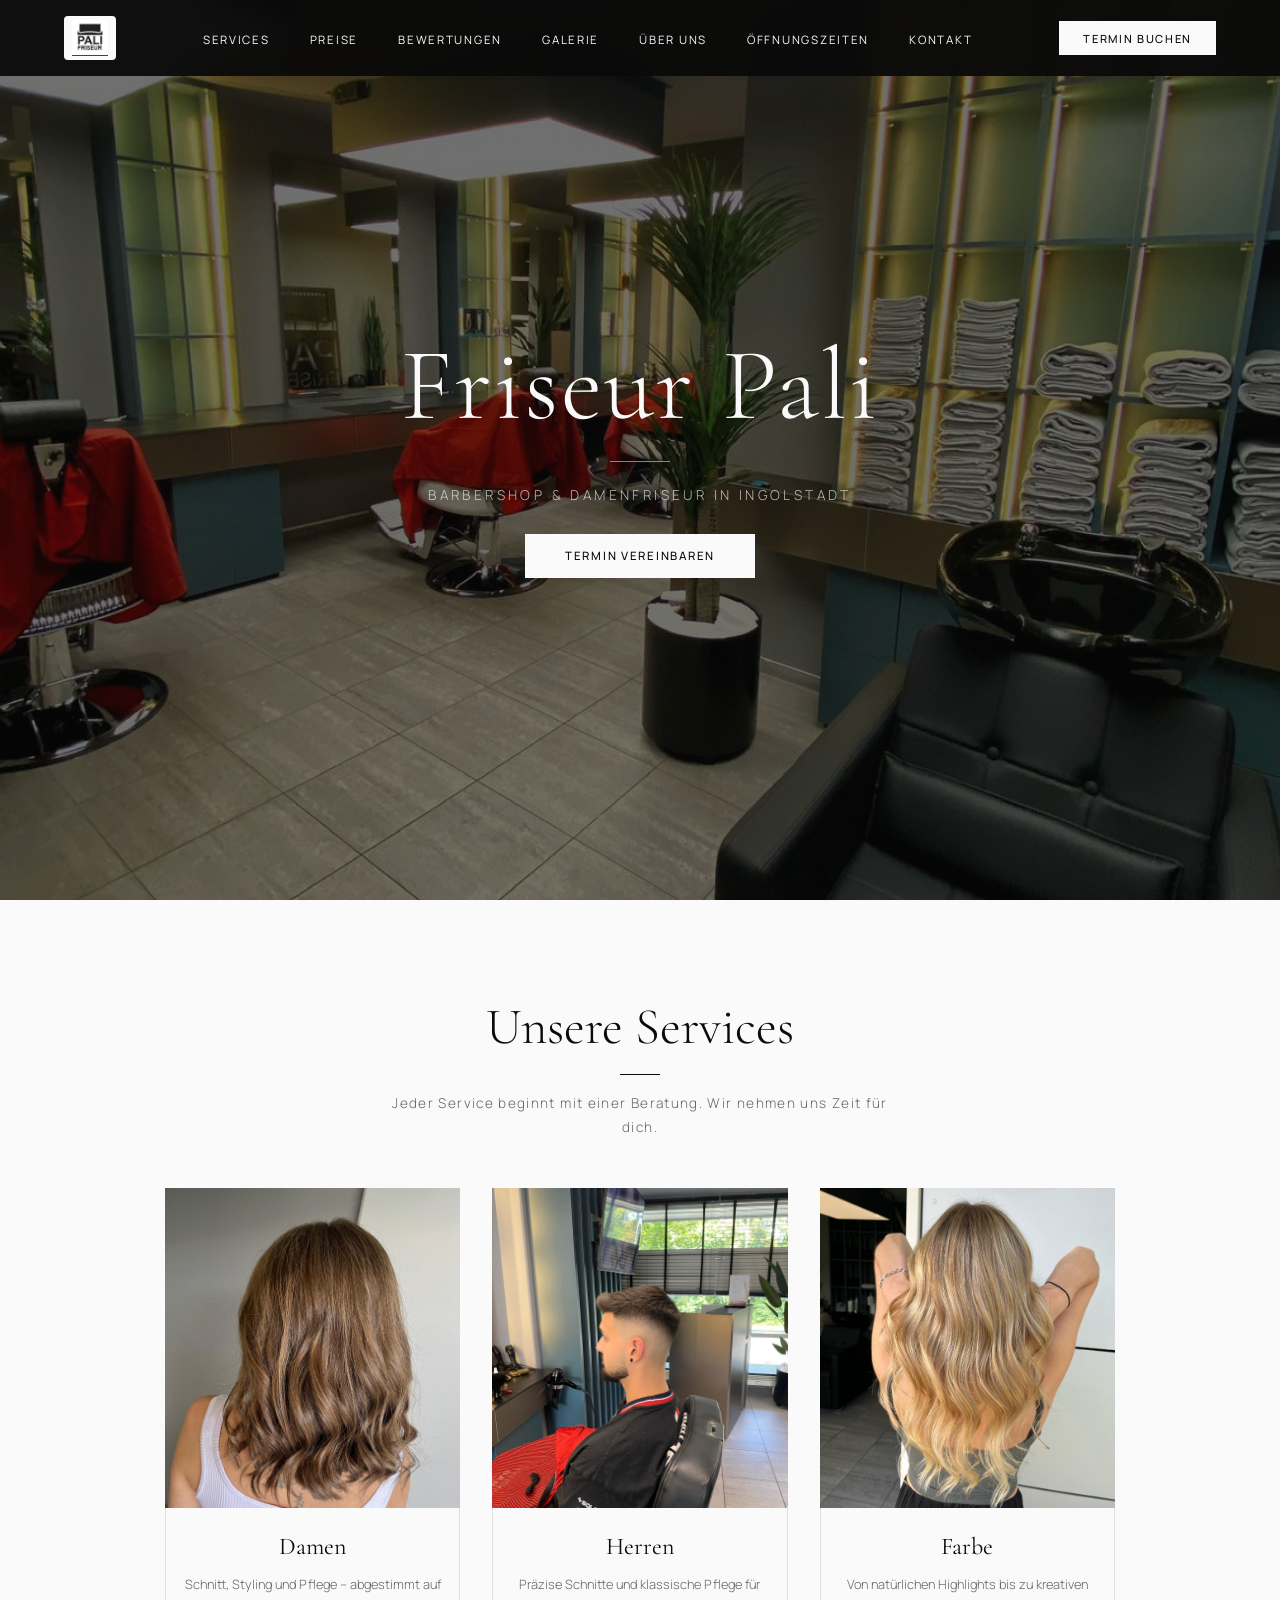
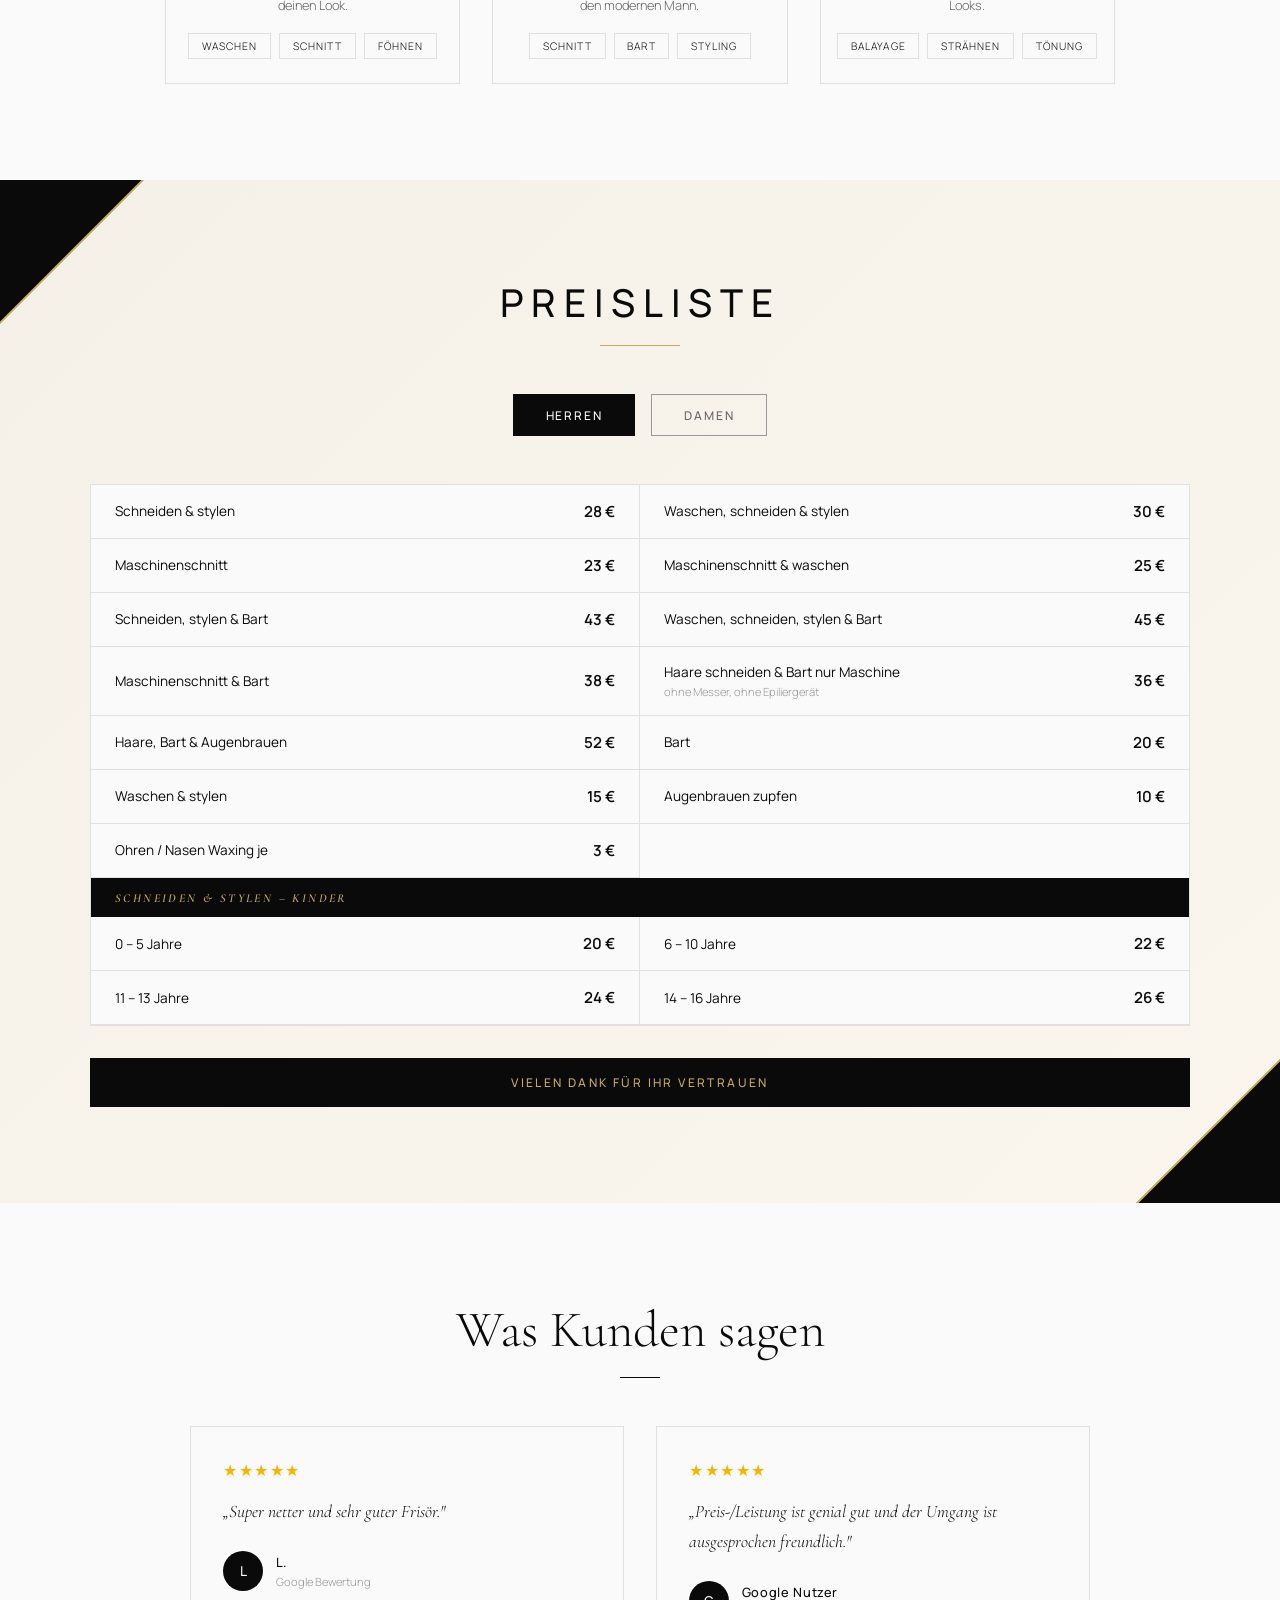
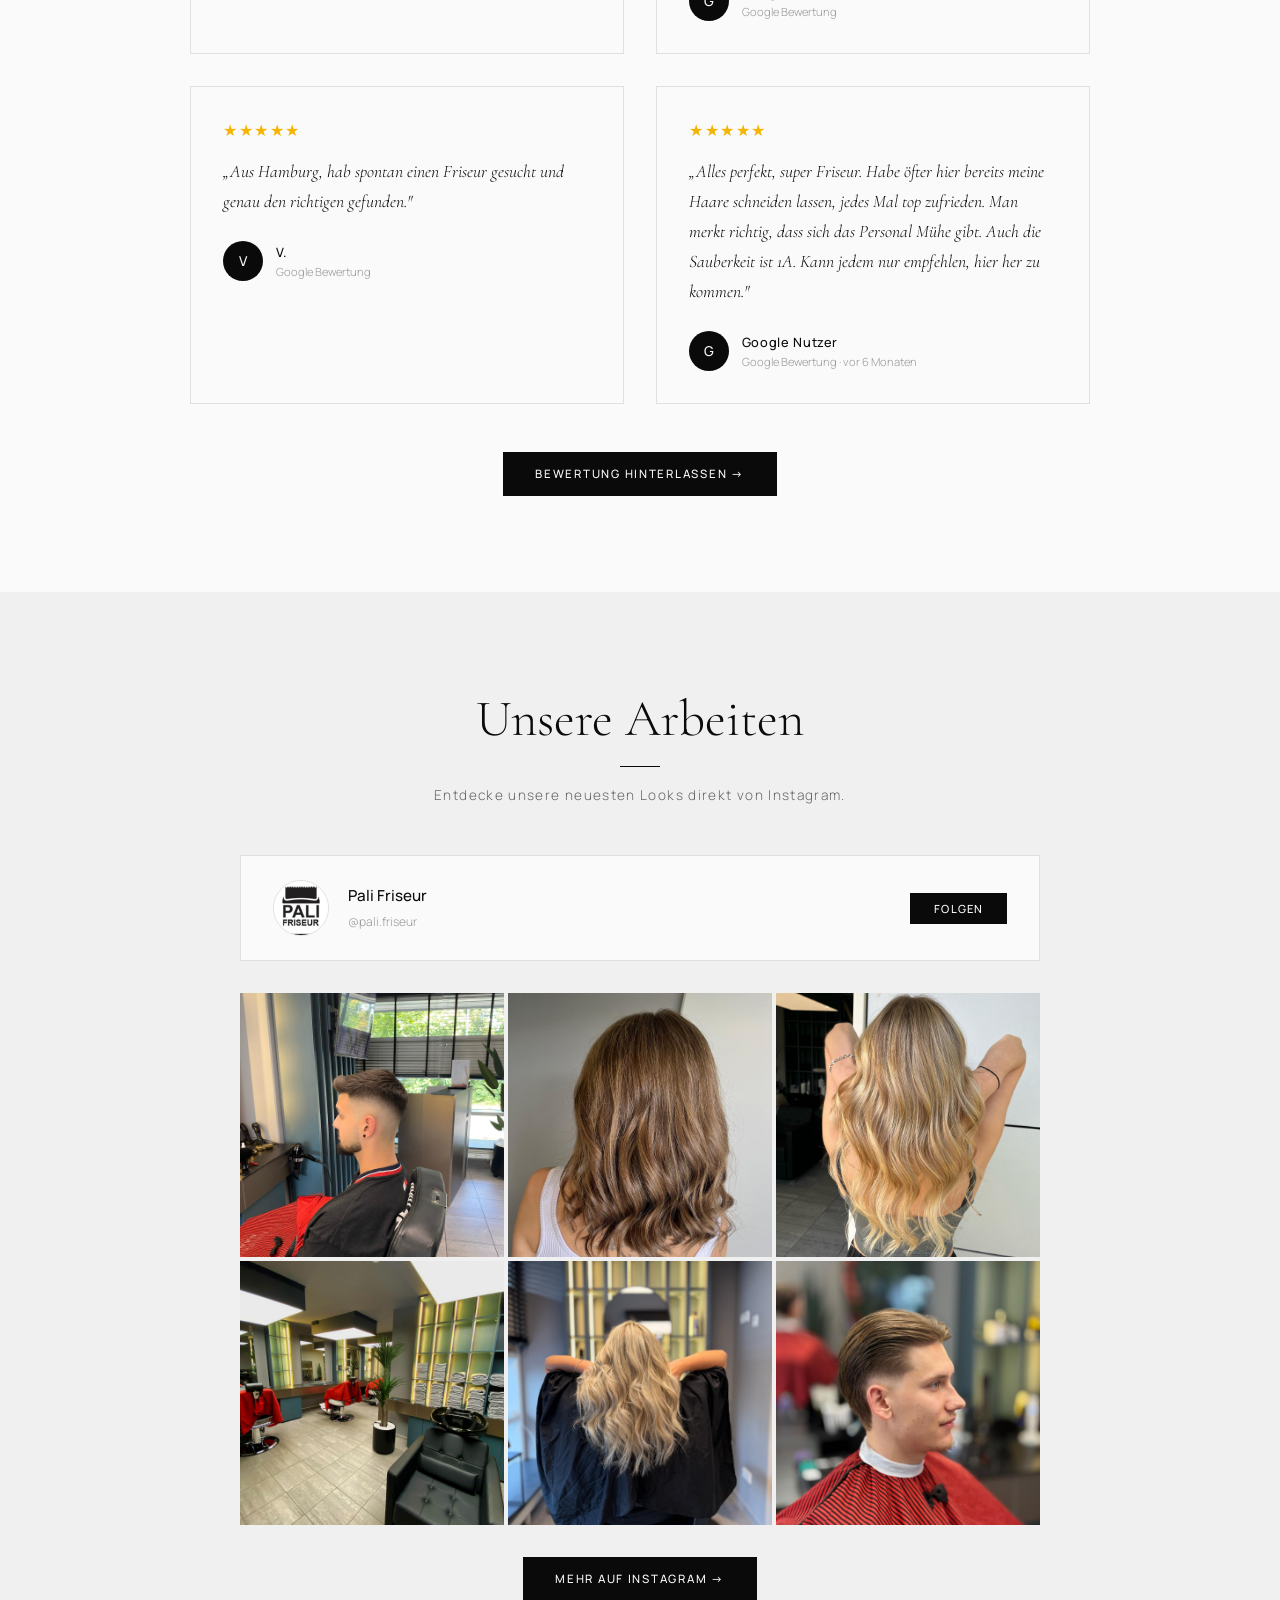
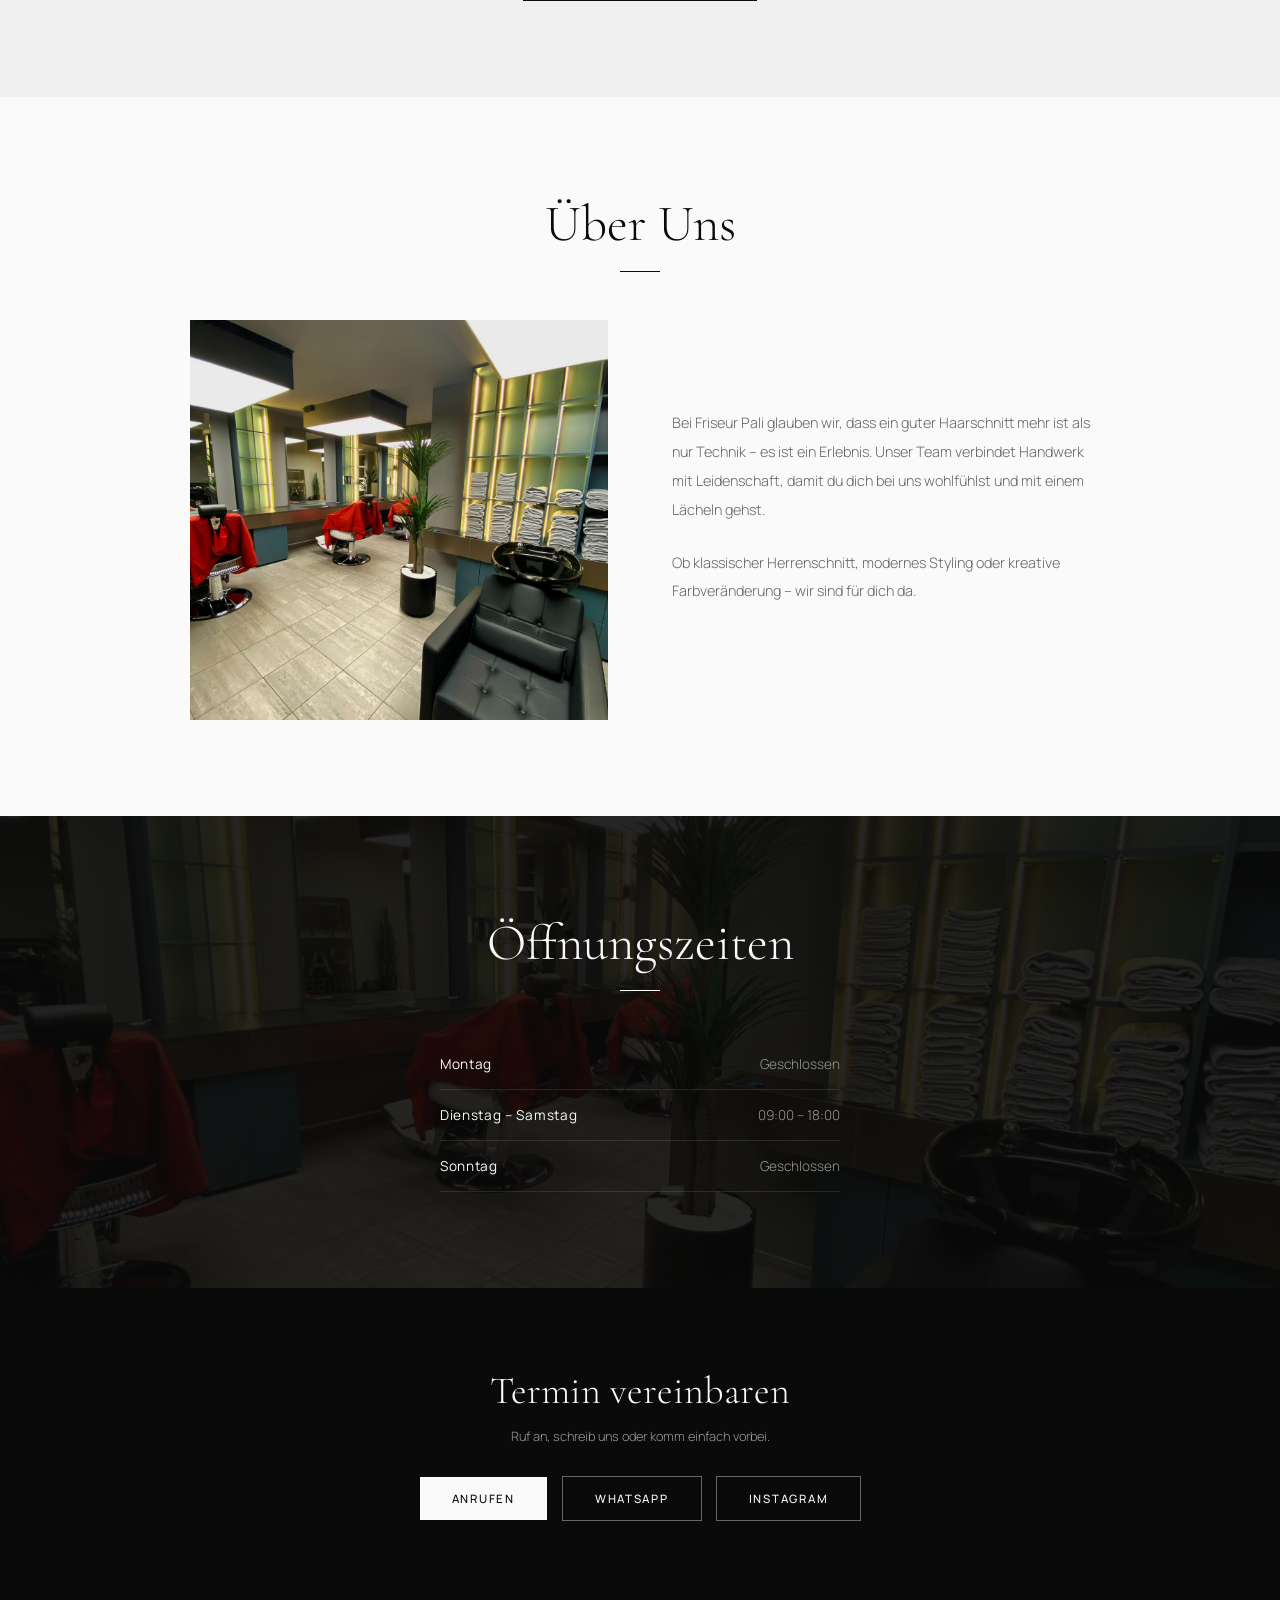
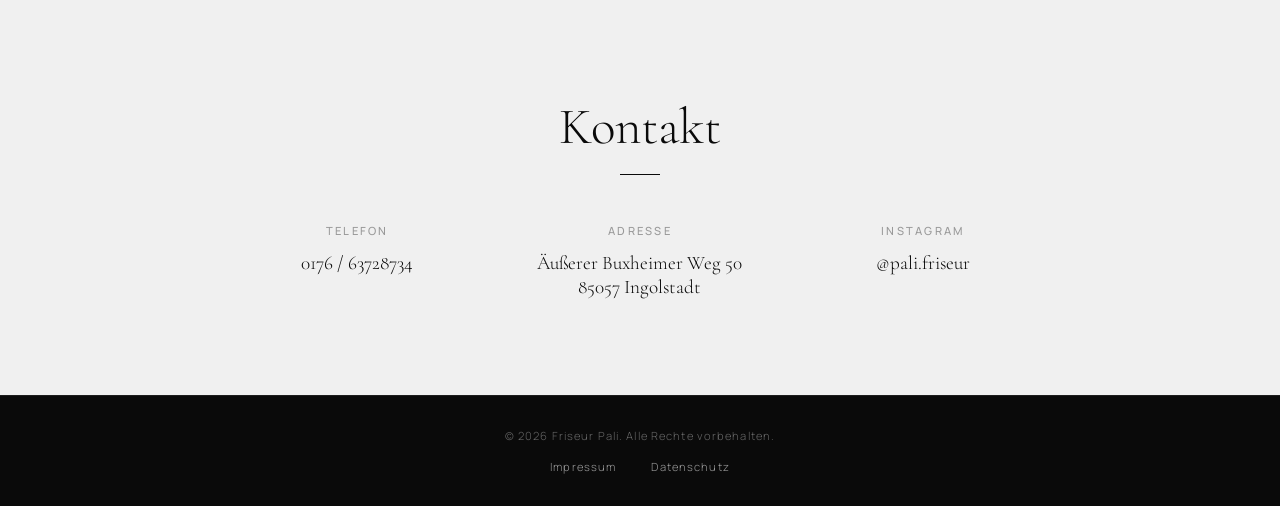
==== index.html @ f6e181b3 "feinschliff Signed-off-by: mohamed-1903 <raoufmohamed0605@gmail.com>" ====
<!DOCTYPE html>
<html lang="de">
<head>
  <meta charset="UTF-8">
  <meta name="viewport" content="width=device-width, initial-scale=1.0">
  <title>Friseur Pali – Barbershop & Damenfriseur in Ingolstadt</title>
  <meta name="description" content="Friseur Pali – Ihr Barbershop & Damenfriseur in Ingolstadt. Haarschnitte, Styling, Farbe & Bartpflege. Termin vereinbaren: 0176/63728734">
  <link rel="preconnect" href="https://fonts.googleapis.com">
  <link href="https://fonts.googleapis.com/css2?family=Cormorant+Garamond:ital,wght@0,300;0,400;0,600;1,300;1,400&family=Manrope:wght@300;400;500;600&display=swap" rel="stylesheet">
  <style>
    *, *::before, *::after { margin: 0; padding: 0; box-sizing: border-box; }

    :root {
      --black: #0a0a0a;
      --white: #fafafa;
      --gray-100: #f0f0f0;
      --gray-200: #e0e0e0;
      --gray-400: #999;
      --gray-600: #666;
      --gold: #c9a961;
      --gold-light: #e4c98b;
      --font-display: 'Cormorant Garamond', serif;
      --font-body: 'Manrope', sans-serif;
    }

    html { scroll-behavior: smooth; }

    body {
      font-family: var(--font-body);
      background: var(--white);
      color: var(--black);
      font-weight: 300;
      overflow-x: hidden;
    }

    /*  NAV  */
    nav {
      position: fixed;
      top: 0; left: 0; right: 0;
      z-index: 100;
      display: flex;
      justify-content: space-between;
      align-items: center;
      padding: 1rem 4rem;
      background: rgba(10,10,10,0.95);
      backdrop-filter: blur(10px);
    }

    .nav-logo {
      display: flex;
      align-items: center;
      text-decoration: none;
    }

    .nav-logo-img {
      height: 44px;
      width: auto;
      background: var(--white);
      padding: 4px 8px;
      border-radius: 4px;
    }

    .nav-links {
      display: flex;
      gap: 2.5rem;
      list-style: none;
    }

    .nav-links a {
      color: var(--white);
      text-decoration: none;
      font-size: 0.72rem;
      letter-spacing: 0.15em;
      text-transform: uppercase;
      font-weight: 400;
      position: relative;
      transition: opacity 0.3s;
    }

    .nav-links a::after {
      content: '';
      position: absolute;
      bottom: -4px; left: 0;
      width: 0; height: 1px;
      background: var(--white);
      transition: width 0.3s;
    }

    .nav-links a:hover::after { width: 100%; }
    .nav-links a:hover { opacity: 0.8; }

    .nav-cta {
      color: var(--black) !important;
      background: var(--white);
      padding: 0.6rem 1.5rem;
      font-size: 0.7rem !important;
      letter-spacing: 0.15em;
      text-transform: uppercase;
      text-decoration: none;
      font-family: var(--font-body);
      font-weight: 500;
      transition: background 0.3s, color 0.3s, outline 0.3s;
    }

    .nav-cta:hover {
      background: transparent;
      color: var(--white) !important;
      outline: 1px solid var(--white);
    }

    .hamburger {
      display: none;
      flex-direction: column;
      gap: 5px;
      cursor: pointer;
      z-index: 200;
      background: none;
      border: none;
    }
    .hamburger span {
      width: 24px; height: 1.5px;
      background: var(--white);
      transition: 0.3s;
    }

    /*  HERO  */
    .hero {
      height: 100vh;
      display: flex;
      flex-direction: column;
      justify-content: center;
      align-items: center;
      text-align: center;
      color: var(--white);
      position: relative;
      overflow: hidden;
      background: var(--black);
    }

    .hero-bg {
      position: absolute;
      inset: 0;
      background-image: url('salon.jpeg');
      background-size: cover;
      background-position: center;
      background-repeat: no-repeat;
      opacity: 0.45;
      transform: scale(1.05);
      animation: heroZoom 20s ease-in-out infinite alternate;
    }

    @keyframes heroZoom {
      0% { transform: scale(1.05); }
      100% { transform: scale(1.12); }
    }

    .hero-content { position: relative; z-index: 1; }

    .hero h1 {
      font-family: var(--font-display);
      font-size: clamp(3.5rem, 8vw, 8rem);
      font-weight: 300;
      letter-spacing: 0.02em;
      line-height: 1;
      margin-bottom: 1.5rem;
      animation: fadeUp 1s ease-out;
    }

    .hero-line {
      width: 60px; height: 1px;
      background: rgba(255,255,255,0.5);
      margin: 0 auto 1.5rem;
      animation: fadeUp 1s ease-out 0.2s both;
    }

    .hero p {
      font-size: 0.85rem;
      letter-spacing: 0.25em;
      text-transform: uppercase;
      color: rgba(255,255,255,0.7);
      font-weight: 300;
      animation: fadeUp 1s ease-out 0.4s both;
    }

    .hero-cta {
      margin-top: 2.5rem;
      animation: fadeUp 1s ease-out 0.6s both;
    }

    .hero-cta a {
      padding: 0.9rem 2.5rem;
      background: var(--white);
      color: var(--black);
      font-size: 0.72rem;
      letter-spacing: 0.15em;
      text-transform: uppercase;
      text-decoration: none;
      font-family: var(--font-body);
      font-weight: 500;
      transition: all 0.3s;
    }

    .hero-cta a:hover {
      background: transparent;
      color: var(--white);
      outline: 1px solid var(--white);
    }

    @keyframes fadeUp {
      from { opacity: 0; transform: translateY(30px); }
      to { opacity: 1; transform: translateY(0); }
    }

    /*  SECTIONS  */
    section { padding: 6rem 4rem; }

    .section-title {
      font-family: var(--font-display);
      font-size: clamp(2rem, 4vw, 3.5rem);
      font-weight: 300;
      text-align: center;
      margin-bottom: 1rem;
    }

    .section-line {
      width: 40px; height: 1px;
      background: var(--black);
      margin: 0 auto 3rem;
    }

    /*  SERVICES  */
    #services { background: var(--white); }

    .services-subtitle {
      text-align: center;
      color: var(--gray-600);
      font-size: 0.85rem;
      letter-spacing: 0.1em;
      max-width: 500px;
      margin: -2rem auto 3rem;
      line-height: 1.8;
    }

    .services-grid {
      display: grid;
      grid-template-columns: repeat(auto-fit, minmax(280px, 1fr));
      gap: 2rem;
      max-width: 950px;
      margin: 0 auto;
    }

    .service-card {
      text-align: center;
      transition: transform 0.4s;
      overflow: hidden;
    }

    .service-card:hover { transform: translateY(-6px); }

    .service-img {
      width: 100%;
      height: 320px;
      object-fit: cover;
      display: block;
      transition: filter 0.4s;
    }

    .service-card-body {
      padding: 1.5rem 1rem;
      border: 1px solid var(--gray-200);
      border-top: none;
    }

    .service-card h3 {
      font-family: var(--font-display);
      font-size: 1.5rem;
      font-weight: 400;
      margin-bottom: 0.8rem;
    }

    .service-card p {
      font-size: 0.8rem;
      color: var(--gray-600);
      line-height: 1.7;
      margin-bottom: 1rem;
    }

    .service-tags {
      display: flex;
      gap: 0.5rem;
      justify-content: center;
      flex-wrap: wrap;
    }

    .service-tags span {
      font-size: 0.65rem;
      letter-spacing: 0.1em;
      text-transform: uppercase;
      padding: 0.3rem 0.8rem;
      border: 1px solid var(--gray-200);
    }

    /*  PRICES  */
    #prices {
      background: linear-gradient(135deg, #f5f1e8 0%, #faf6ed 100%);
      position: relative;
      overflow: hidden;
    }

    #prices::before, #prices::after {
      content: '';
      position: absolute;
      width: 200px; height: 200px;
      background: var(--black);
      z-index: 0;
    }

    #prices::before {
      top: -100px; left: -100px;
      transform: rotate(45deg);
      box-shadow: 0 0 0 2px var(--gold);
    }

    #prices::after {
      bottom: -100px; right: -100px;
      transform: rotate(45deg);
      box-shadow: 0 0 0 2px var(--gold);
    }

    .prices-wrapper {
      max-width: 1100px;
      margin: 0 auto;
      position: relative;
      z-index: 1;
    }

    #prices .section-title {
      letter-spacing: 0.2em;
      font-family: var(--font-body);
      font-weight: 500;
      font-size: clamp(1.6rem, 3vw, 2.5rem);
      text-transform: uppercase;
    }

    #prices .section-line {
      background: var(--gold);
      width: 80px;
      height: 1.5px;
    }

    .price-tabs {
      display: flex;
      justify-content: center;
      gap: 1rem;
      margin-bottom: 3rem;
      flex-wrap: wrap;
    }

    .price-tab {
      padding: 0.7rem 2rem;
      background: transparent;
      border: 1px solid var(--gray-400);
      color: var(--gray-600);
      font-size: 0.75rem;
      letter-spacing: 0.15em;
      text-transform: uppercase;
      font-family: var(--font-body);
      font-weight: 500;
      cursor: pointer;
      transition: all 0.3s;
    }

    .price-tab.active {
      background: var(--black);
      border-color: var(--black);
      color: var(--white);
    }

    .price-tab:hover:not(.active) { border-color: var(--black); color: var(--black); }

    .price-list { display: none; }
    .price-list.active { display: block; }

    .price-grid {
      display: grid;
      grid-template-columns: 1fr 1fr;
      gap: 0;
      background: var(--white);
      border: 1px solid var(--gray-200);
    }

    .price-row {
      display: flex;
      justify-content: space-between;
      align-items: center;
      padding: 1rem 1.5rem;
      border-bottom: 1px solid var(--gray-200);
      gap: 1rem;
    }

    .price-row:nth-child(odd) { border-right: 1px solid var(--gray-200); }

    .price-row .label {
      flex: 1;
      font-size: 0.85rem;
      color: var(--black);
      font-weight: 400;
    }

    .price-row .label small {
      display: block;
      font-size: 0.7rem;
      color: var(--gray-400);
      font-weight: 300;
      margin-top: 0.2rem;
    }

    .price-row .price {
      font-size: 0.95rem;
      font-weight: 600;
      color: var(--black);
      white-space: nowrap;
    }

    .price-section-header {
      grid-column: 1 / -1;
      background: var(--black);
      color: var(--gold);
      padding: 0.8rem 1.5rem;
      font-size: 0.75rem;
      letter-spacing: 0.2em;
      text-transform: uppercase;
      font-weight: 600;
      font-family: var(--font-display);
      font-style: italic;
    }

    .price-note {
      text-align: center;
      margin-top: 1.5rem;
      font-size: 0.75rem;
      color: var(--gray-600);
      font-style: italic;
      max-width: 700px;
      margin-left: auto;
      margin-right: auto;
      line-height: 1.7;
    }

    .price-thanks {
      text-align: center;
      margin-top: 2rem;
      padding: 1rem;
      background: var(--black);
      color: var(--gold);
      font-size: 0.75rem;
      letter-spacing: 0.2em;
      text-transform: uppercase;
      font-weight: 500;
    }

    /*  REVIEWS  */
    #reviews { background: var(--white); }

    .reviews-grid {
      display: grid;
      grid-template-columns: repeat(2, 1fr);
      gap: 2rem;
      max-width: 900px;
      margin: 0 auto;
    }

    .review-card {
      padding: 2rem;
      border: 1px solid var(--gray-200);
      position: relative;
      transition: transform 0.3s, box-shadow 0.3s;
    }

    .review-card:hover {
      transform: translateY(-4px);
      box-shadow: 0 10px 30px rgba(0,0,0,0.08);
    }

    .review-stars {
      color: #f4b400;
      font-size: 1rem;
      letter-spacing: 0.1em;
      margin-bottom: 1rem;
    }

    .review-text {
      font-family: var(--font-display);
      font-size: 1.1rem;
      font-style: italic;
      line-height: 1.7;
      color: var(--black);
      margin-bottom: 1.5rem;
    }

    .review-author {
      display: flex;
      align-items: center;
      gap: 0.8rem;
    }

    .review-avatar {
      width: 40px; height: 40px;
      border-radius: 50%;
      background: var(--black);
      display: flex;
      align-items: center;
      justify-content: center;
      color: var(--white);
      font-size: 0.85rem;
      font-weight: 500;
      flex-shrink: 0;
    }

    .review-name {
      font-size: 0.8rem;
      font-weight: 500;
      letter-spacing: 0.05em;
    }

    .review-source {
      font-size: 0.7rem;
      color: var(--gray-400);
      margin-top: 0.2rem;
    }

    .reviews-cta {
      text-align: center;
      margin-top: 3rem;
    }

    .reviews-cta a {
      display: inline-flex;
      align-items: center;
      gap: 0.5rem;
      padding: 0.9rem 2rem;
      background: var(--black);
      color: var(--white);
      font-size: 0.72rem;
      letter-spacing: 0.15em;
      text-transform: uppercase;
      text-decoration: none;
      font-family: var(--font-body);
      font-weight: 500;
      transition: opacity 0.3s;
    }

    .reviews-cta a:hover { opacity: 0.8; }

    /*  GALLERY  */
    #gallery { background: var(--gray-100); }

    .gallery-subtitle {
      text-align: center;
      color: var(--gray-600);
      font-size: 0.85rem;
      letter-spacing: 0.1em;
      max-width: 500px;
      margin: -2rem auto 3rem;
      line-height: 1.8;
    }

    .insta-embed {
      max-width: 800px;
      margin: 0 auto;
      text-align: center;
    }

    .insta-profile {
      display: flex;
      align-items: center;
      gap: 1.2rem;
      padding: 1.5rem 2rem;
      background: var(--white);
      border: 1px solid var(--gray-200);
      margin-bottom: 2rem;
      text-decoration: none;
      color: var(--black);
      transition: border-color 0.3s;
    }

    .insta-profile:hover { border-color: var(--black); }

    .insta-avatar {
      width: 56px; height: 56px;
      border-radius: 50%;
      background: var(--white);
      border: 1px solid var(--gray-200);
      display: flex;
      align-items: center;
      justify-content: center;
      flex-shrink: 0;
      overflow: hidden;
    }

    .insta-avatar img {
      width: 100%; height: 100%;
      object-fit: cover;
    }

    .insta-info { text-align: left; }

    .insta-info strong {
      font-size: 0.95rem;
      font-weight: 500;
      display: block;
      margin-bottom: 0.2rem;
    }

    .insta-info span {
      font-size: 0.75rem;
      color: var(--gray-400);
    }

    .insta-follow {
      margin-left: auto;
      padding: 0.5rem 1.5rem;
      background: var(--black);
      color: var(--white);
      font-size: 0.7rem;
      letter-spacing: 0.1em;
      text-transform: uppercase;
      font-family: var(--font-body);
      font-weight: 500;
    }

    .insta-grid {
      display: grid;
      grid-template-columns: repeat(3, 1fr);
      gap: 4px;
    }

    .insta-grid-item {
      aspect-ratio: 1;
      display: block;
      overflow: hidden;
      transition: opacity 0.3s;
    }

    .insta-grid-item img {
      width: 100%; height: 100%;
      object-fit: cover;
      transition: transform 0.4s;
    }

    .insta-grid-item:hover img { transform: scale(1.05); }

    .insta-cta { margin-top: 2rem; }

    .insta-cta a {
      display: inline-flex;
      align-items: center;
      gap: 0.5rem;
      padding: 0.9rem 2rem;
      background: var(--black);
      color: var(--white);
      font-size: 0.72rem;
      letter-spacing: 0.15em;
      text-transform: uppercase;
      text-decoration: none;
      font-family: var(--font-body);
      font-weight: 500;
      transition: opacity 0.3s;
    }

    .insta-cta a:hover { opacity: 0.8; }

    /*  ABOUT  */
    #about { background: var(--white); }

    .about-wrapper {
      display: grid;
      grid-template-columns: 1fr 1fr;
      gap: 4rem;
      max-width: 900px;
      margin: 0 auto;
      align-items: center;
    }

    .about-img {
      width: 100%;
      height: 400px;
      object-fit: cover;
    }

    .about-text p {
      font-size: 0.9rem;
      line-height: 2;
      color: var(--gray-600);
      margin-bottom: 1.5rem;
    }

    /*  HOURS  */
    #hours {
      background: var(--black);
      color: var(--white);
      position: relative;
      overflow: hidden;
    }

    .hours-bg {
      position: absolute;
      inset: 0;
      background-image: url('salon.jpeg');
      background-size: cover;
      background-position: center;
      opacity: 0.12;
    }

    #hours .section-title,
    #hours .section-line,
    #hours .hours-grid { position: relative; z-index: 1; }

    #hours .section-line { background: var(--white); }

    .hours-grid {
      max-width: 400px;
      margin: 0 auto;
    }

    .hours-row {
      display: flex;
      justify-content: space-between;
      padding: 1rem 0;
      border-bottom: 1px solid rgba(255,255,255,0.1);
      font-size: 0.85rem;
    }

    .hours-row .day { font-weight: 400; letter-spacing: 0.05em; }
    .hours-row .time { color: var(--gray-400); }

    /*  CONTACT  */
    #contact { background: var(--gray-100); }

    .contact-grid {
      display: grid;
      grid-template-columns: repeat(auto-fit, minmax(200px, 1fr));
      gap: 3rem;
      max-width: 800px;
      margin: 0 auto;
      text-align: center;
    }

    .contact-item h4 {
      font-size: 0.7rem;
      letter-spacing: 0.2em;
      text-transform: uppercase;
      color: var(--gray-400);
      margin-bottom: 0.8rem;
      font-weight: 500;
    }

    .contact-item p, .contact-item a {
      font-family: var(--font-display);
      font-size: 1.2rem;
      color: var(--black);
      text-decoration: none;
      transition: opacity 0.3s;
    }

    .contact-item a:hover { opacity: 0.6; }

    /*  BOOKING  */
    .booking-section {
      background: var(--black);
      color: var(--white);
      text-align: center;
      padding: 5rem 4rem;
    }

    .booking-section h2 {
      font-family: var(--font-display);
      font-size: clamp(1.8rem, 3vw, 2.8rem);
      font-weight: 300;
      margin-bottom: 0.8rem;
    }

    .booking-section .booking-sub {
      color: var(--gray-400);
      font-size: 0.8rem;
      margin-bottom: 2rem;
    }

    .booking-buttons {
      display: flex;
      gap: 1rem;
      justify-content: center;
      flex-wrap: wrap;
    }

    .btn {
      display: inline-flex;
      align-items: center;
      gap: 0.5rem;
      padding: 0.9rem 2rem;
      font-size: 0.72rem;
      letter-spacing: 0.15em;
      text-transform: uppercase;
      text-decoration: none;
      font-family: var(--font-body);
      font-weight: 500;
      transition: all 0.3s;
      cursor: pointer;
      border: none;
    }

    .btn-white { background: var(--white); color: var(--black); }
    .btn-white:hover {
      background: transparent;
      color: var(--white);
      outline: 1px solid var(--white);
    }

    .btn-outline {
      background: transparent;
      color: var(--white);
      outline: 1px solid var(--gray-600);
    }
    .btn-outline:hover { outline-color: var(--white); }

    /*  FOOTER  */
    footer {
      background: var(--black);
      color: var(--gray-600);
      text-align: center;
      padding: 2rem 4rem;
      font-size: 0.7rem;
      letter-spacing: 0.1em;
      border-top: 1px solid rgba(255,255,255,0.08);
    }

    /*  SCROLL REVEAL  */
    .reveal {
      opacity: 0;
      transform: translateY(40px);
      transition: opacity 0.8s, transform 0.8s;
    }
    .reveal.visible { opacity: 1; transform: translateY(0); }

    /*  MOBILE  */
    @media (max-width: 768px) {
      nav { padding: 1rem 1.5rem; }
      .hamburger { display: flex; }
      .nav-links {
        position: fixed;
        top: 0; right: -100%;
        width: 75%; height: 100vh;
        background: rgba(10,10,10,0.98);
        flex-direction: column;
        justify-content: center;
        align-items: center;
        gap: 2rem;
        transition: right 0.4s;
      }
      .nav-links.open { right: 0; }
      .nav-cta { display: none; }
      section { padding: 4rem 1.5rem; }
      .booking-section { padding: 4rem 1.5rem; }
      .about-wrapper {
        grid-template-columns: 1fr;
        gap: 2rem;
      }
      .about-img { height: 280px; }
      .insta-profile { flex-wrap: wrap; gap: 0.8rem; }
      .insta-follow { margin-left: 0; }
      .price-grid { grid-template-columns: 1fr; }
      .price-row:nth-child(odd) { border-right: none; }
      .reviews-grid { grid-template-columns: 1fr; }
    }
  </style>
</head>
<body>

  <!-- NAV -->
  <nav>
    <a href="#" class="nav-logo">
      <img src="image.png" alt="Pali Friseur Logo" class="nav-logo-img">
    </a>
    <ul class="nav-links" id="navLinks">
      <li><a href="#services">Services</a></li>
      <li><a href="#prices">Preise</a></li>
      <li><a href="#reviews">Bewertungen</a></li>
      <li><a href="#gallery">Galerie</a></li>
      <li><a href="#about">Über uns</a></li>
      <li><a href="#hours">Öffnungszeiten</a></li>
      <li><a href="#contact">Kontakt</a></li>
    </ul>
    <a href="#booking" class="nav-cta">Termin buchen</a>
    <button class="hamburger" onclick="document.getElementById('navLinks').classList.toggle('open')">
      <span></span><span></span><span></span>
    </button>
  </nav>

  <!-- HERO -->
  <section class="hero">
    <div class="hero-bg"></div>
    <div class="hero-content">
      <h1>Friseur Pali</h1>
      <div class="hero-line"></div>
      <p>Barbershop &amp; Damenfriseur in Ingolstadt</p>
      <div class="hero-cta">
        <a href="#booking">Termin vereinbaren</a>
      </div>
    </div>
  </section>

  <!-- SERVICES -->
  <section id="services">
    <h2 class="section-title reveal">Unsere Services</h2>
    <div class="section-line reveal"></div>
    <p class="services-subtitle reveal">Jeder Service beginnt mit einer Beratung. Wir nehmen uns Zeit für dich.</p>
    <div class="services-grid">
      <div class="service-card reveal">
        <img src="damen.jpeg" alt="Damen Haarschnitt" class="service-img">
        <div class="service-card-body">
          <h3>Damen</h3>
          <p>Schnitt, Styling und Pflege – abgestimmt auf deinen Look.</p>
          <div class="service-tags"><span>Waschen</span><span>Schnitt</span><span>Föhnen</span></div>
        </div>
      </div>
      <div class="service-card reveal">
        <img src="herren.jpeg" alt="Herren Haarschnitt" class="service-img">
        <div class="service-card-body">
          <h3>Herren</h3>
          <p>Präzise Schnitte und klassische Pflege für den modernen Mann.</p>
          <div class="service-tags"><span>Schnitt</span><span>Bart</span><span>Styling</span></div>
        </div>
      </div>
      <div class="service-card reveal">
        <img src="farbe.jpeg" alt="Haarfarbe Balayage" class="service-img">
        <div class="service-card-body">
          <h3>Farbe</h3>
          <p>Von natürlichen Highlights bis zu kreativen Looks.</p>
          <div class="service-tags"><span>Balayage</span><span>Strähnen</span><span>Tönung</span></div>
        </div>
      </div>
    </div>
  </section>

  <!-- PRICES -->
  <section id="prices">
    <div class="prices-wrapper">
      <h2 class="section-title reveal">Preisliste</h2>
      <div class="section-line reveal"></div>

      <div class="price-tabs reveal">
        <button class="price-tab active" onclick="showPrices('herren', this)">Herren</button>
        <button class="price-tab" onclick="showPrices('damen', this)">Damen</button>
      </div>

      <!-- HERREN -->
      <div class="price-list active reveal" id="herren-list">
        <div class="price-grid">
          <div class="price-row">
            <span class="label">Schneiden &amp; stylen</span>
            <span class="price">28 €</span>
          </div>
          <div class="price-row">
            <span class="label">Waschen, schneiden &amp; stylen</span>
            <span class="price">30 €</span>
          </div>
          <div class="price-row">
            <span class="label">Maschinenschnitt</span>
            <span class="price">23 €</span>
          </div>
          <div class="price-row">
            <span class="label">Maschinenschnitt &amp; waschen</span>
            <span class="price">25 €</span>
          </div>
          <div class="price-row">
            <span class="label">Schneiden, stylen &amp; Bart</span>
            <span class="price">43 €</span>
          </div>
          <div class="price-row">
            <span class="label">Waschen, schneiden, stylen &amp; Bart</span>
            <span class="price">45 €</span>
          </div>
          <div class="price-row">
            <span class="label">Maschinenschnitt &amp; Bart</span>
            <span class="price">38 €</span>
          </div>
          <div class="price-row">
            <span class="label">Haare schneiden &amp; Bart nur Maschine<small>ohne Messer, ohne Epiliergerät</small></span>
            <span class="price">36 €</span>
          </div>
          <div class="price-row">
            <span class="label">Haare, Bart &amp; Augenbrauen</span>
            <span class="price">52 €</span>
          </div>
          <div class="price-row">
            <span class="label">Bart</span>
            <span class="price">20 €</span>
          </div>
          <div class="price-row">
            <span class="label">Waschen &amp; stylen</span>
            <span class="price">15 €</span>
          </div>
          <div class="price-row">
            <span class="label">Augenbrauen zupfen</span>
            <span class="price">10 €</span>
          </div>
          <div class="price-row">
            <span class="label">Ohren / Nasen Waxing je</span>
            <span class="price">3 €</span>
          </div>
          <div class="price-section-header">Schneiden &amp; Stylen – Kinder</div>
          <div class="price-row">
            <span class="label">0 – 5 Jahre</span>
            <span class="price">20 €</span>
          </div>
          <div class="price-row">
            <span class="label">6 – 10 Jahre</span>
            <span class="price">22 €</span>
          </div>
          <div class="price-row">
            <span class="label">11 – 13 Jahre</span>
            <span class="price">24 €</span>
          </div>
          <div class="price-row">
            <span class="label">14 – 16 Jahre</span>
            <span class="price">26 €</span>
          </div>
        </div>
        <div class="price-thanks">Vielen Dank für Ihr Vertrauen</div>
      </div>

      <!-- DAMEN -->
      <div class="price-list reveal" id="damen-list">
        <div class="price-grid">
          <div class="price-section-header">Haarschnitt</div>
          <div class="price-row">
            <span class="label">Nur Schneiden<small>je nach Ausgangslänge</small></span>
            <span class="price">ab 30 €</span>
          </div>
          <div class="price-row">
            <span class="label">Waschen / Schneiden / Föhnen – Kurz</span>
            <span class="price">ab 40 €</span>
          </div>
          <div class="price-row">
            <span class="label">Waschen / Schneiden / Föhnen – Mittel</span>
            <span class="price">ab 50 €</span>
          </div>
          <div class="price-row">
            <span class="label">Waschen / Schneiden / Föhnen – Lang</span>
            <span class="price">ab 60 €</span>
          </div>
          <div class="price-row">
            <span class="label">Pony schneiden</span>
            <span class="price">5 €</span>
          </div>
          <div class="price-row">
            <span class="label">Splissschnitt</span>
            <span class="price">15 €</span>
          </div>

          <div class="price-section-header">Farbe</div>
          <div class="price-row">
            <span class="label">Ansatz</span>
            <span class="price">45 €</span>
          </div>
          <div class="price-row">
            <span class="label">Längenausgleich</span>
            <span class="price">55 €</span>
          </div>

          <div class="price-section-header">Strähnen</div>
          <div class="price-row">
            <span class="label">Oberkopf</span>
            <span class="price">ab 50 €</span>
          </div>
          <div class="price-row">
            <span class="label">Ganzer Kopf</span>
            <span class="price">ab 95 €</span>
          </div>

          <div class="price-section-header">Balayage Paket</div>
          <div class="price-row">
            <span class="label">Technik, Glossing, Spezialpflege, Schnitt &amp; Styling<small>je nach Beratung</small></span>
            <span class="price">ab 200 €</span>
          </div>

          <div class="price-section-header">Tönung</div>
          <div class="price-row">
            <span class="label">Längenausgleich</span>
            <span class="price">ab 45 €</span>
          </div>
          <div class="price-row">
            <span class="label">Rückpigmentierung</span>
            <span class="price">ab 90 €</span>
          </div>

          <div class="price-section-header">Dauerwelle</div>
          <div class="price-row">
            <span class="label">Damen</span>
            <span class="price">ab 60 €</span>
          </div>
          <div class="price-row">
            <span class="label">Damen lang</span>
            <span class="price">ab 105 €</span>
          </div>
          <div class="price-row">
            <span class="label">Herren</span>
            <span class="price">ab 50 €</span>
          </div>
          <div class="price-row">
            <span class="label">Ganzer Kopf</span>
            <span class="price">70 €</span>
          </div>

          <div class="price-section-header">Hochsteckfrisuren</div>
          <div class="price-row">
            <span class="label">Individuelle Hochsteckfrisur<small>je nach Aufwand</small></span>
            <span class="price">ab 50 €</span>
          </div>
          <div class="price-row">
            <span class="label">Probestecken</span>
            <span class="price">ab 50 €</span>
          </div>
          <div class="price-row">
            <span class="label">Flechten</span>
            <span class="price">ab 30 €</span>
          </div>

          <div class="price-section-header">Service</div>
          <div class="price-row">
            <span class="label">Augenbrauen zupfen</span>
            <span class="price">10 €</span>
          </div>
          <div class="price-row">
            <span class="label">Augenbrauen färben</span>
            <span class="price">12 €</span>
          </div>
          <div class="price-row">
            <span class="label">Wimpern färben</span>
            <span class="price">12 €</span>
          </div>
          <div class="price-row">
            <span class="label">Wimpernlifting</span>
            <span class="price">ca. 45 €</span>
          </div>
          <div class="price-row">
            <span class="label">Gesicht mit Faden</span>
            <span class="price">ab 5 €</span>
          </div>

          <div class="price-section-header">Extensions</div>
          <div class="price-row">
            <span class="label">Hochsetzen pro Sandwich</span>
            <span class="price">4,50 €</span>
          </div>

          <div class="price-section-header">Kinder Haarschnitt (Mädchen)</div>
          <div class="price-row">
            <span class="label">0 – 5 Jahre</span>
            <span class="price">ab 18 €</span>
          </div>
          <div class="price-row">
            <span class="label">6 – 10 Jahre</span>
            <span class="price">ab 22 €</span>
          </div>
          <div class="price-row">
            <span class="label">11 – 16 Jahre</span>
            <span class="price">ab 24 €</span>
          </div>
        </div>
        <p class="price-note">Alle Preise verstehen sich ab – je nach Aufwand und Haarlänge. Bitte beachten Sie, dass für längeres und dickeres Haar ein Aufpreis berechnet wird.</p>
      </div>
    </div>
  </section>

  <!-- REVIEWS -->
  <section id="reviews">
    <h2 class="section-title reveal">Was Kunden sagen</h2>
    <div class="section-line reveal"></div>
    <div class="reviews-grid">
      <div class="review-card reveal">
        <div class="review-stars">★★★★★</div>
        <p class="review-text">„Super netter und sehr guter Frisör."</p>
        <div class="review-author">
          <div class="review-avatar">L</div>
          <div>
            <div class="review-name">L.</div>
            <div class="review-source">Google Bewertung</div>
          </div>
        </div>
      </div>
      <div class="review-card reveal">
        <div class="review-stars">★★★★★</div>
        <p class="review-text">„Preis-/Leistung ist genial gut und der Umgang ist ausgesprochen freundlich."</p>
        <div class="review-author">
          <div class="review-avatar">G</div>
          <div>
            <div class="review-name">Google Nutzer</div>
            <div class="review-source">Google Bewertung</div>
          </div>
        </div>
      </div>
      <div class="review-card reveal">
        <div class="review-stars">★★★★★</div>
        <p class="review-text">„Aus Hamburg, hab spontan einen Friseur gesucht und genau den richtigen gefunden."</p>
        <div class="review-author">
          <div class="review-avatar">V</div>
          <div>
            <div class="review-name">V.</div>
            <div class="review-source">Google Bewertung</div>
          </div>
        </div>
      </div>
      <div class="review-card reveal">
        <div class="review-stars">★★★★★</div>
        <p class="review-text">„Alles perfekt, super Friseur. Habe öfter hier bereits meine Haare schneiden lassen, jedes Mal top zufrieden. Man merkt richtig, dass sich das Personal Mühe gibt. Auch die Sauberkeit ist 1A. Kann jedem nur empfehlen, hier her zu kommen."</p>
        <div class="review-author">
          <div class="review-avatar">G</div>
          <div>
            <div class="review-name">Google Nutzer</div>
            <div class="review-source">Google Bewertung · vor 6 Monaten</div>
          </div>
        </div>
      </div>
    </div>
    <div class="reviews-cta reveal">
      <a href="https://search.google.com/local/writereview?placeid=ChIJ_6s-qlr_f0gRKiog0c3s6lY" target="_blank">Bewertung hinterlassen →</a>
    </div>
  </section>

  <!-- GALLERY -->
  <section id="gallery">
    <h2 class="section-title reveal">Unsere Arbeiten</h2>
    <div class="section-line reveal"></div>
    <p class="gallery-subtitle reveal">Entdecke unsere neuesten Looks direkt von Instagram.</p>
    <div class="insta-embed reveal">
      <a href="https://instagram.com/pali.friseur" target="_blank" class="insta-profile">
        <div class="insta-avatar"><img src="image.png" alt="Pali Friseur"></div>
        <div class="insta-info">
          <strong>Pali Friseur</strong>
          <span>@pali.friseur</span>
        </div>
        <span class="insta-follow">Folgen</span>
      </a>
      <div class="insta-grid">
        <a href="https://instagram.com/pali.friseur" target="_blank" class="insta-grid-item"><img src="herren.jpeg" alt="Herrenschnitt"></a>
        <a href="https://instagram.com/pali.friseur" target="_blank" class="insta-grid-item"><img src="damen.jpeg" alt="Damenschnitt"></a>
        <a href="https://instagram.com/pali.friseur" target="_blank" class="insta-grid-item"><img src="farbe.jpeg" alt="Haarfarbe"></a>
        <a href="https://instagram.com/pali.friseur" target="_blank" class="insta-grid-item"><img src="salon.jpeg" alt="Salon"></a>
        <a href="https://instagram.com/pali.friseur" target="_blank" class="insta-grid-item"><img src="damen2.jpeg" alt="Damenschnitt"></a>
        <a href="https://instagram.com/pali.friseur" target="_blank" class="insta-grid-item"><img src="herren2.jpeg" alt="Herrenschnitt"></a>
      </div>
      <div class="insta-cta">
        <a href="https://instagram.com/pali.friseur" target="_blank">Mehr auf Instagram →</a>
      </div>
    </div>
  </section>

  <!-- ABOUT -->
  <section id="about">
    <h2 class="section-title reveal">Über Uns</h2>
    <div class="section-line reveal"></div>
    <div class="about-wrapper reveal">
      <img src="salon.jpeg" alt="Pali Friseur Salon" class="about-img">
      <div class="about-text">
        <p>Bei Friseur Pali glauben wir, dass ein guter Haarschnitt mehr ist als nur Technik – es ist ein Erlebnis. Unser Team verbindet Handwerk mit Leidenschaft, damit du dich bei uns wohlfühlst und mit einem Lächeln gehst.</p>
        <p>Ob klassischer Herrenschnitt, modernes Styling oder kreative Farbveränderung – wir sind für dich da.</p>
      </div>
    </div>
  </section>

  <!-- HOURS -->
  <section id="hours">
    <div class="hours-bg"></div>
    <h2 class="section-title reveal">Öffnungszeiten</h2>
    <div class="section-line reveal"></div>
    <div class="hours-grid reveal">
      <div class="hours-row"><span class="day">Montag</span><span class="time">Geschlossen</span></div>
      <div class="hours-row"><span class="day">Dienstag – Samstag</span><span class="time">09:00 – 18:00</span></div>
      <div class="hours-row"><span class="day">Sonntag</span><span class="time">Geschlossen</span></div>
    </div>
  </section>

  <!-- BOOKING -->
  <section class="booking-section" id="booking">
    <h2 class="reveal">Termin vereinbaren</h2>
    <p class="booking-sub reveal">Ruf an, schreib uns oder komm einfach vorbei.</p>
    <div class="booking-buttons reveal">
      <a href="tel:+4917663728734" class="btn btn-white">Anrufen</a>
      <a href="https://wa.me/4917663728734" class="btn btn-outline">WhatsApp</a>
      <a href="https://instagram.com/pali.friseur" class="btn btn-outline">Instagram</a>
    </div>
  </section>

  <!-- CONTACT -->
  <section id="contact">
    <h2 class="section-title reveal">Kontakt</h2>
    <div class="section-line reveal"></div>
    <div class="contact-grid reveal">
      <div class="contact-item">
        <h4>Telefon</h4>
        <a href="tel:+4917663728734">0176 / 63728734</a>
      </div>
      <div class="contact-item">
        <h4>Adresse</h4>
        <p>Äußerer Buxheimer Weg 50<br>85057 Ingolstadt</p>
      </div>
      <div class="contact-item">
        <h4>Instagram</h4>
        <a href="https://instagram.com/pali.friseur" target="_blank">@pali.friseur</a>
      </div>
    </div>
  </section>

  <!-- FOOTER -->
  <footer>
    <div style="margin-bottom: 1rem;">
      &copy; 2026 Friseur Pali. Alle Rechte vorbehalten.
    </div>
    <a href="#" onclick="document.getElementById('impressum-modal').style.display='flex'; return false;" style="color: var(--gray-400); text-decoration: none; letter-spacing: 0.1em; font-size: 0.7rem; margin: 0 1rem; transition: color 0.3s;" onmouseover="this.style.color='#fff'" onmouseout="this.style.color='#999'">Impressum</a>
    <a href="#" onclick="document.getElementById('datenschutz-modal').style.display='flex'; return false;" style="color: var(--gray-400); text-decoration: none; letter-spacing: 0.1em; font-size: 0.7rem; margin: 0 1rem; transition: color 0.3s;" onmouseover="this.style.color='#fff'" onmouseout="this.style.color='#999'">Datenschutz</a>
  </footer>

  <!-- IMPRESSUM MODAL -->
  <div id="impressum-modal" style="display:none; position:fixed; inset:0; background:rgba(0,0,0,0.75); z-index:999; align-items:center; justify-content:center; padding:1rem;" onclick="if(event.target===this)this.style.display='none'">
    <div style="background:#fff; max-width:680px; width:100%; max-height:85vh; overflow-y:auto; padding:3rem; position:relative;">
      <button onclick="document.getElementById('impressum-modal').style.display='none'" style="position:absolute; top:1.2rem; right:1.5rem; background:none; border:none; font-size:1.8rem; cursor:pointer; color:#999; line-height:1;">&times;</button>
      <h2 style="font-family:'Cormorant Garamond',serif; font-size:2.2rem; font-weight:300; margin-bottom:1rem;">Impressum</h2>
      <div style="width:40px; height:1px; background:#0a0a0a; margin-bottom:2rem;"></div>
      <p style="font-size:0.8rem; color:#666; margin-bottom:1.5rem;">Angaben gemäß § 5 DDG</p>
      <p style="font-size:0.85rem; line-height:1.9; color:#444; margin-bottom:1.5rem;">
        <strong>Perparim Kurti</strong><br>
        Äußerer Buxheimer Weg 50<br>
        85057 Ingolstadt
      </p>
      <p style="font-size:0.85rem; line-height:1.9; color:#444; margin-bottom:1.5rem;">
        <strong>Kontakt:</strong><br>
        Telefon: 0176 / 63728734<br>
        E-Mail: <a href="mailto:friseur.pali@gmail.com" style="color:#0a0a0a;">friseur.pali@gmail.com</a>
      </p>
      <p style="font-size:0.85rem; line-height:1.9; color:#444; margin-bottom:1.5rem;">
        <strong>Verbraucherstreitbeilegung / Universalschlichtungsstelle</strong><br>
        Wir nehmen nicht an Streitbeilegungsverfahren vor einer Verbraucherschlichtungsstelle teil und sind dazu auch nicht verpflichtet.
      </p>
      <p style="font-size:0.85rem; line-height:1.9; color:#444; margin-bottom:1.5rem;">
        <strong>Haftung für Inhalte</strong><br>
        Die Inhalte unserer Seiten wurden mit größter Sorgfalt erstellt. Für die Richtigkeit, Vollständigkeit und Aktualität der Inhalte können wir jedoch keine Gewähr übernehmen. Als Diensteanbieter sind wir gemäß § 7 Abs.1 DDG für eigene Inhalte auf diesen Seiten nach den allgemeinen Gesetzen verantwortlich.
      </p>
      <p style="font-size:0.85rem; line-height:1.9; color:#444; margin-bottom:1.5rem;">
        <strong>Haftung für Links</strong><br>
        Unser Angebot enthält Links zu externen Webseiten Dritter, auf deren Inhalte wir keinen Einfluss haben. Für die Inhalte der verlinkten Seiten ist stets der jeweilige Anbieter oder Betreiber der Seiten verantwortlich.
      </p>
      <p style="font-size:0.85rem; line-height:1.9; color:#444; margin-bottom:0;">
        <strong>Urheberrecht</strong><br>
        Die durch die Seitenbetreiber erstellten Inhalte und Werke auf diesen Seiten unterliegen dem deutschen Urheberrecht. Die Vervielfältigung, Bearbeitung, Verbreitung und jede Art der Verwertung außerhalb der Grenzen des Urheberrechtes bedürfen der schriftlichen Zustimmung des jeweiligen Autors bzw. Erstellers.
      </p>
    </div>
  </div>

  <script>
    // Scroll reveal
    const reveals = document.querySelectorAll('.reveal');
    const observer = new IntersectionObserver((entries) => {
      entries.forEach(entry => {
        if (entry.isIntersecting) entry.target.classList.add('visible');
      });
    }, { threshold: 0.15 });
    reveals.forEach(el => observer.observe(el));

    // Price tabs
    function showPrices(type, btn) {
      document.querySelectorAll('.price-list').forEach(el => el.classList.remove('active'));
      document.querySelectorAll('.price-tab').forEach(el => el.classList.remove('active'));
      document.getElementById(type + '-list').classList.add('active');
      btn.classList.add('active');
    }
  </script>


  <!-- DATENSCHUTZ MODAL -->
  <div id="datenschutz-modal" style="display:none; position:fixed; inset:0; background:rgba(0,0,0,0.75); z-index:999; align-items:center; justify-content:center; padding:1rem;" onclick="if(event.target===this)this.style.display='none'">
    <div style="background:#fff; max-width:680px; width:100%; max-height:85vh; overflow-y:auto; padding:3rem; position:relative;">
      <button onclick="document.getElementById('datenschutz-modal').style.display='none'" style="position:absolute; top:1.2rem; right:1.5rem; background:none; border:none; font-size:1.8rem; cursor:pointer; color:#999; line-height:1;">&times;</button>
      <h2 style="font-family:'Cormorant Garamond',serif; font-size:2.2rem; font-weight:300; margin-bottom:1rem;">Datenschutzerklärung</h2>
      <div style="width:40px; height:1px; background:#0a0a0a; margin-bottom:2rem;"></div>

      <p style="font-size:0.85rem; line-height:1.9; color:#444; margin-bottom:1.5rem;">
        <strong>1. Verantwortlicher</strong><br>
        Perparim Kurti<br>
        Äußerer Buxheimer Weg 50, 85057 Ingolstadt<br>
        E-Mail: friseur.pali@gmail.com<br>
        Telefon: 0176 / 63728734
      </p>

      <p style="font-size:0.85rem; line-height:1.9; color:#444; margin-bottom:1.5rem;">
        <strong>2. Hosting</strong><br>
        Diese Website wird über GitHub Pages (GitHub Inc., 88 Colin P Kelly Jr St, San Francisco, CA 94107, USA) gehostet. Beim Besuch der Website werden automatisch technische Zugriffsdaten (IP-Adresse, Uhrzeit, Browsertyp) durch GitHub erfasst. Rechtsgrundlage ist Art. 6 Abs. 1 lit. f DSGVO. Weitere Informationen finden Sie in der Datenschutzerklärung von GitHub: <a href="https://docs.github.com/en/site-policy/privacy-policies/github-privacy-statement" target="_blank" style="color:#0a0a0a;">github.com</a>
      </p>

      <p style="font-size:0.85rem; line-height:1.9; color:#444; margin-bottom:1.5rem;">
        <strong>3. Google Fonts</strong><br>
        Diese Website verwendet Google Fonts (Google LLC, 1600 Amphitheatre Parkway, Mountain View, CA 94043, USA). Dabei wird beim Laden der Seite eine Verbindung zu Google-Servern hergestellt und Ihre IP-Adresse übertragen. Rechtsgrundlage ist Art. 6 Abs. 1 lit. f DSGVO. Weitere Infos: <a href="https://policies.google.com/privacy" target="_blank" style="color:#0a0a0a;">policies.google.com/privacy</a>
      </p>

      <p style="font-size:0.85rem; line-height:1.9; color:#444; margin-bottom:1.5rem;">
        <strong>4. Externe Links</strong><br>
        Diese Website enthält Links zu externen Diensten wie Instagram (Meta Platforms Ireland Ltd.) und WhatsApp (WhatsApp LLC). Wenn Sie auf diese Links klicken, gelten die Datenschutzbestimmungen der jeweiligen Anbieter. Wir haben keinen Einfluss auf deren Datenverarbeitung.
      </p>

      <p style="font-size:0.85rem; line-height:1.9; color:#444; margin-bottom:1.5rem;">
        <strong>5. Cookies</strong><br>
        Diese Website verwendet keine eigenen Cookies. Externe Dienste (Google Fonts, GitHub) können technisch notwendige Cookies setzen.
      </p>

      <p style="font-size:0.85rem; line-height:1.9; color:#444; margin-bottom:1.5rem;">
        <strong>6. Kontaktaufnahme</strong><br>
        Wenn Sie uns per Telefon, WhatsApp oder E-Mail kontaktieren, werden Ihre Angaben zur Bearbeitung Ihrer Anfrage gespeichert. Rechtsgrundlage ist Art. 6 Abs. 1 lit. b DSGVO. Die Daten werden nicht an Dritte weitergegeben.
      </p>

      <p style="font-size:0.85rem; line-height:1.9; color:#444; margin-bottom:0;">
        <strong>7. Ihre Rechte</strong><br>
        Sie haben das Recht auf Auskunft, Berichtigung, Löschung und Einschränkung der Verarbeitung Ihrer personenbezogenen Daten (Art. 15–18 DSGVO). Außerdem haben Sie ein Widerspruchsrecht (Art. 21 DSGVO) sowie das Recht auf Datenübertragbarkeit (Art. 20 DSGVO). Zur Ausübung Ihrer Rechte wenden Sie sich bitte an: friseur.pali@gmail.com. Sie haben zudem das Recht, sich bei einer Datenschutzaufsichtsbehörde zu beschweren.
      </p>
    </div>
  </div>

</body>
</html>
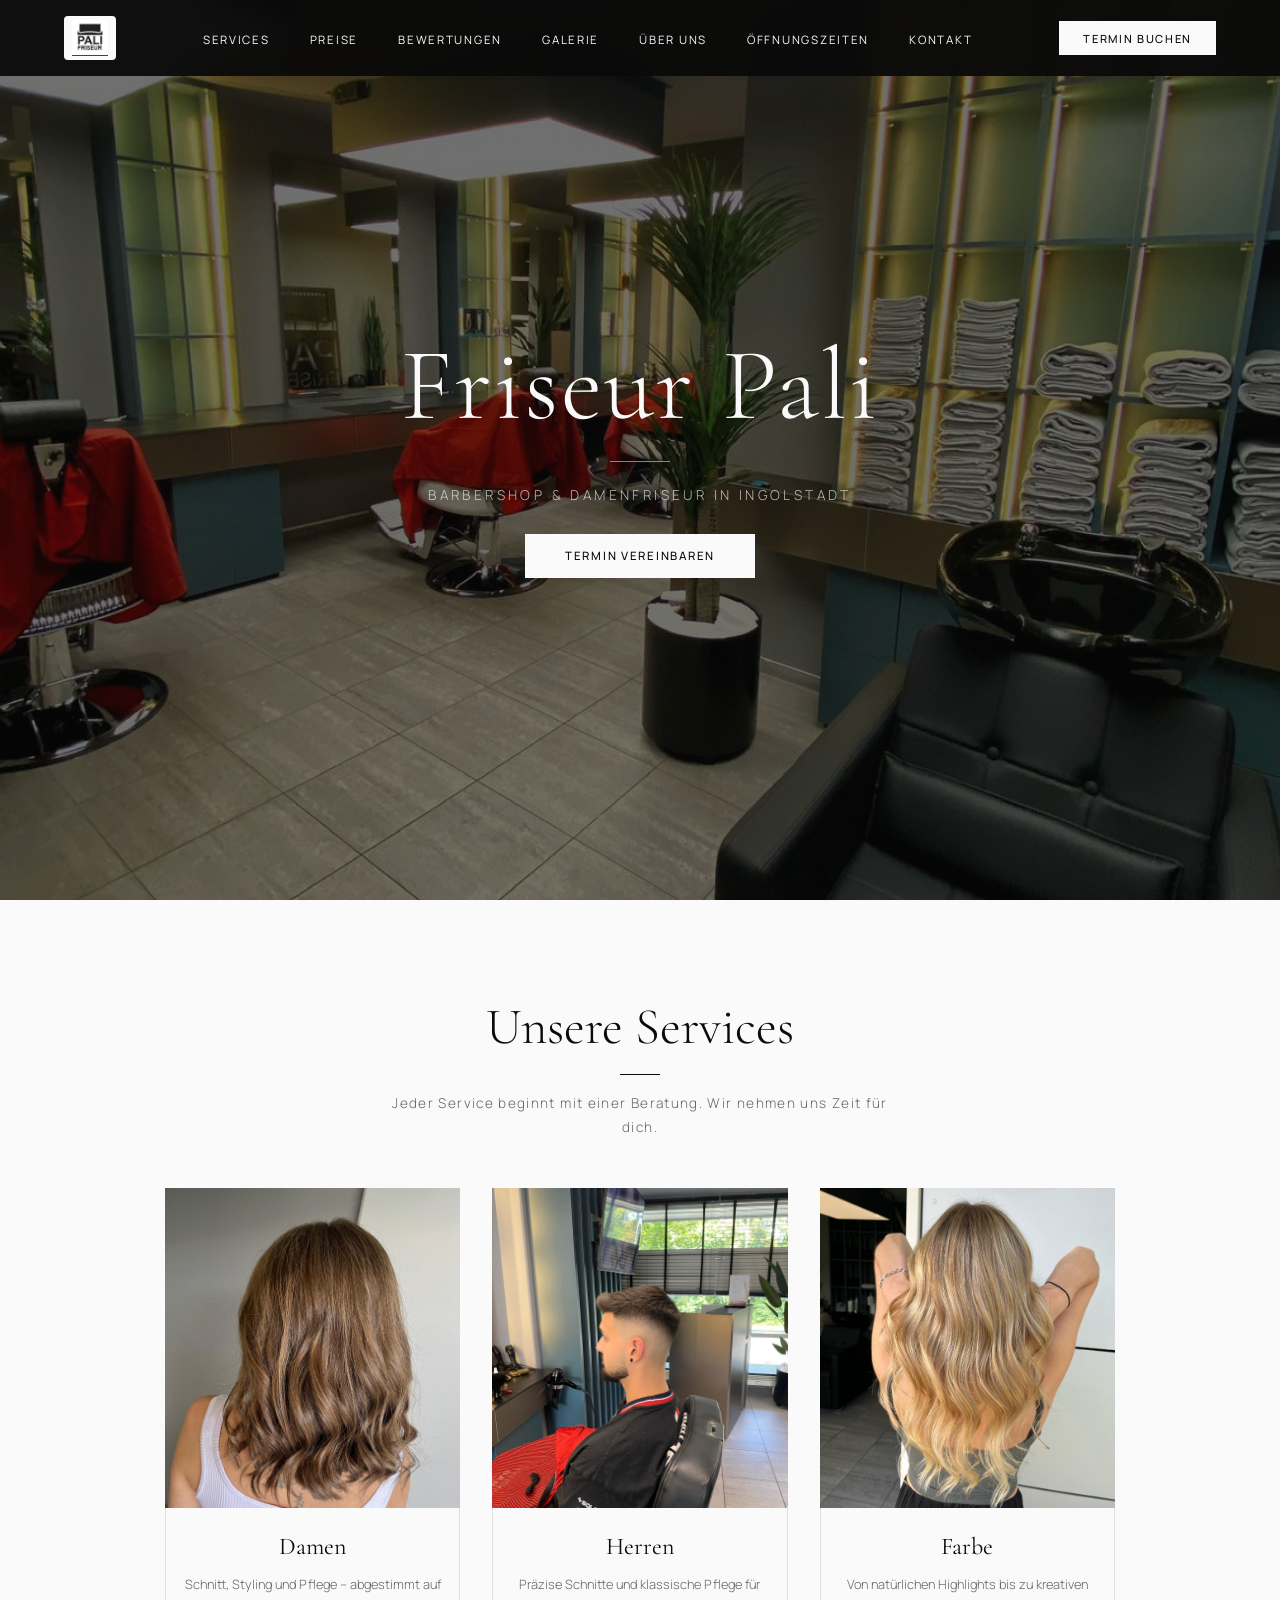
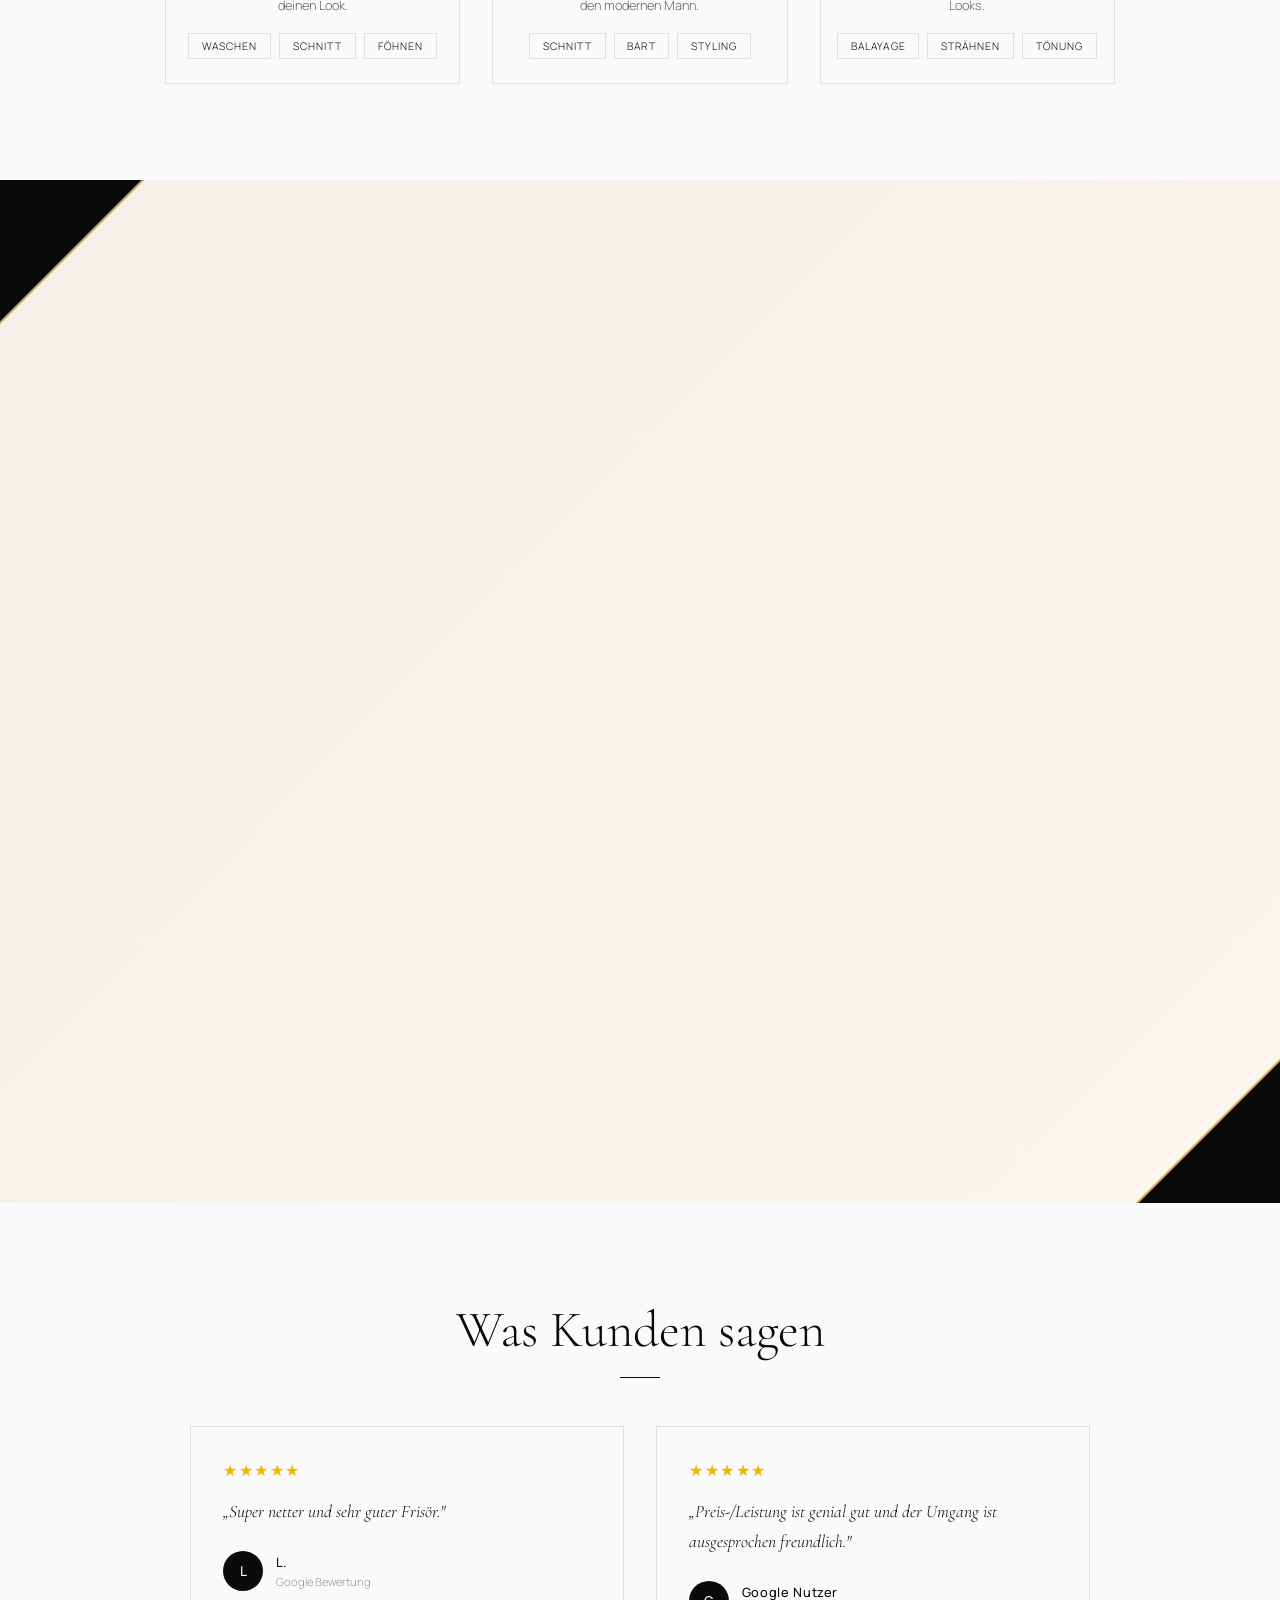
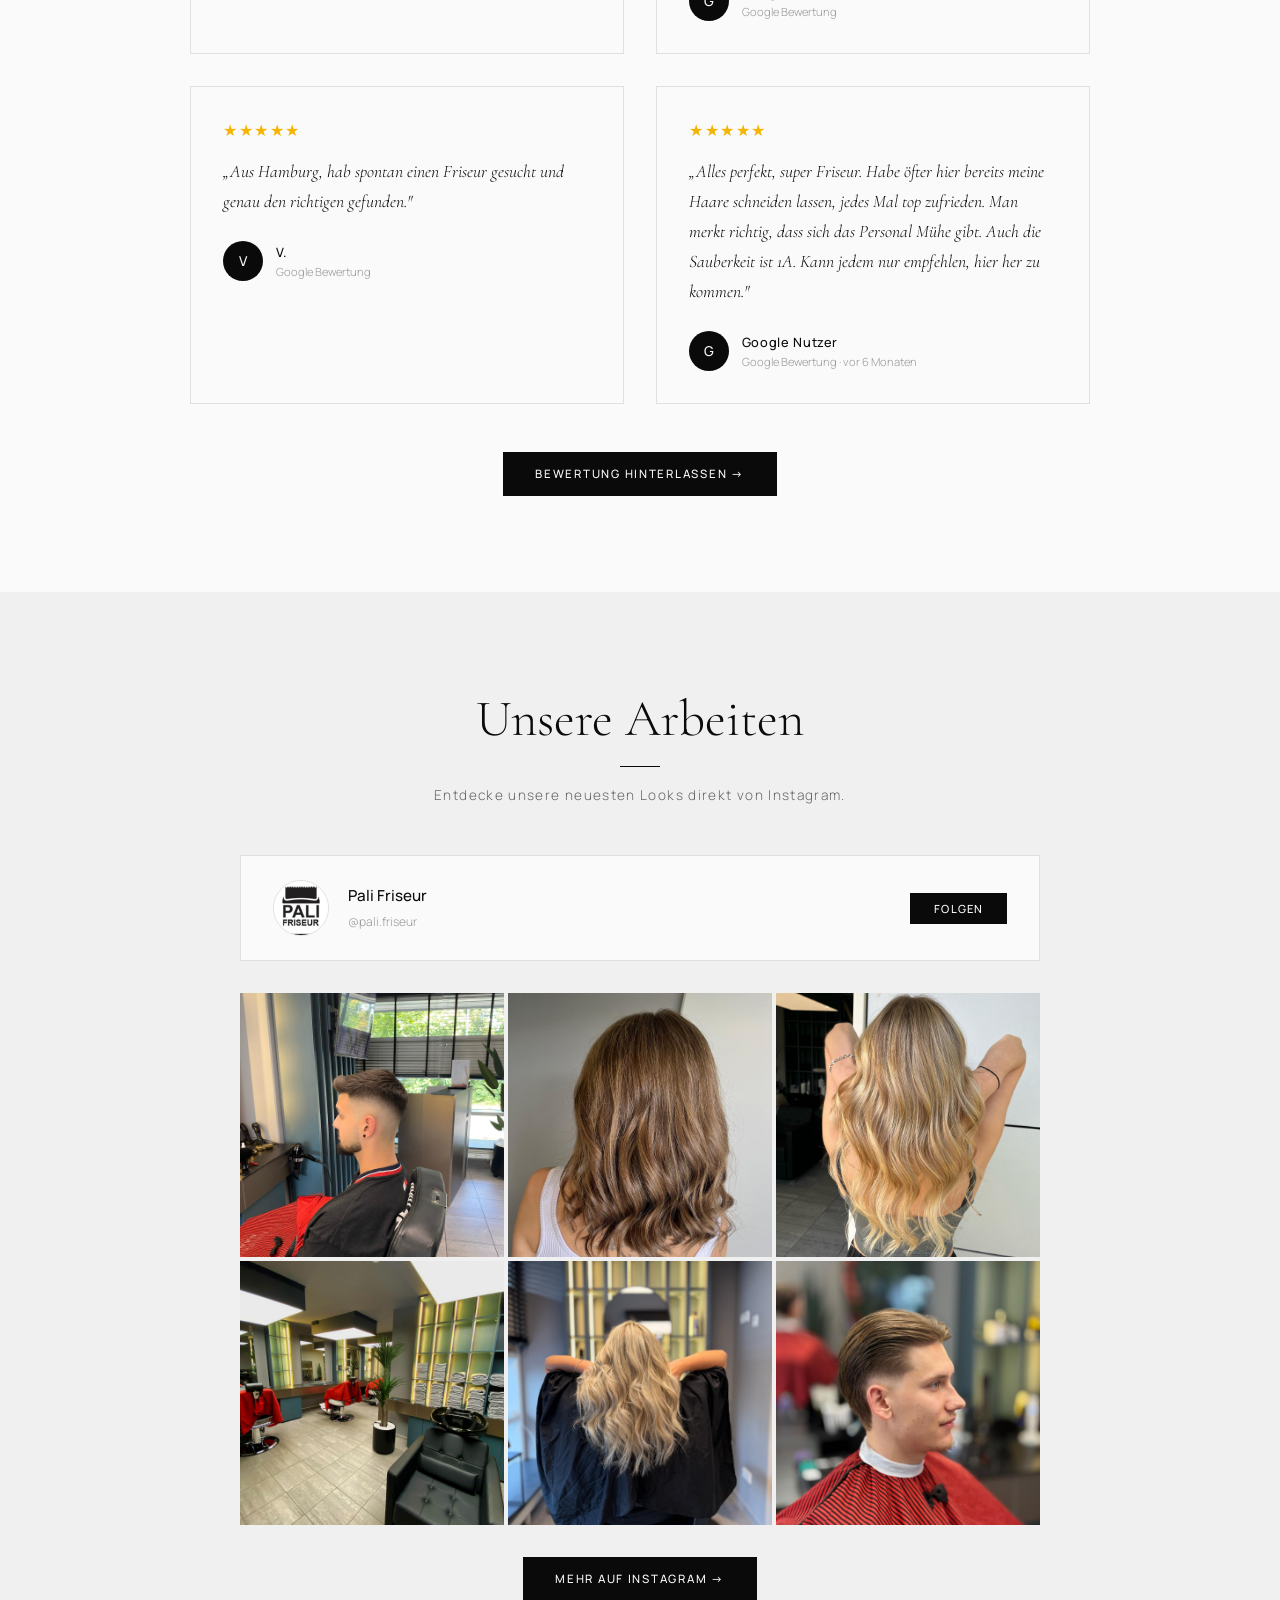
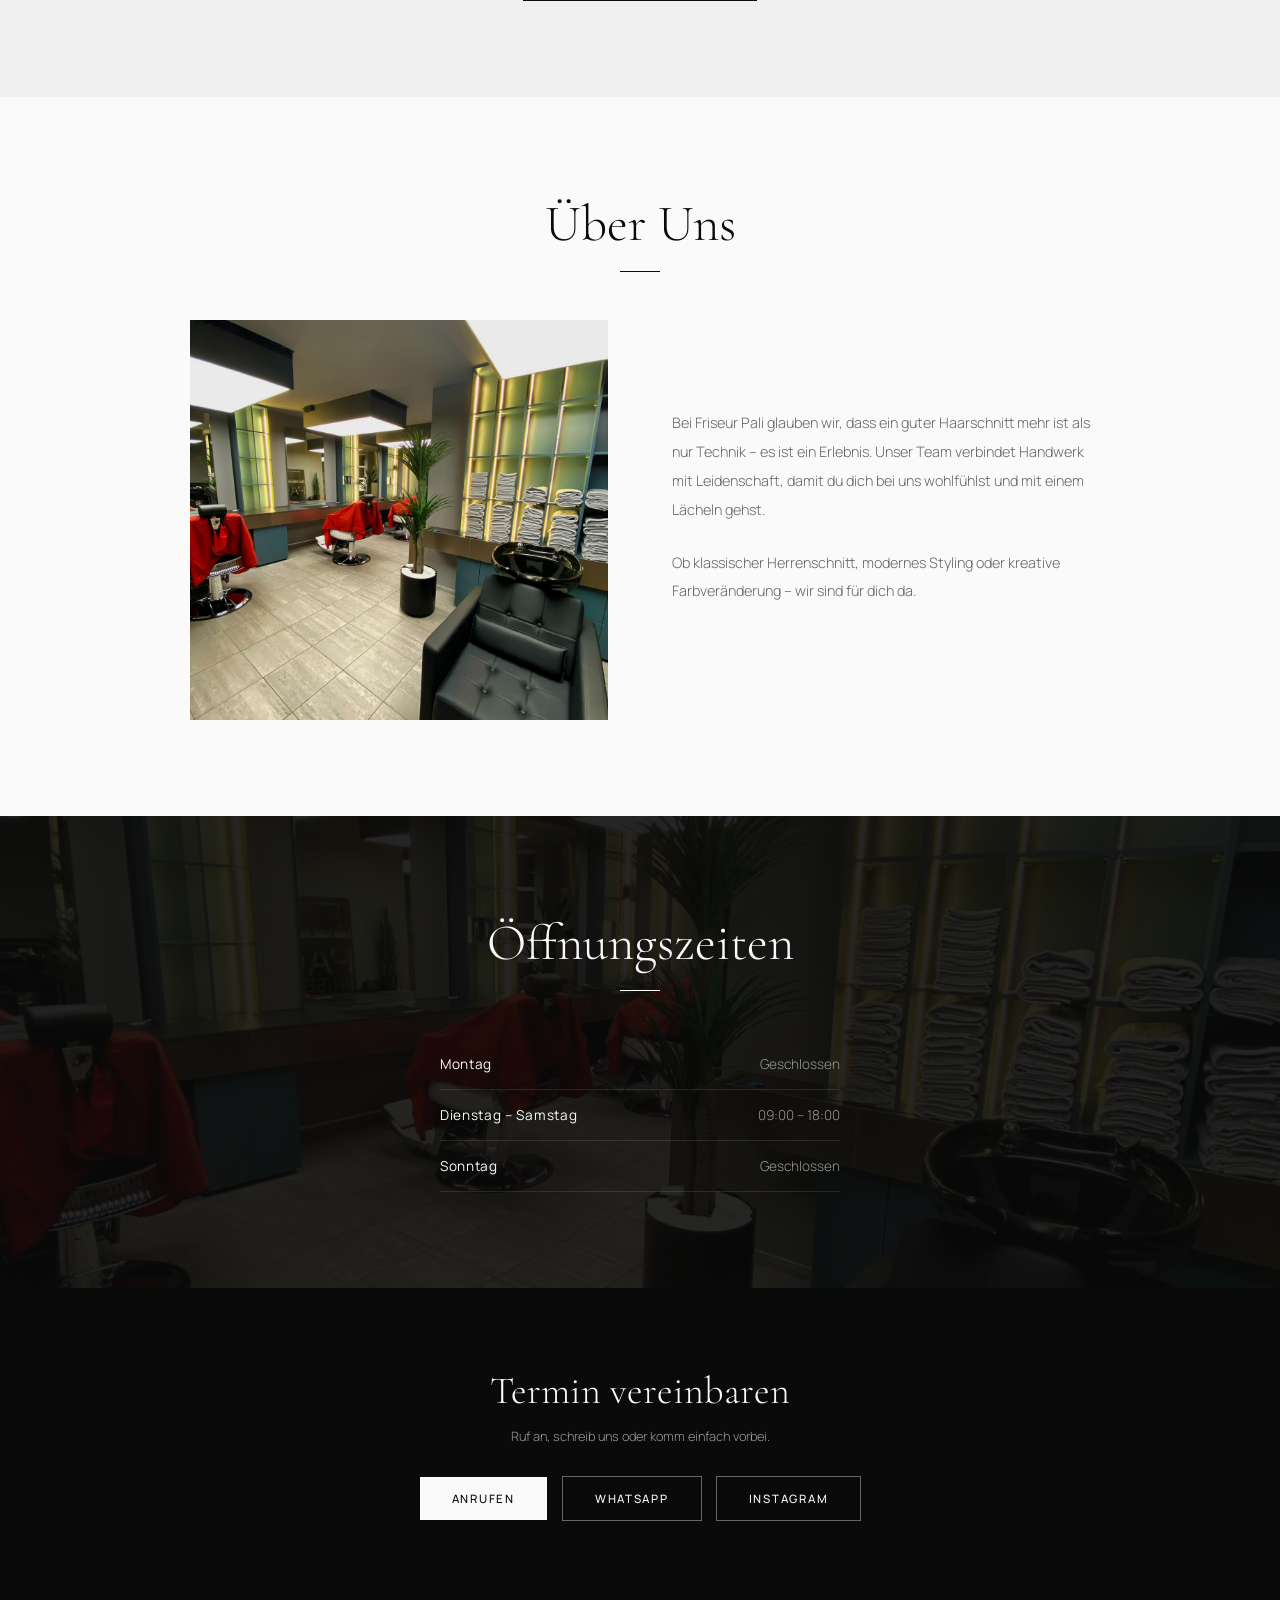
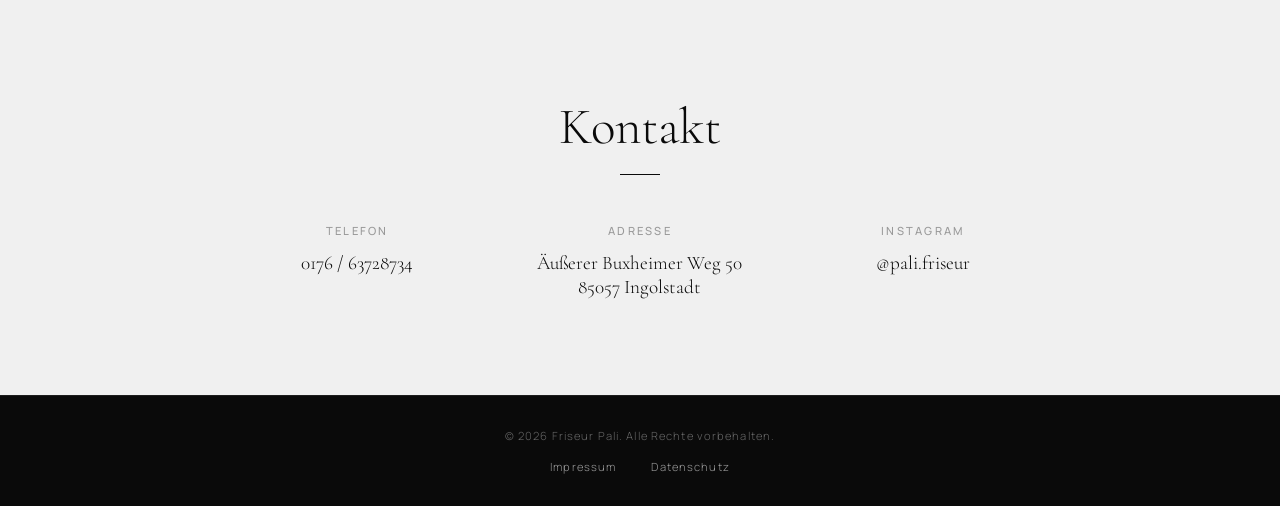
==== commit 71ab8899: "favicon Signed-off-by: mohamed-1903 <raoufmohamed0605@gmail.com>" ====
--- a/index.html
+++ b/index.html
@@ -5,6 +5,8 @@
   <meta name="viewport" content="width=device-width, initial-scale=1.0">
   <title>Friseur Pali – Barbershop & Damenfriseur in Ingolstadt</title>
   <meta name="description" content="Friseur Pali – Ihr Barbershop & Damenfriseur in Ingolstadt. Haarschnitte, Styling, Farbe & Bartpflege. Termin vereinbaren: 0176/63728734">
+  <link rel="icon" type="image/png" href="image.png">
+  <link rel="apple-touch-icon" href="image.png">
   <link rel="preconnect" href="https://fonts.googleapis.com">
   <link href="https://fonts.googleapis.com/css2?family=Cormorant+Garamond:ital,wght@0,300;0,400;0,600;1,300;1,400&family=Manrope:wght@300;400;500;600&display=swap" rel="stylesheet">
   <style>
@@ -1224,7 +1226,7 @@
       </div>
     </div>
     <div class="reviews-cta reveal">
-      <a href="https://search.google.com/local/writereview?placeid=ChIJ_6s-qlr_f0gRKiog0c3s6lY" target="_blank">Bewertung hinterlassen →</a>
+      <a href="https://maps.app.goo.gl/Wamcm5dPCNEsefhC9" target="_blank">Bewertung hinterlassen →</a>
     </div>
   </section>
 
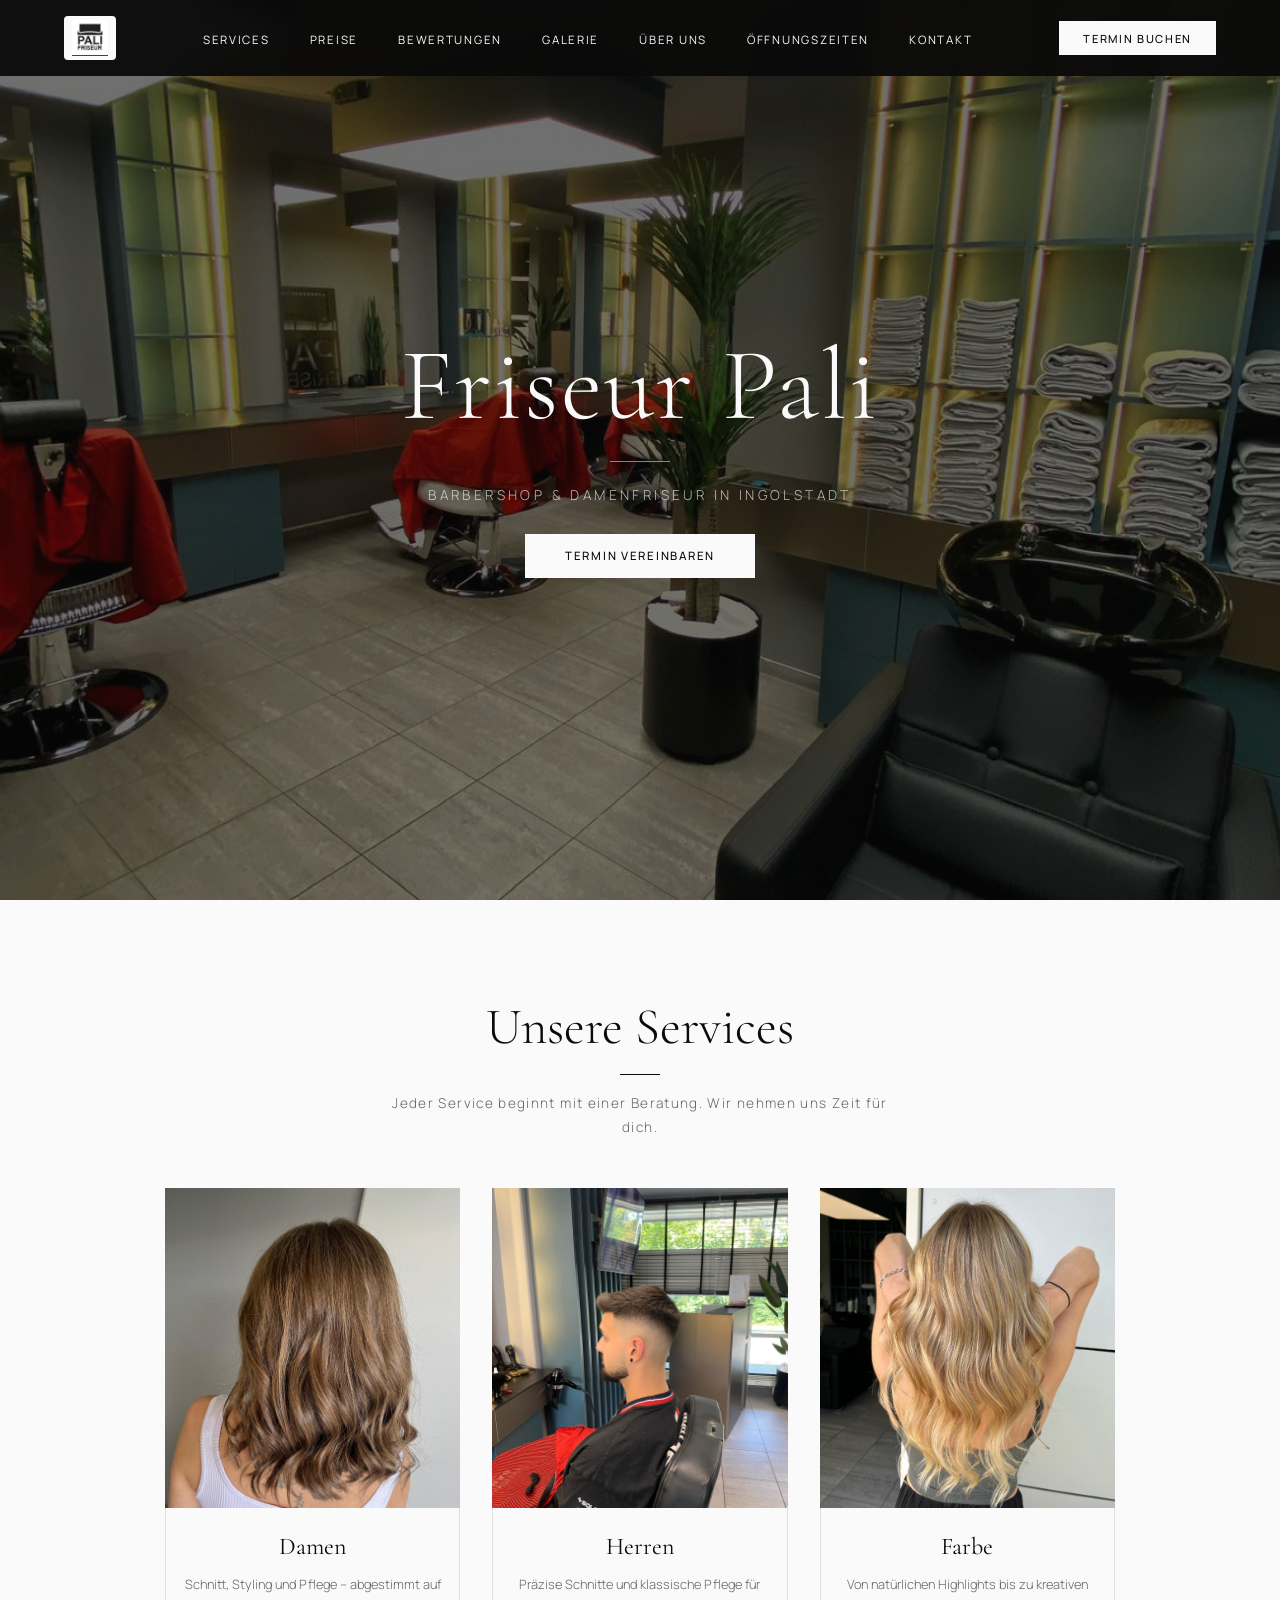
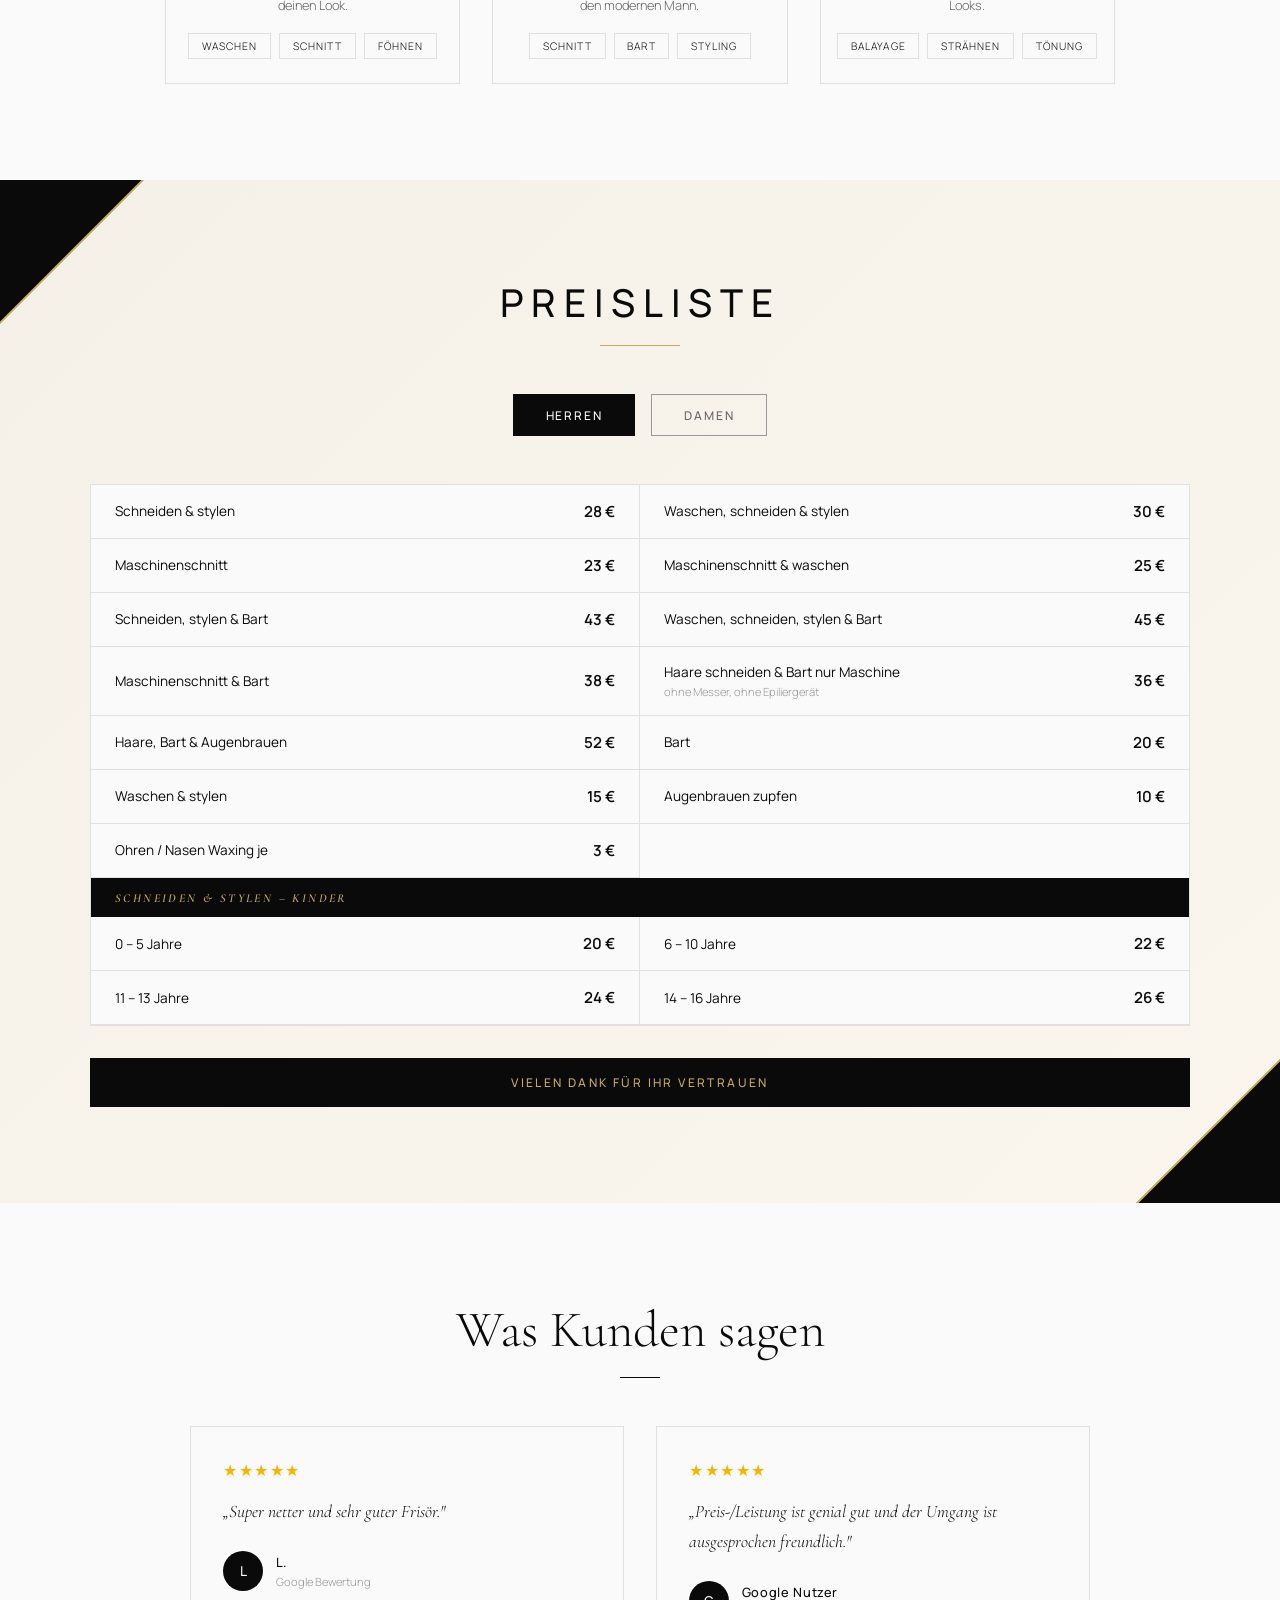
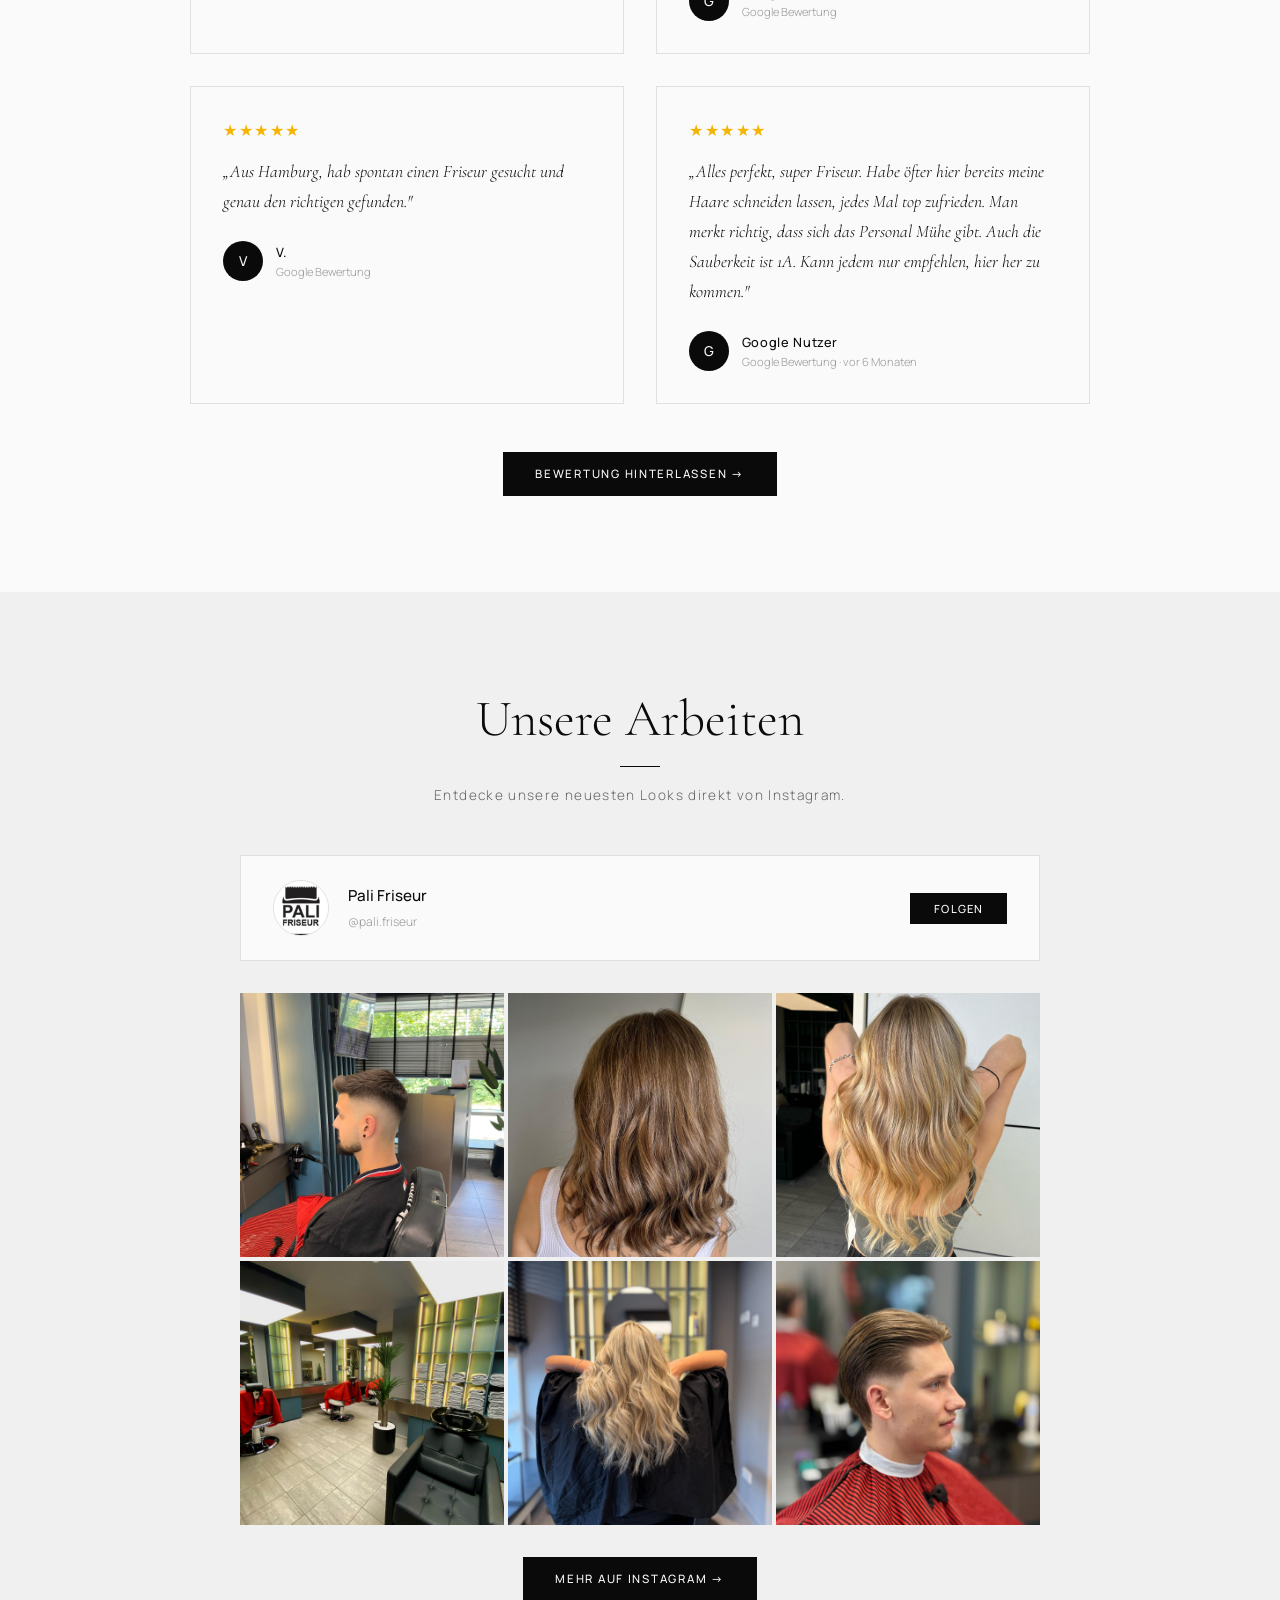
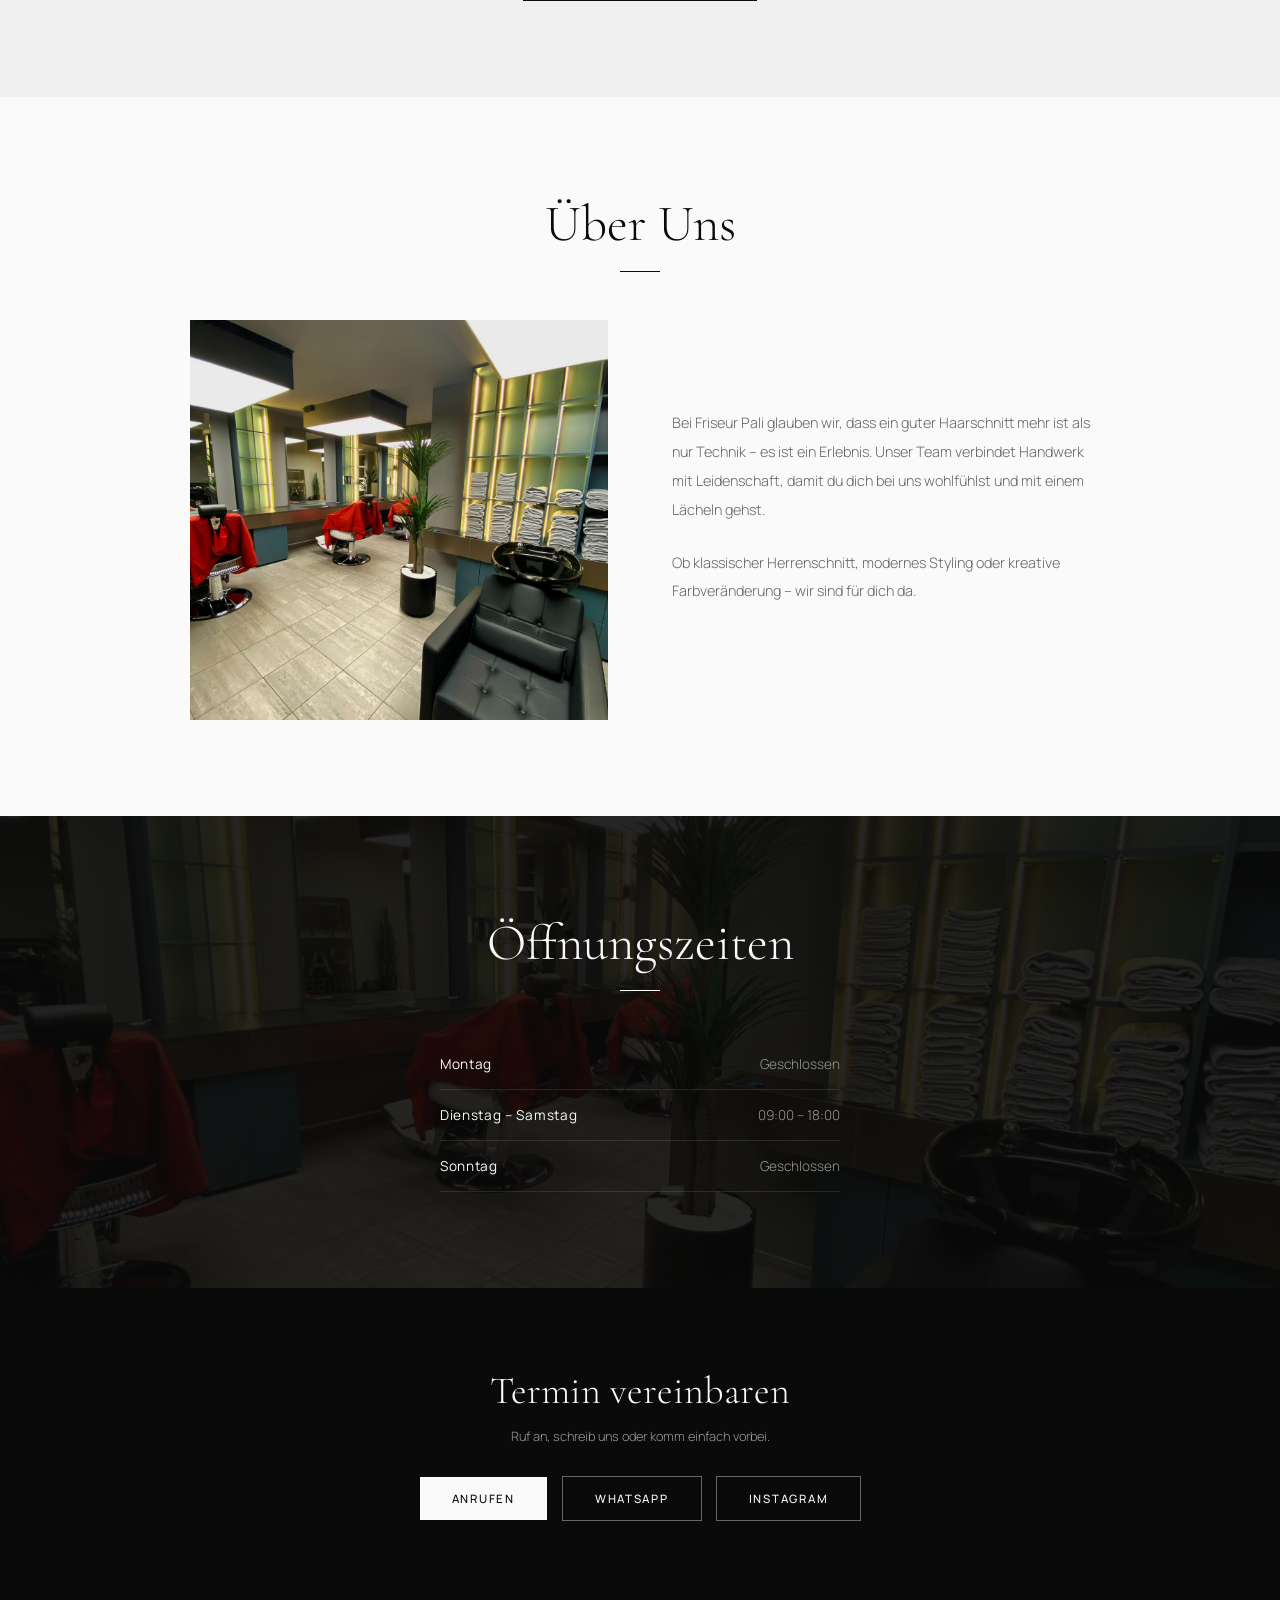
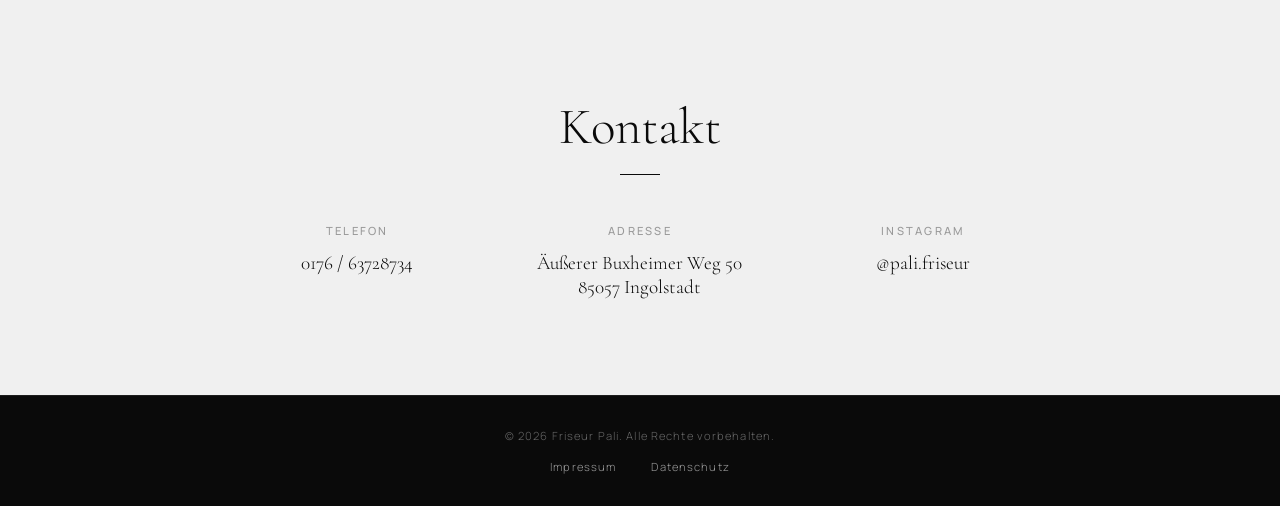
==== commit 47bc826d: "datenschutz Signed-off-by: mohamed-1903 <raoufmohamed0605@gmail.com>" ====
--- a/index.html
+++ b/index.html
@@ -1381,48 +1381,37 @@
 
   <!-- DATENSCHUTZ MODAL -->
   <div id="datenschutz-modal" style="display:none; position:fixed; inset:0; background:rgba(0,0,0,0.75); z-index:999; align-items:center; justify-content:center; padding:1rem;" onclick="if(event.target===this)this.style.display='none'">
-    <div style="background:#fff; max-width:680px; width:100%; max-height:85vh; overflow-y:auto; padding:3rem; position:relative;">
+    <div style="background:#fff; max-width:720px; width:100%; max-height:88vh; overflow-y:auto; padding:3rem; position:relative;">
       <button onclick="document.getElementById('datenschutz-modal').style.display='none'" style="position:absolute; top:1.2rem; right:1.5rem; background:none; border:none; font-size:1.8rem; cursor:pointer; color:#999; line-height:1;">&times;</button>
       <h2 style="font-family:'Cormorant Garamond',serif; font-size:2.2rem; font-weight:300; margin-bottom:1rem;">Datenschutzerklärung</h2>
       <div style="width:40px; height:1px; background:#0a0a0a; margin-bottom:2rem;"></div>
 
-      <p style="font-size:0.85rem; line-height:1.9; color:#444; margin-bottom:1.5rem;">
-        <strong>1. Verantwortlicher</strong><br>
-        Perparim Kurti<br>
-        Äußerer Buxheimer Weg 50, 85057 Ingolstadt<br>
-        E-Mail: friseur.pali@gmail.com<br>
-        Telefon: 0176 / 63728734
-      </p>
-
-      <p style="font-size:0.85rem; line-height:1.9; color:#444; margin-bottom:1.5rem;">
-        <strong>2. Hosting</strong><br>
-        Diese Website wird über GitHub Pages (GitHub Inc., 88 Colin P Kelly Jr St, San Francisco, CA 94107, USA) gehostet. Beim Besuch der Website werden automatisch technische Zugriffsdaten (IP-Adresse, Uhrzeit, Browsertyp) durch GitHub erfasst. Rechtsgrundlage ist Art. 6 Abs. 1 lit. f DSGVO. Weitere Informationen finden Sie in der Datenschutzerklärung von GitHub: <a href="https://docs.github.com/en/site-policy/privacy-policies/github-privacy-statement" target="_blank" style="color:#0a0a0a;">github.com</a>
-      </p>
-
-      <p style="font-size:0.85rem; line-height:1.9; color:#444; margin-bottom:1.5rem;">
-        <strong>3. Google Fonts</strong><br>
-        Diese Website verwendet Google Fonts (Google LLC, 1600 Amphitheatre Parkway, Mountain View, CA 94043, USA). Dabei wird beim Laden der Seite eine Verbindung zu Google-Servern hergestellt und Ihre IP-Adresse übertragen. Rechtsgrundlage ist Art. 6 Abs. 1 lit. f DSGVO. Weitere Infos: <a href="https://policies.google.com/privacy" target="_blank" style="color:#0a0a0a;">policies.google.com/privacy</a>
-      </p>
-
-      <p style="font-size:0.85rem; line-height:1.9; color:#444; margin-bottom:1.5rem;">
-        <strong>4. Externe Links</strong><br>
-        Diese Website enthält Links zu externen Diensten wie Instagram (Meta Platforms Ireland Ltd.) und WhatsApp (WhatsApp LLC). Wenn Sie auf diese Links klicken, gelten die Datenschutzbestimmungen der jeweiligen Anbieter. Wir haben keinen Einfluss auf deren Datenverarbeitung.
-      </p>
-
-      <p style="font-size:0.85rem; line-height:1.9; color:#444; margin-bottom:1.5rem;">
-        <strong>5. Cookies</strong><br>
-        Diese Website verwendet keine eigenen Cookies. Externe Dienste (Google Fonts, GitHub) können technisch notwendige Cookies setzen.
-      </p>
-
-      <p style="font-size:0.85rem; line-height:1.9; color:#444; margin-bottom:1.5rem;">
-        <strong>6. Kontaktaufnahme</strong><br>
-        Wenn Sie uns per Telefon, WhatsApp oder E-Mail kontaktieren, werden Ihre Angaben zur Bearbeitung Ihrer Anfrage gespeichert. Rechtsgrundlage ist Art. 6 Abs. 1 lit. b DSGVO. Die Daten werden nicht an Dritte weitergegeben.
-      </p>
-
-      <p style="font-size:0.85rem; line-height:1.9; color:#444; margin-bottom:0;">
-        <strong>7. Ihre Rechte</strong><br>
-        Sie haben das Recht auf Auskunft, Berichtigung, Löschung und Einschränkung der Verarbeitung Ihrer personenbezogenen Daten (Art. 15–18 DSGVO). Außerdem haben Sie ein Widerspruchsrecht (Art. 21 DSGVO) sowie das Recht auf Datenübertragbarkeit (Art. 20 DSGVO). Zur Ausübung Ihrer Rechte wenden Sie sich bitte an: friseur.pali@gmail.com. Sie haben zudem das Recht, sich bei einer Datenschutzaufsichtsbehörde zu beschweren.
-      </p>
+      <p style="font-size:0.85rem; line-height:1.9; color:#444; margin-bottom:1.5rem;"><strong>1. Datenschutz auf einen Blick</strong></p>
+      <p style="font-size:0.82rem; line-height:1.9; color:#444; margin-bottom:1rem;"><strong>Allgemeine Hinweise</strong><br>Die folgenden Hinweise geben einen einfachen Überblick darüber, was mit Ihren personenbezogenen Daten passiert, wenn Sie diese Website besuchen. Personenbezogene Daten sind alle Daten, mit denen Sie persönlich identifiziert werden können.</p>
+      <p style="font-size:0.82rem; line-height:1.9; color:#444; margin-bottom:1rem;"><strong>Datenerfassung auf dieser Website</strong><br>Die Datenverarbeitung auf dieser Website erfolgt durch den Websitebetreiber: Perparim Kurti, Äußerer Buxheimer Weg 50, 85057 Ingolstadt, E-Mail: friseur.pali@gmail.com</p>
+      <p style="font-size:0.82rem; line-height:1.9; color:#444; margin-bottom:1rem;">Ihre Daten werden automatisch beim Besuch der Website durch unsere IT-Systeme erfasst (technische Daten wie Internetbrowser, Betriebssystem, Uhrzeit des Seitenaufrufs).</p>
+      <p style="font-size:0.82rem; line-height:1.9; color:#444; margin-bottom:1.5rem;">Sie haben jederzeit das Recht auf Auskunft, Berichtigung oder Löschung Ihrer gespeicherten personenbezogenen Daten sowie das Recht auf Einschränkung der Verarbeitung, Widerspruch und Datenübertragbarkeit. Bei Fragen wenden Sie sich an: friseur.pali@gmail.com</p>
+
+      <p style="font-size:0.85rem; line-height:1.9; color:#444; margin-bottom:1rem;"><strong>2. Hosting</strong></p>
+      <p style="font-size:0.82rem; line-height:1.9; color:#444; margin-bottom:1rem;"><strong>IONOS</strong><br>Anbieter ist die IONOS SE, Elgendorfer Str. 57, 56410 Montabaur. Wenn Sie unsere Website besuchen, erfasst IONOS verschiedene Logfiles inklusive Ihrer IP-Adressen. Details entnehmen Sie der Datenschutzerklärung von IONOS: <a href="https://www.ionos.de/terms-gtc/terms-privacy" target="_blank" style="color:#0a0a0a;">ionos.de/terms-gtc/terms-privacy</a></p>
+      <p style="font-size:0.82rem; line-height:1.9; color:#444; margin-bottom:1.5rem;">Die Verwendung von IONOS erfolgt auf Grundlage von Art. 6 Abs. 1 lit. f DSGVO. Wir haben einen Vertrag über Auftragsverarbeitung (AVV) mit IONOS geschlossen.</p>
+
+      <p style="font-size:0.85rem; line-height:1.9; color:#444; margin-bottom:1rem;"><strong>3. Allgemeine Hinweise und Pflichtinformationen</strong></p>
+      <p style="font-size:0.82rem; line-height:1.9; color:#444; margin-bottom:1rem;"><strong>Speicherdauer</strong><br>Soweit innerhalb dieser Datenschutzerklärung keine speziellere Speicherdauer genannt wurde, verbleiben Ihre personenbezogenen Daten bei uns, bis der Zweck für die Datenverarbeitung entfällt.</p>
+      <p style="font-size:0.82rem; line-height:1.9; color:#444; margin-bottom:1rem;"><strong>Beschwerderecht</strong><br>Im Falle von Verstößen gegen die DSGVO steht den Betroffenen ein Beschwerderecht bei einer Aufsichtsbehörde zu, insbesondere in dem Mitgliedstaat ihres gewöhnlichen Aufenthalts.</p>
+      <p style="font-size:0.82rem; line-height:1.9; color:#444; margin-bottom:1.5rem;"><strong>Widerspruchsrecht</strong><br>Sie haben das Recht, aus Gründen, die sich aus Ihrer besonderen Situation ergeben, jederzeit gegen die Verarbeitung Ihrer personenbezogenen Daten Widerspruch einzulegen (Art. 21 DSGVO).</p>
+
+      <p style="font-size:0.85rem; line-height:1.9; color:#444; margin-bottom:1rem;"><strong>4. Datenerfassung auf dieser Website</strong></p>
+      <p style="font-size:0.82rem; line-height:1.9; color:#444; margin-bottom:1rem;"><strong>Cookies</strong><br>Diese Website verwendet keine eigenen Cookies. Externe Dienste wie IONOS (Hosting) können technisch notwendige Cookies setzen. Sie können Ihren Browser so einstellen, dass Cookies generell abgelehnt werden.</p>
+      <p style="font-size:0.82rem; line-height:1.9; color:#444; margin-bottom:1.5rem;"><strong>Anfrage per E-Mail oder Telefon</strong><br>Wenn Sie uns per E-Mail oder Telefon kontaktieren, wird Ihre Anfrage inklusive aller daraus hervorgehenden personenbezogenen Daten zum Zwecke der Bearbeitung bei uns gespeichert. Rechtsgrundlage: Art. 6 Abs. 1 lit. b DSGVO. Die Daten verbleiben bei uns, bis Sie uns zur Löschung auffordern oder der Zweck entfällt.</p>
+
+      <p style="font-size:0.85rem; line-height:1.9; color:#444; margin-bottom:1rem;"><strong>5. Soziale Medien – Instagram</strong></p>
+      <p style="font-size:0.82rem; line-height:1.9; color:#444; margin-bottom:1.5rem;">Auf dieser Website sind Links und Funktionen des Dienstes Instagram eingebunden. Anbieter: Meta Platforms Ireland Limited, Merrion Road, Dublin 4, D04 X2K5, Irland. Wenn Sie auf den Instagram-Link klicken, wird eine direkte Verbindung zwischen Ihrem Endgerät und dem Instagram-Server hergestellt. Instagram erhält dadurch Informationen über den Besuch dieser Website. Die Nutzung erfolgt auf Grundlage Ihrer Einwilligung nach Art. 6 Abs. 1 lit. a DSGVO. Weitere Infos: <a href="https://privacycenter.instagram.com/policy/" target="_blank" style="color:#0a0a0a;">privacycenter.instagram.com/policy</a></p>
+
+      <p style="font-size:0.85rem; line-height:1.9; color:#444; margin-bottom:1rem;"><strong>6. Analyse-Tools</strong></p>
+      <p style="font-size:0.82rem; line-height:1.9; color:#444; margin-bottom:1.5rem;"><strong>IONOS WebAnalytics</strong><br>Diese Website nutzt die Analysedienste von IONOS WebAnalytics. Dabei werden u.a. Besucherzahlen, Besucherverhalten und technische Daten anonymisiert erfasst. Cookies werden von IONOS WebAnalytics nicht gespeichert. Rechtsgrundlage: Art. 6 Abs. 1 lit. f DSGVO. Weitere Infos: <a href="https://www.ionos.de/terms-gtc/datenschutzerklaerung/" target="_blank" style="color:#0a0a0a;">ionos.de/terms-gtc/datenschutzerklaerung</a></p>
+
+      <p style="font-size:0.75rem; color:#999; margin-top:1rem;">Quelle: eRecht24.de</p>
     </div>
   </div>
 
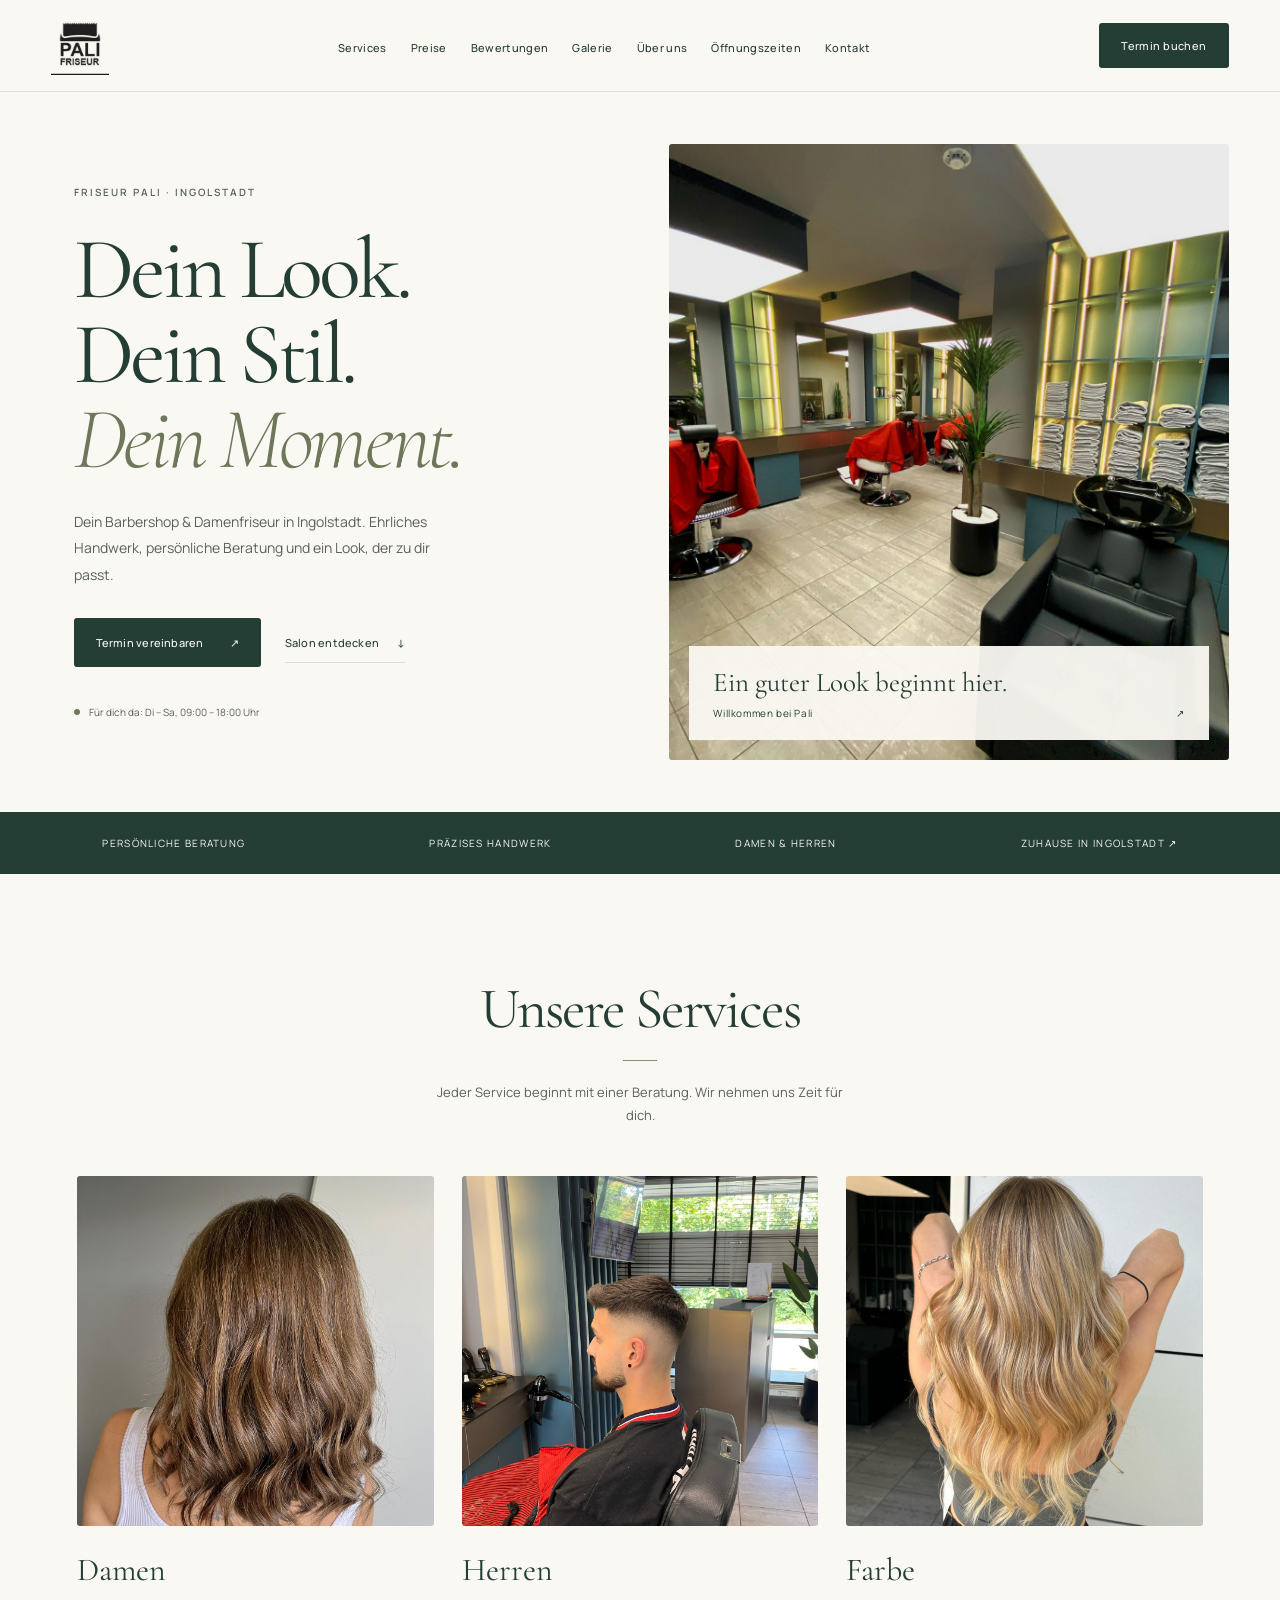
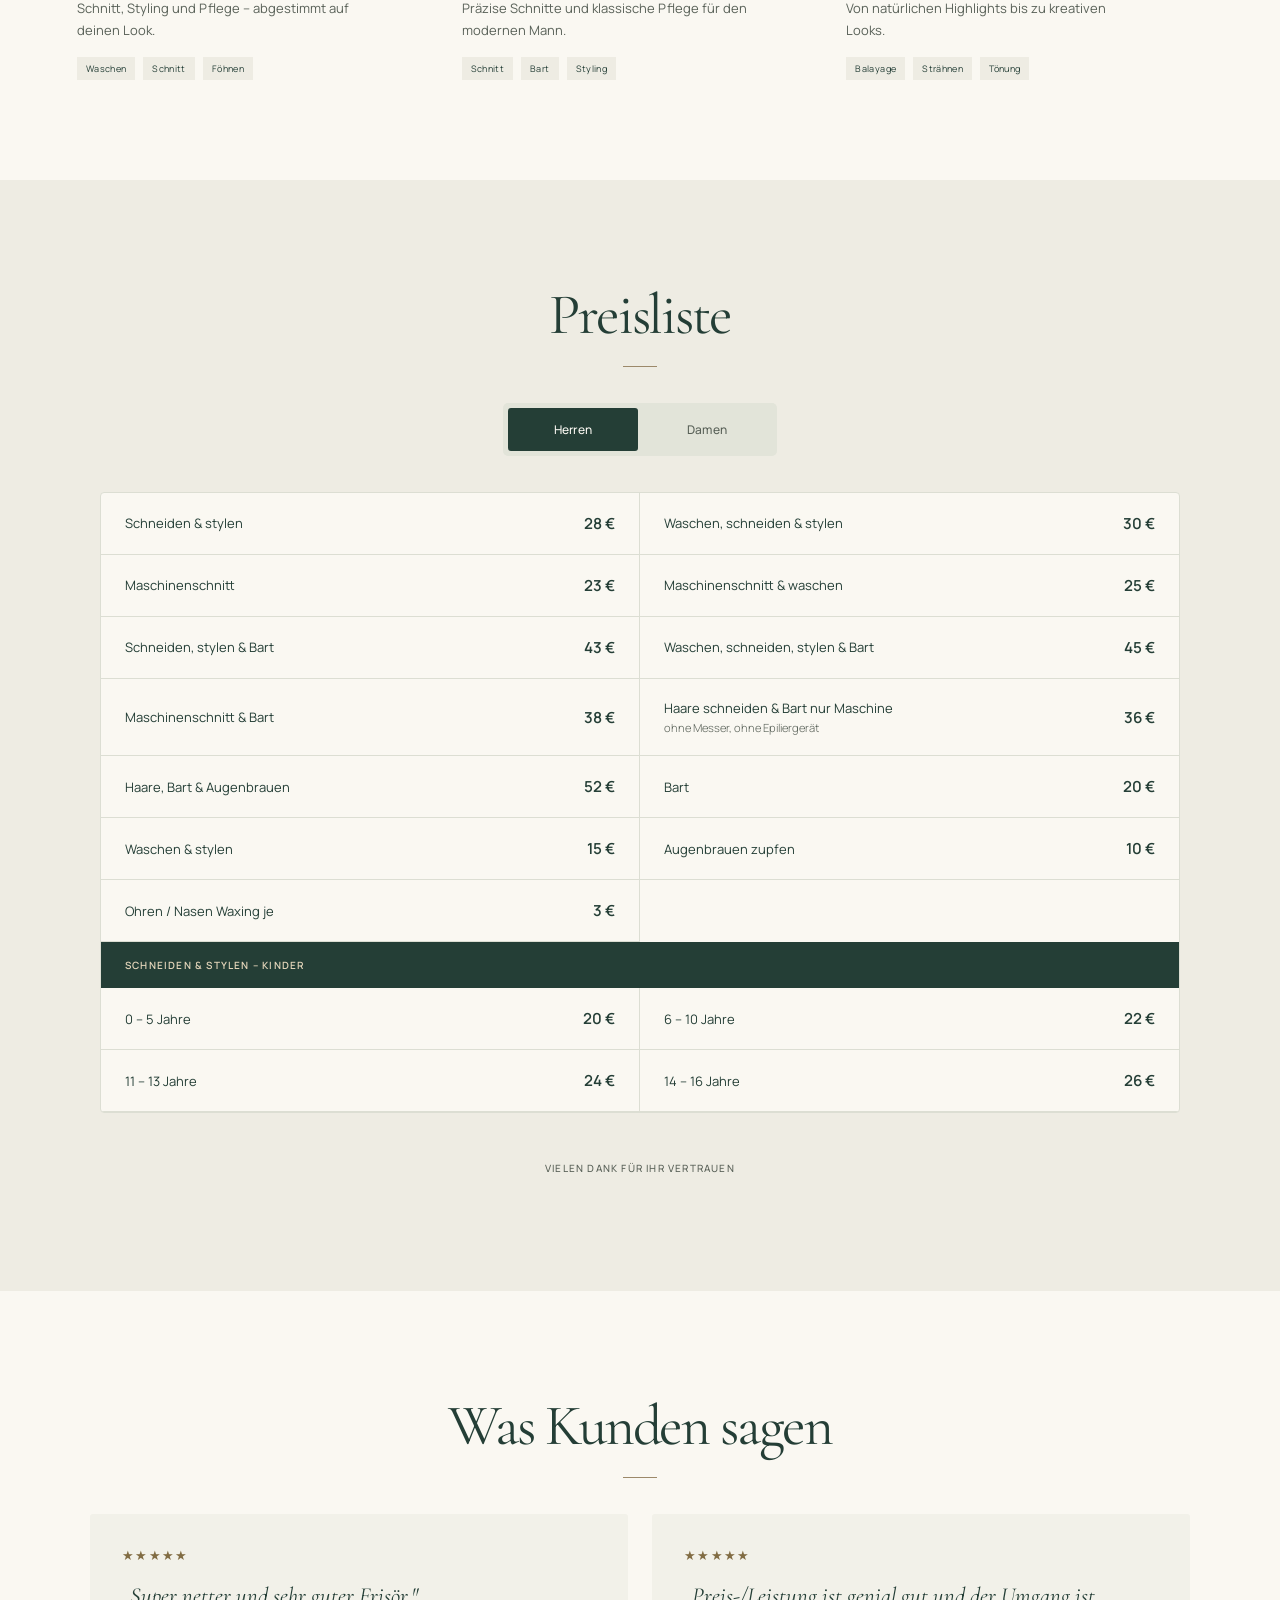
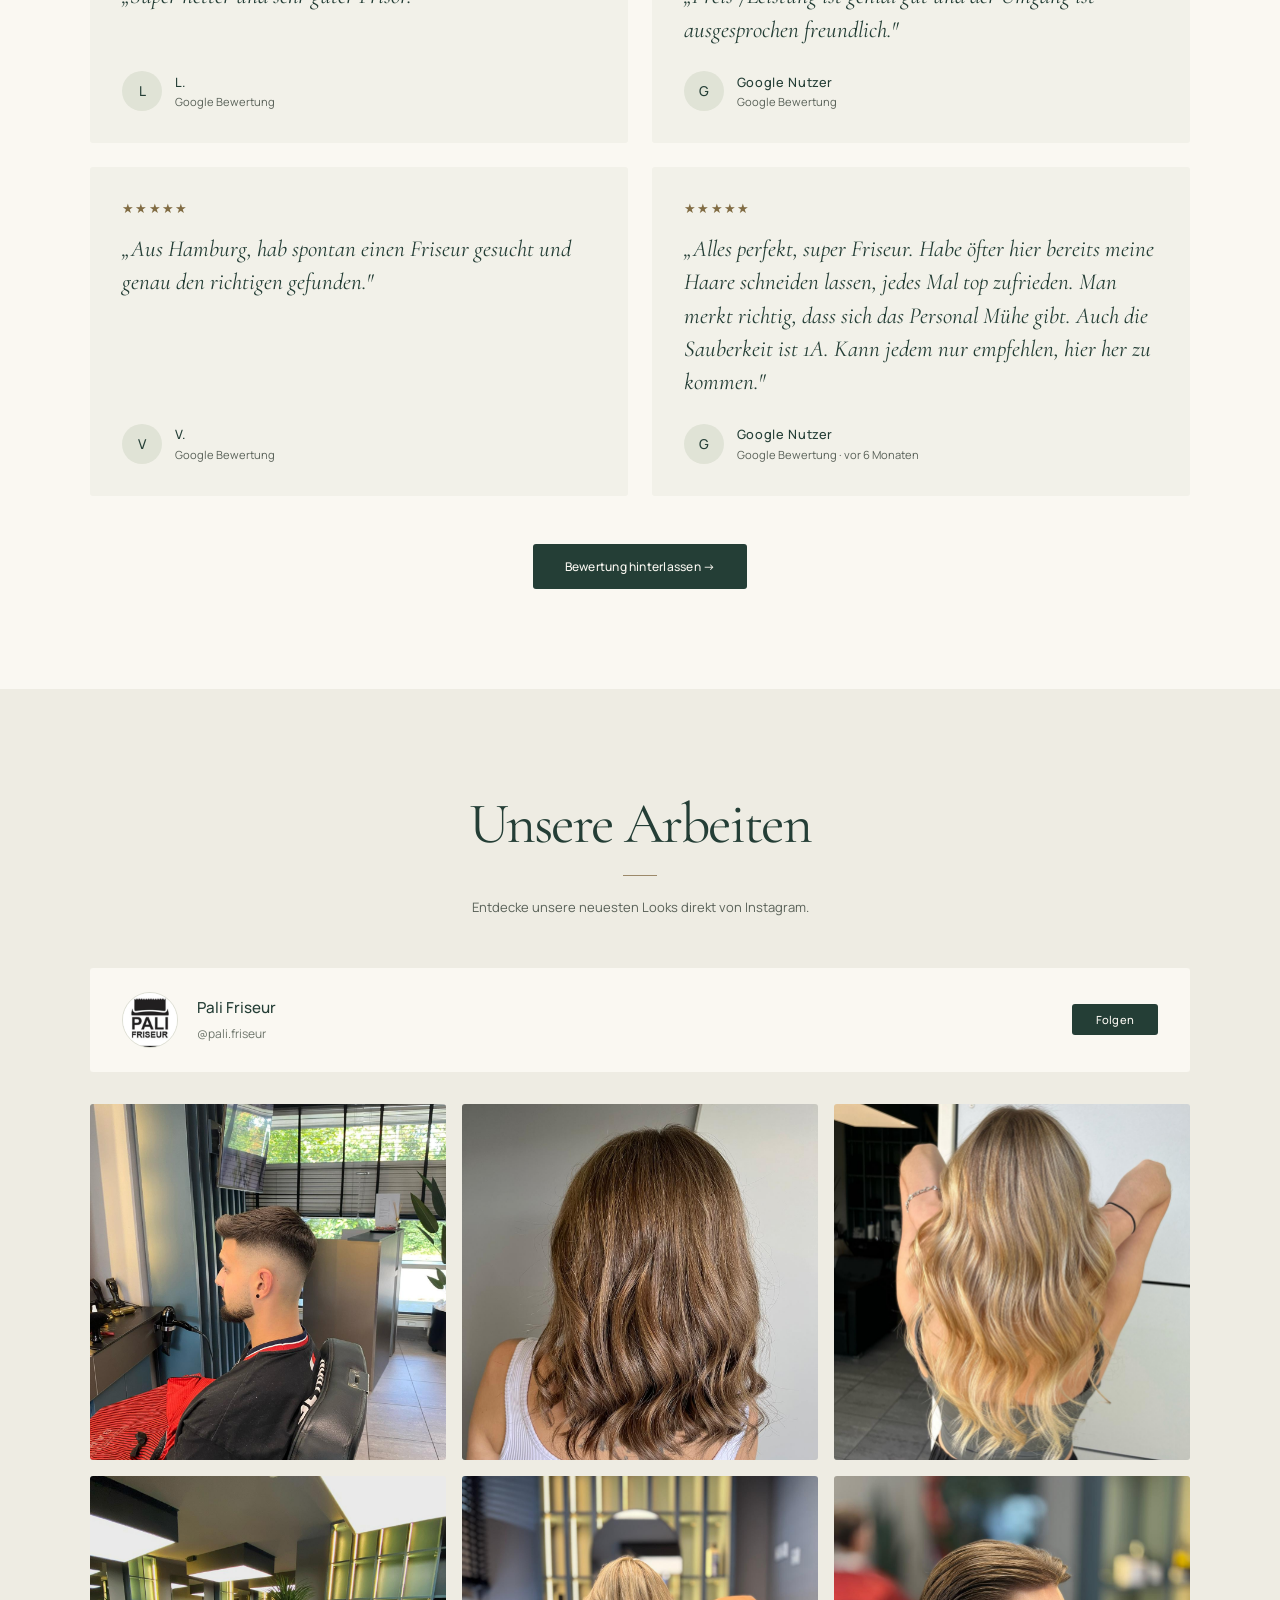
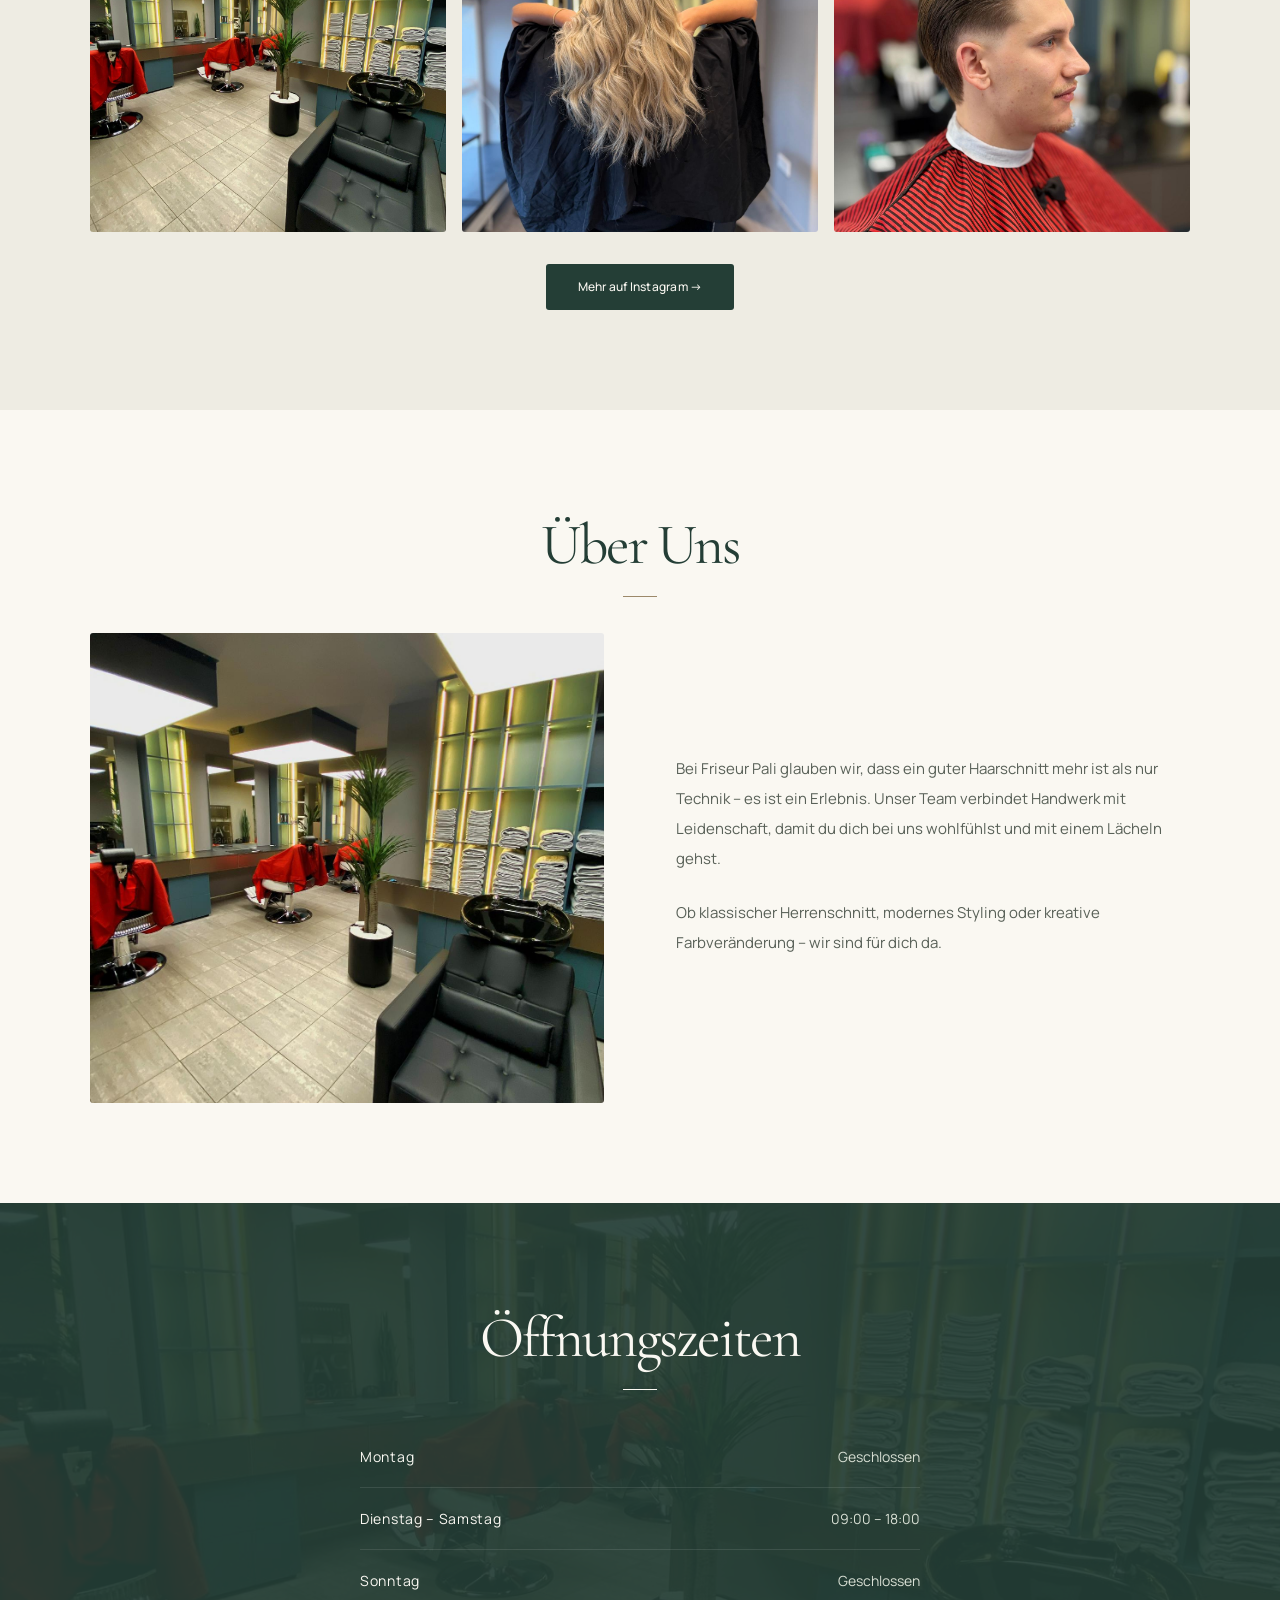
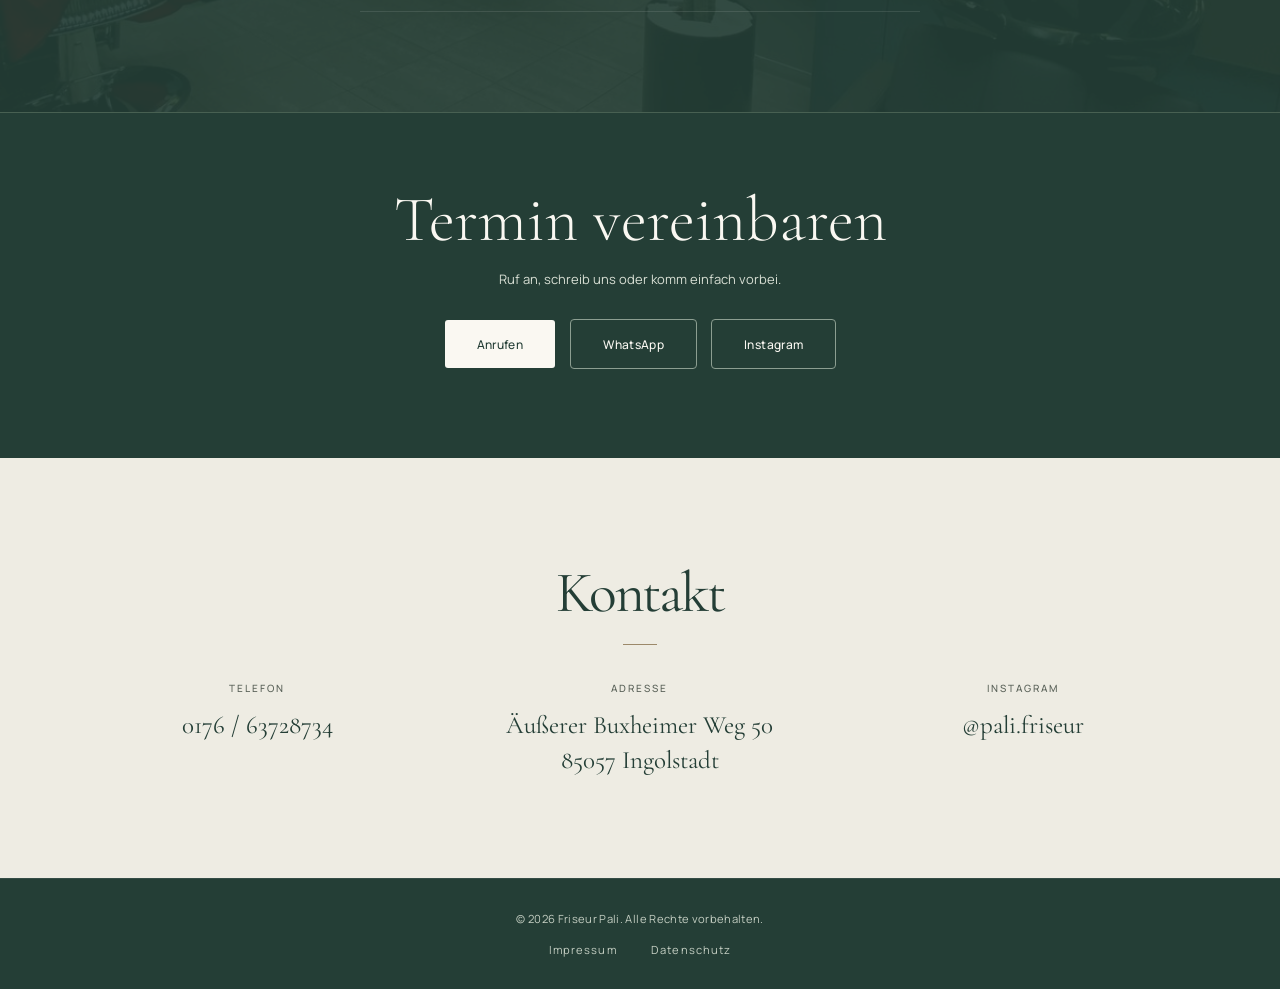
==== commit 7025649c: "Refresh salon design with warm editorial styling and accessible navigation" ====
--- a/index.html
+++ b/index.html
@@ -5,6 +5,7 @@
   <meta name="viewport" content="width=device-width, initial-scale=1.0">
   <title>Friseur Pali – Barbershop & Damenfriseur in Ingolstadt</title>
   <meta name="description" content="Friseur Pali – Ihr Barbershop & Damenfriseur in Ingolstadt. Haarschnitte, Styling, Farbe & Bartpflege. Termin vereinbaren: 0176/63728734">
+  <meta name="google-site-verification" content="SzxD8LN2hchojvJh5h3kL7DogZQliA0Rft6i_hQfP0A" />
   <link rel="icon" type="image/png" href="image.png">
   <link rel="apple-touch-icon" href="image.png">
   <link rel="preconnect" href="https://fonts.googleapis.com">
@@ -875,8 +876,11 @@
       .reviews-grid { grid-template-columns: 1fr; }
     }
   </style>
+  <link rel="stylesheet" href="refresh.css">
+  <meta name="theme-color" content="#243e36">
 </head>
 <body>
+  <a class="skip-link" href="#main-content">Zum Inhalt springen</a>
 
   <!-- NAV -->
   <nav>
@@ -893,23 +897,30 @@
       <li><a href="#contact">Kontakt</a></li>
     </ul>
     <a href="#booking" class="nav-cta">Termin buchen</a>
-    <button class="hamburger" onclick="document.getElementById('navLinks').classList.toggle('open')">
+    <button class="hamburger" aria-label="Menü öffnen" aria-expanded="false" aria-controls="navLinks" onclick="toggleMenu()">
       <span></span><span></span><span></span>
     </button>
   </nav>
 
+  <main id="main-content">
   <!-- HERO -->
-  <section class="hero">
-    <div class="hero-bg"></div>
+  <section class="hero" aria-labelledby="hero-title">
     <div class="hero-content">
-      <h1>Friseur Pali</h1>
-      <div class="hero-line"></div>
-      <p>Barbershop &amp; Damenfriseur in Ingolstadt</p>
+      <p class="eyebrow">Friseur Pali · Ingolstadt</p>
+      <h1 id="hero-title">Dein Look.<br>Dein Stil.<br><em>Dein Moment.</em></h1>
+      <p class="hero-description">Dein Barbershop &amp; Damenfriseur in Ingolstadt. Ehrliches Handwerk, persönliche Beratung und ein Look, der zu dir passt.</p>
       <div class="hero-cta">
-        <a href="#booking">Termin vereinbaren</a>
-      </div>
+        <a href="#booking">Termin vereinbaren <span aria-hidden="true">↗</span></a>
+        <a href="#services" class="hero-secondary">Salon entdecken <span aria-hidden="true">↓</span></a>
+      </div>
+      <div class="hero-detail"><span class="detail-dot" aria-hidden="true"></span> Für dich da: Di – Sa, 09:00 – 18:00 Uhr</div>
     </div>
+    <figure class="hero-visual">
+      <img src="salon.jpeg" alt="Ein Blick in unseren Salon in Ingolstadt mit Stylingplätzen und Waschbereich" fetchpriority="high" width="1176" height="1568">
+      <figcaption><span>Ein guter Look beginnt hier.</span><span>Willkommen bei Pali <span aria-hidden="true">↗</span></span></figcaption>
+    </figure>
   </section>
+  <div class="salon-strip" aria-label="Unser Angebot"><span>Persönliche Beratung</span><span>Präzises Handwerk</span><span>Damen &amp; Herren</span><a href="#contact">Zuhause in Ingolstadt <span aria-hidden="true">↗</span></a></div>
 
   <!-- SERVICES -->
   <section id="services">
@@ -1314,6 +1325,7 @@
     </div>
   </section>
 
+  </main>
   <!-- FOOTER -->
   <footer>
     <div style="margin-bottom: 1rem;">
@@ -1369,12 +1381,33 @@
     }, { threshold: 0.15 });
     reveals.forEach(el => observer.observe(el));
 
+    function toggleMenu(force) {
+      const links = document.getElementById('navLinks');
+      const button = document.querySelector('.hamburger');
+      const open = typeof force === 'boolean' ? force : !links.classList.contains('open');
+      links.classList.toggle('open', open);
+      button.setAttribute('aria-expanded', String(open));
+      button.setAttribute('aria-label', open ? 'Menü schließen' : 'Menü öffnen');
+    }
+    document.querySelectorAll('.nav-links a').forEach(link => link.addEventListener('click', () => toggleMenu(false)));
+    document.addEventListener('keydown', event => {
+      if (event.key === 'Escape' && document.querySelector('.nav-links.open')) {
+        toggleMenu(false);
+        document.querySelector('.hamburger').focus();
+      }
+    });
+    document.querySelectorAll('.price-tab').forEach(button => button.setAttribute('aria-pressed', String(button.classList.contains('active'))));
+
     // Price tabs
     function showPrices(type, btn) {
       document.querySelectorAll('.price-list').forEach(el => el.classList.remove('active'));
-      document.querySelectorAll('.price-tab').forEach(el => el.classList.remove('active'));
-      document.getElementById(type + '-list').classList.add('active');
+      document.querySelectorAll('.price-tab').forEach(el => {
+        el.classList.remove('active');
+        el.setAttribute('aria-pressed', 'false');
+      });
+      document.getElementById(type + '-list').classList.add('active', 'visible');
       btn.classList.add('active');
+      btn.setAttribute('aria-pressed', 'true');
     }
   </script>
 
@@ -1416,4 +1449,4 @@
   </div>
 
 </body>
-</html>+</html>
--- a/refresh.css
+++ b/refresh.css
@@ -0,0 +1,172 @@
+:root {
+  --black: #243e36;
+  --white: #faf8f2;
+  --gray-100: #eeece3;
+  --gray-200: #dcded3;
+  --gray-400: #6d756b;
+  --gray-600: #596158;
+  --gold: #cbb792;
+  --gold-light: #e3d5ba;
+}
+body { font-weight: 400; }
+html { scroll-padding-top: 100px; }
+::selection { background: var(--black); color: var(--white); }
+a:focus-visible, button:focus-visible { outline: 2px solid #a8793e; outline-offset: 5px; }
+.skip-link { position: fixed; top: -80px; left: 16px; z-index: 1000; padding: 16px; background: var(--white); color: var(--black); }
+.skip-link:focus { top: 10px; }
+nav { height: 92px; padding: 0 max(4%, calc((100vw - 1360px) / 2)); background: rgba(250,248,242,.97); border-bottom: 1px solid var(--gray-200); gap: 24px; }
+.nav-logo-img { height: 58px; padding: 0; background: transparent; border-radius: 0; mix-blend-mode: multiply; }
+.nav-links { gap: 24px; align-items: center; }
+.nav-links a { color: var(--black); font-size: 11px; letter-spacing: .03em; text-transform: none; font-weight: 500; }
+.nav-links a::after { background: var(--black); }
+.nav-cta { background: var(--black); color: var(--white) !important; padding: 15px 22px; border-radius: 3px; font-size: 11px !important; letter-spacing: .04em; text-transform: none; white-space: nowrap; }
+.nav-cta:hover { background: #37564a; color: var(--white) !important; outline: none; }
+.hamburger { padding: 12px; }
+.hamburger span { background: var(--black); }
+section { padding: 100px max(6%, calc((100vw - 1200px) / 2)); }
+.hero { height: auto; min-height: 720px; margin-top: 92px; padding: 52px max(4%, calc((100vw - 1360px) / 2)) 52px; display: grid; grid-template-columns: 1fr 1fr; gap: 5%; color: var(--black); background: var(--white); text-align: left; overflow: visible; }
+.hero-content { padding: 16px 0 16px 4%; }
+.hero p { animation: none; }
+.hero .eyebrow { color: var(--gray-600); font-size: 10px; font-weight: 600; letter-spacing: .2em; margin-bottom: 28px; }
+.hero h1 { font-size: clamp(64px, 6.8vw, 104px); line-height: .98; letter-spacing: -.045em; font-weight: 400; margin-bottom: 26px; animation: none; }
+.hero h1 em { font-weight: 300; color: #6f775b; }
+.hero .hero-description { color: var(--gray-600); font-size: 14px; line-height: 1.9; letter-spacing: 0; text-transform: none; font-weight: 400; max-width: 390px; }
+.hero-cta { display: flex; flex-wrap: wrap; align-items: center; gap: 24px; margin-top: 30px; animation: none; }
+.hero-cta a { display: inline-flex; justify-content: space-between; align-items: center; gap: 26px; padding: 17px 22px; background: var(--black); color: var(--white); border-radius: 3px; font-size: 11px; text-transform: none; letter-spacing: .02em; }
+.hero-cta a:hover { background: #37564a; outline: none; }
+.hero-cta .hero-secondary { padding: 12px 0; color: var(--black); background: transparent; border-radius: 0; border-bottom: 1px solid var(--gray-200); gap: 18px; }
+.hero-cta .hero-secondary:hover { border-color: var(--black); background: transparent; }
+.hero-detail { display: flex; align-items: center; gap: 9px; margin-top: 38px; font-size: 10px; color: var(--gray-600); }
+.detail-dot { width: 6px; height: 6px; border-radius: 50%; background: #6f775b; }
+.hero-visual { position: relative; align-self: stretch; min-height: 580px; overflow: hidden; border-radius: 3px; }
+.hero-visual > img { display: block; width: 100%; height: 100%; position: absolute; object-fit: cover; object-position: center 55%; }
+.hero-visual figcaption { position: absolute; bottom: 20px; left: 20px; right: 20px; padding: 20px 24px; background: rgba(250,248,242,.95); display: flex; flex-direction: column; gap: 7px; }
+.hero-visual figcaption > span:first-child { font-family: var(--font-display); font-size: 27px; }
+.hero-visual figcaption > span:last-child { display: flex; justify-content: space-between; font-size: 10px; letter-spacing: .06em; }
+.salon-strip { display: flex; justify-content: space-between; align-items: center; gap: 24px; padding: 24px 8%; background: var(--black); color: var(--white); font-size: 10px; letter-spacing: .13em; text-transform: uppercase; }
+.salon-strip a { color: inherit; text-decoration: none; }
+.section-title { font-size: clamp(40px, 4.5vw, 62px); letter-spacing: -.035em; font-weight: 400; }
+.section-line { width: 34px; background: #9c896a; margin-bottom: 36px; }
+.services-subtitle, .gallery-subtitle { font-size: 13px; letter-spacing: 0; max-width: 410px; margin-top: -16px; margin-bottom: 48px; }
+.services-grid { max-width: 1200px; grid-template-columns: repeat(3, minmax(0, 1fr)); gap: 28px; }
+.service-card { text-align: left; }
+.service-img { height: 350px; border-radius: 3px; }
+.service-card-body { border: 0; padding: 24px 0 0; }
+.service-card h3 { font-size: 32px; margin-bottom: 8px; }
+.service-card p { font-size: 13px; max-width: 290px; }
+.service-tags { justify-content: flex-start; gap: 8px; }
+.service-tags span { border: 0; padding: 5px 9px; background: var(--gray-100); font-size: 9px; letter-spacing: .04em; text-transform: none; }
+#prices { background: var(--gray-100); }
+#prices::before, #prices::after { display: none; }
+#prices .section-title { font-family: var(--font-display); font-size: clamp(40px, 4.5vw, 62px); letter-spacing: -.035em; text-transform: none; font-weight: 400; }
+#prices .section-line { width: 34px; background: #9c896a; height: 1px; }
+.prices-wrapper { max-width: 1080px; }
+.price-tabs { gap: 4px; background: #e2e4d9; border-radius: 5px; padding: 5px; width: fit-content; margin: 0 auto 36px; }
+.price-tab { border: 0; border-radius: 3px; min-width: 130px; padding: 13px 28px; text-transform: none; letter-spacing: .02em; font-size: 12px; }
+.price-grid { border-radius: 4px; overflow: hidden; }
+.price-row { padding: 20px 24px; }
+.price-row .label { font-size: 13px; }
+.price-row .label small { color: var(--gray-600); }
+.price-section-header { font-family: var(--font-body); font-style: normal; font-size: 10px; letter-spacing: .12em; padding: 16px 24px; color: var(--gold-light); }
+.price-thanks { background: transparent; color: var(--gray-600); font-size: 10px; letter-spacing: .12em; }
+.reviews-grid { max-width: 1100px; gap: 24px; }
+.review-card { background: #f2f1e9; border: 0; border-radius: 3px; padding: 32px; display: flex; flex-direction: column; }
+.review-stars { color: #816c43; font-size: 13px; }
+.review-text { font-size: 23px; line-height: 1.45; }
+.review-author { margin-top: auto; }
+.review-avatar { background: #e0e3d6; color: var(--black); }
+.review-source { color: var(--gray-600); }
+.reviews-cta a, .insta-cta a { border-radius: 3px; text-transform: none; letter-spacing: .02em; font-size: 12px; }
+.insta-embed { max-width: 1100px; }
+.insta-profile { border: 0; border-radius: 3px; }
+.insta-grid { gap: 16px; }
+.insta-grid-item { border-radius: 3px; }
+.insta-follow { border-radius: 3px; text-transform: none; letter-spacing: .02em; }
+.about-wrapper { max-width: 1100px; gap: 72px; }
+.about-img { height: 470px; border-radius: 3px; }
+.about-text p { font-size: 15px; line-height: 2; }
+#hours { background: var(--black); }
+.hours-bg { opacity: .07; }
+.hours-grid { max-width: 560px; }
+.hours-row { padding: 21px 0; font-size: 14px; }
+.hours-row .time { color: #d8dfd4; }
+.booking-section { padding: 68px 6% 90px; border-top: 1px solid #486052; }
+.booking-section h2 { font-size: clamp(40px, 5vw, 64px); }
+.booking-section .booking-sub { color: #d8dfd4; font-size: 13px; }
+.btn { border-radius: 3px; text-transform: none; letter-spacing: .03em; font-size: 12px; min-height: 48px; }
+.btn-outline { outline-color: #8c9e91; }
+.contact-grid { max-width: 1100px; }
+.contact-item h4 { color: var(--gray-600); font-size: 10px; }
+.contact-item p, .contact-item a { font-size: 25px; line-height: 1.4; }
+footer { color: #c4cec2; padding: 32px 24px; letter-spacing: .03em; }
+footer a { color: #c4cec2 !important; }
+.reveal { opacity: 1; transform: none; }
+@media (max-width: 1100px) {
+  .nav-links { gap: 14px; }
+  .nav-links a { font-size: 10px; }
+  nav { gap: 16px; }
+  .hero { min-height: 640px; gap: 4%; }
+  .hero-visual { min-height: 530px; }
+  .hero h1 { font-size: 76px; }
+  .hero-cta { gap: 14px; }
+  .service-img { height: 290px; }
+}
+@media (max-width: 900px) {
+  nav { height: 78px; padding: 0 24px; }
+  .nav-logo-img { height: 50px; }
+  .hamburger { display: flex; }
+  .nav-cta { margin-left: auto; display: inline-flex; }
+  .nav-links { position: fixed; top: 78px; left: 0; right: 0; width: 100%; height: auto; padding: 24px; background: var(--white); border-bottom: 1px solid var(--gray-200); display: none; flex-direction: column; align-items: stretch; gap: 0; }
+  .nav-links.open { display: flex; }
+  .nav-links a { display: block; padding: 14px 8px; font-size: 14px; }
+  .hero { margin-top: 78px; }
+  .hero h1 { font-size: 66px; }
+  .salon-strip { padding: 24px 5%; gap: 16px; font-size: 9px; }
+  .about-wrapper { gap: 36px; }
+}
+@media (max-width: 640px) {
+  nav { padding: 0 16px; gap: 10px; }
+  .nav-cta { font-size: 10px !important; padding: 13px 16px; }
+  section { padding: 64px 24px; }
+  .hero { display: flex; flex-direction: column; align-items: stretch; padding: 36px 24px 24px; gap: 32px; }
+  .hero-content { padding: 0; }
+  .hero .eyebrow { font-size: 9px; margin-bottom: 24px; }
+  .hero h1 { font-size: clamp(60px, 14vw, 84px); }
+  .hero .hero-description { font-size: 13px; max-width: 360px; }
+  .hero-cta { gap: 20px; margin-top: 24px; }
+  .hero-cta a { padding: 16px; gap: 18px; font-size: 10px; }
+  .hero-cta .hero-secondary { padding: 12px 0; gap: 12px; }
+  .hero-detail { margin-top: 24px; font-size: 9px; }
+  .hero-visual { min-height: 420px; }
+  .hero-visual figcaption { left: 14px; right: 14px; bottom: 14px; padding: 18px; }
+  .hero-visual figcaption > span:first-child { font-size: 25px; }
+  .salon-strip { display: grid; grid-template-columns: 1fr 1fr; gap: 20px 12px; padding: 24px; font-size: 8px; letter-spacing: .08em; }
+  .services-grid { grid-template-columns: 1fr; gap: 40px; }
+  .service-img { height: 380px; }
+  .service-card-body { padding-top: 20px; }
+  .service-card p { max-width: none; }
+  .price-grid { grid-template-columns: 1fr; }
+  .price-row { padding: 18px 16px; }
+  .price-row:nth-child(odd) { border-right: none; }
+  .price-row .label { font-size: 12px; }
+  .price-section-header { padding: 16px; }
+  .reviews-grid { grid-template-columns: 1fr; }
+  .review-card { padding: 28px; }
+  .insta-grid { grid-template-columns: repeat(2, 1fr); gap: 10px; }
+  .insta-profile { padding: 16px; gap: 12px; flex-wrap: nowrap; }
+  .insta-avatar { width: 40px; height: 40px; }
+  .insta-info strong { font-size: 13px; }
+  .insta-info span { font-size: 10px; }
+  .insta-follow { margin-left: auto; padding: 9px 12px; font-size: 10px; }
+  .about-wrapper { grid-template-columns: 1fr; gap: 28px; }
+  .about-img { height: 360px; }
+  .about-text p { font-size: 14px; }
+  .hours-row { font-size: 12px; }
+  .booking-buttons { gap: 12px; }
+  .btn { padding: 14px 20px; }
+  .contact-grid { grid-template-columns: 1fr; gap: 36px; }
+}
+@media (prefers-reduced-motion: reduce) {
+  html { scroll-behavior: auto; }
+  *, *::before, *::after { animation: none !important; transition: none !important; }
+}
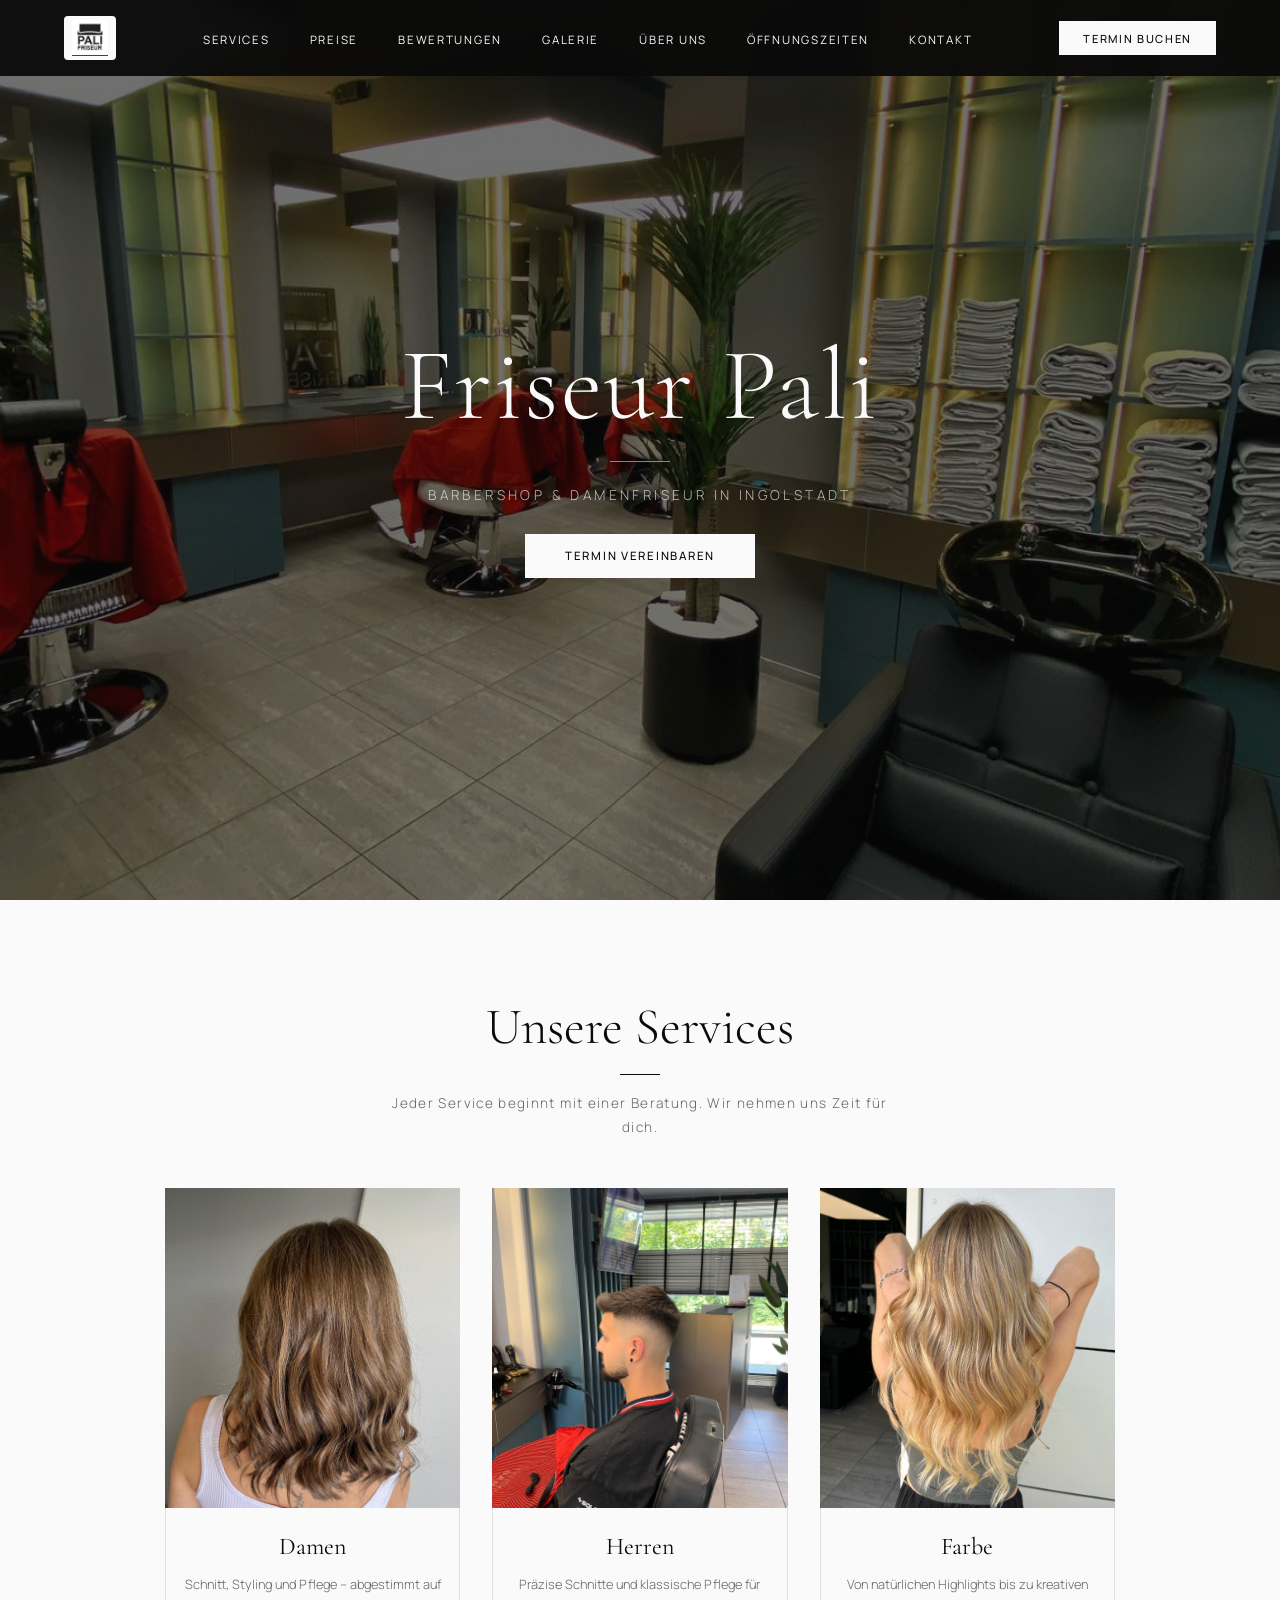
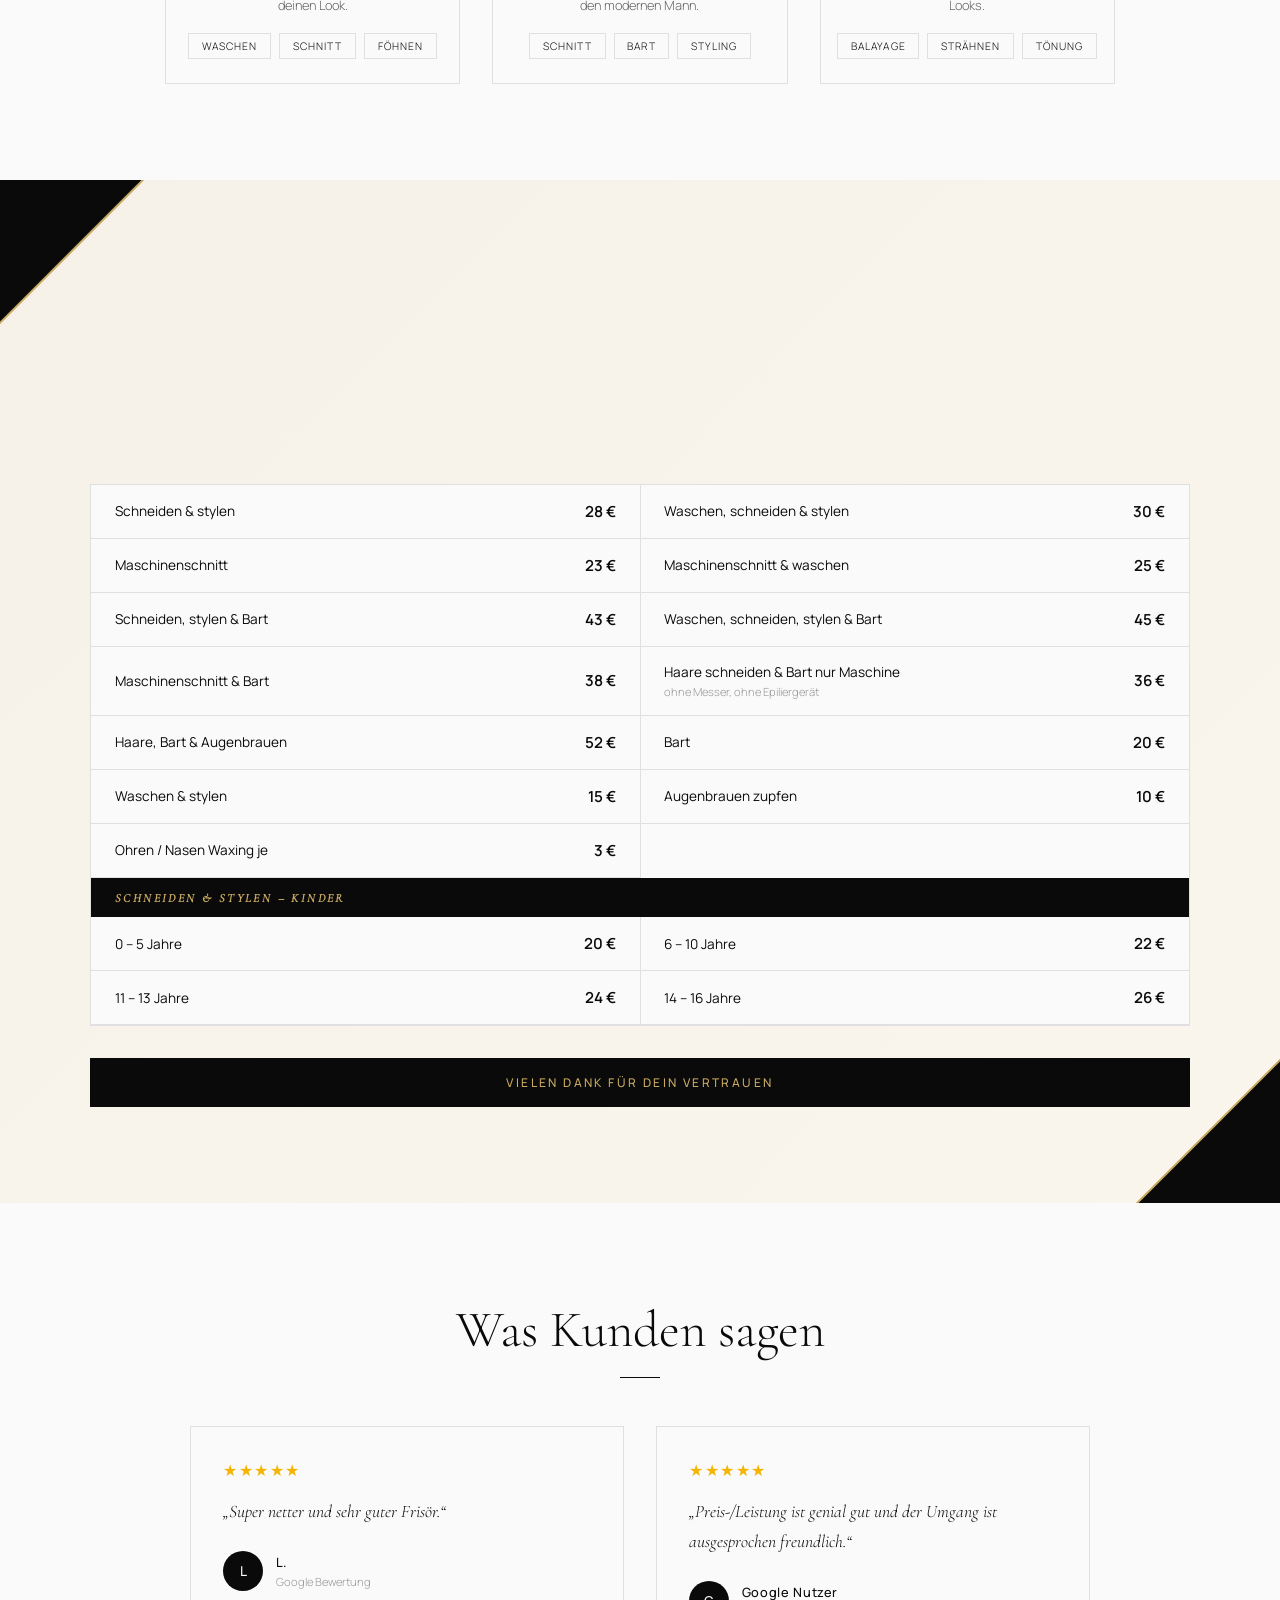
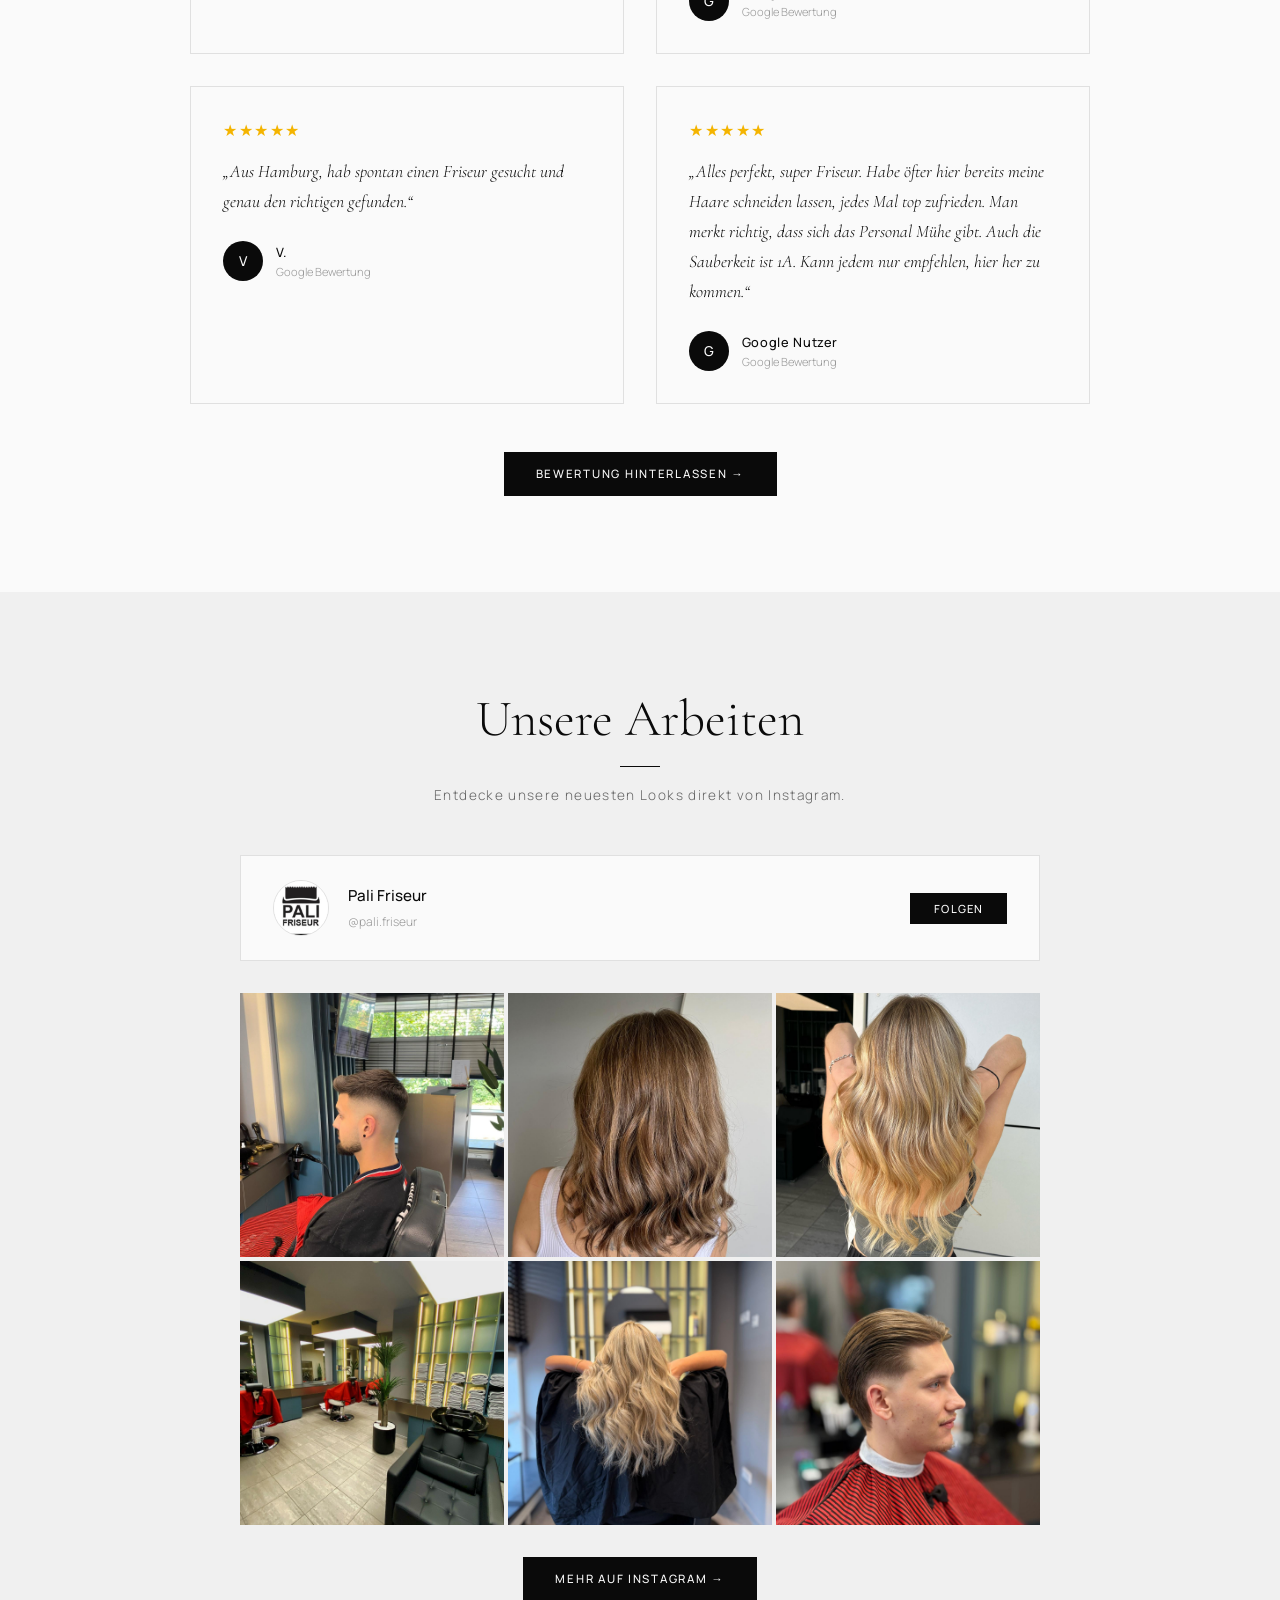
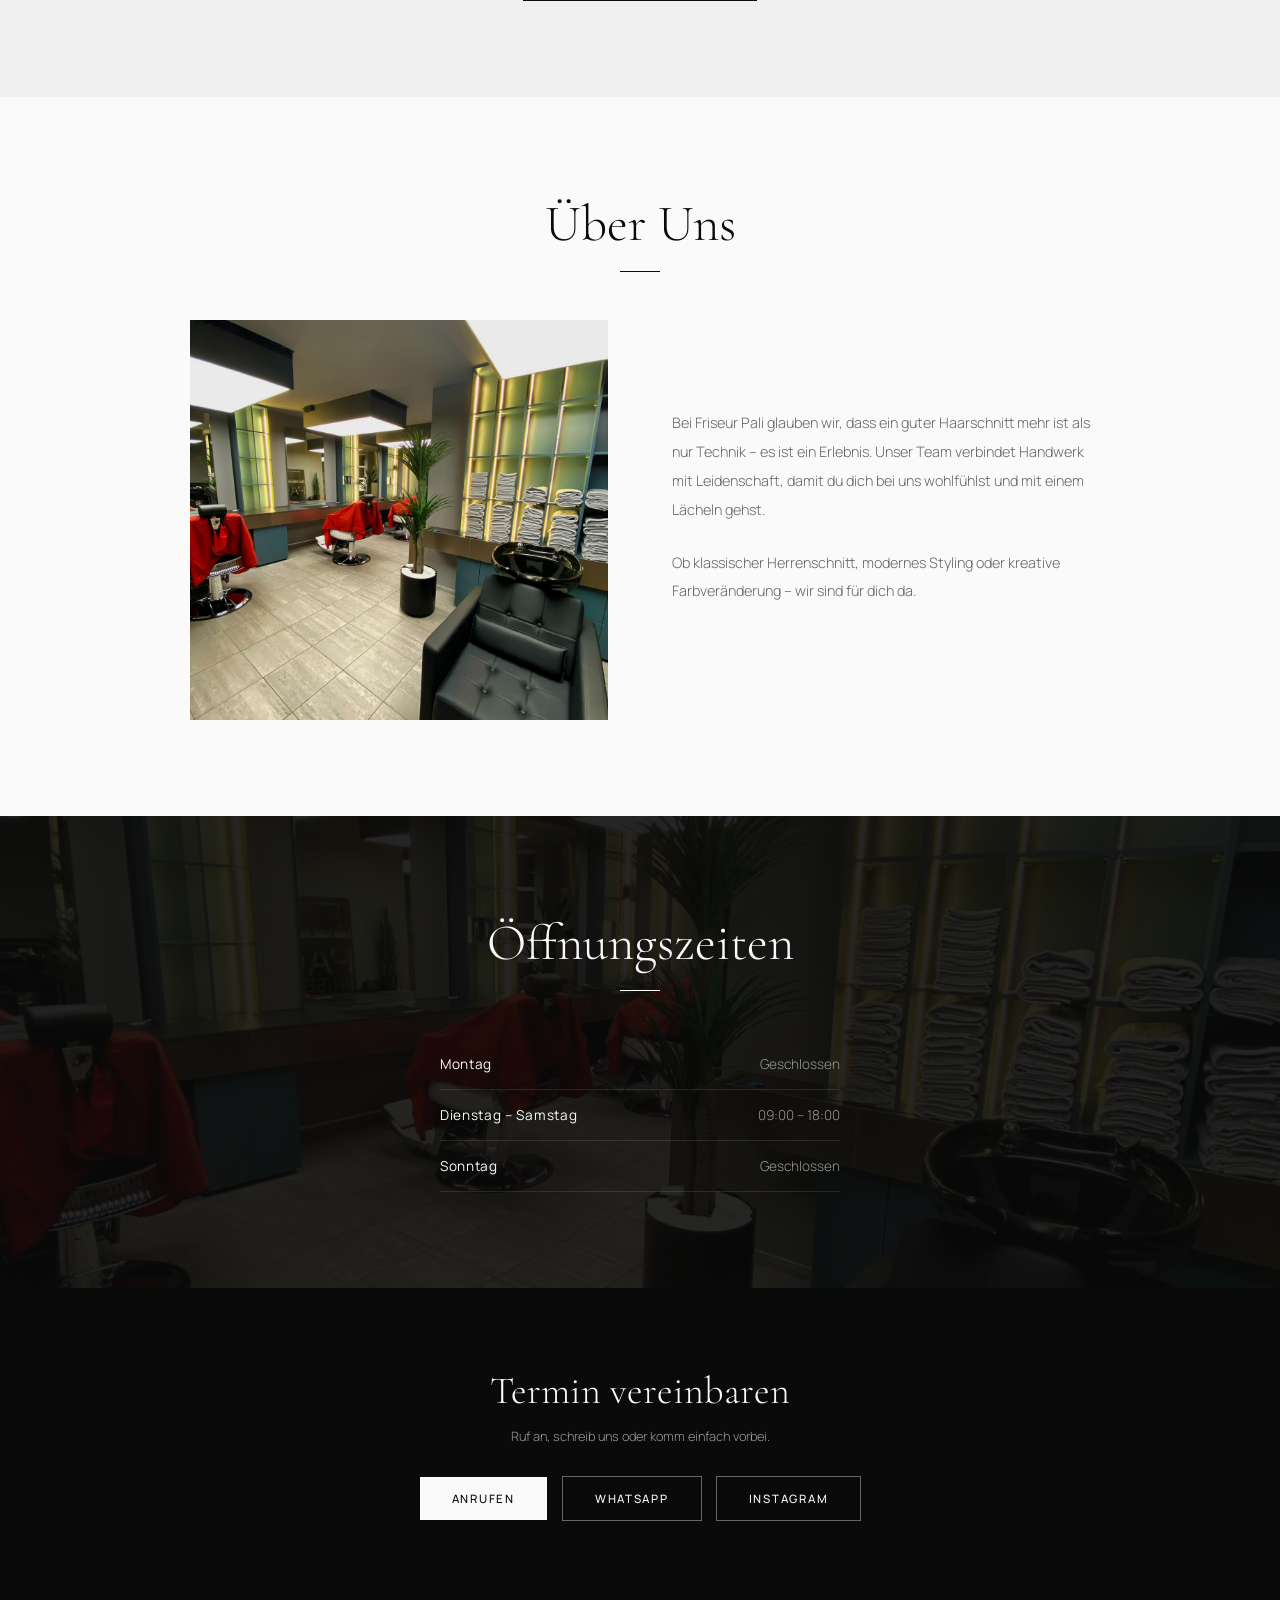
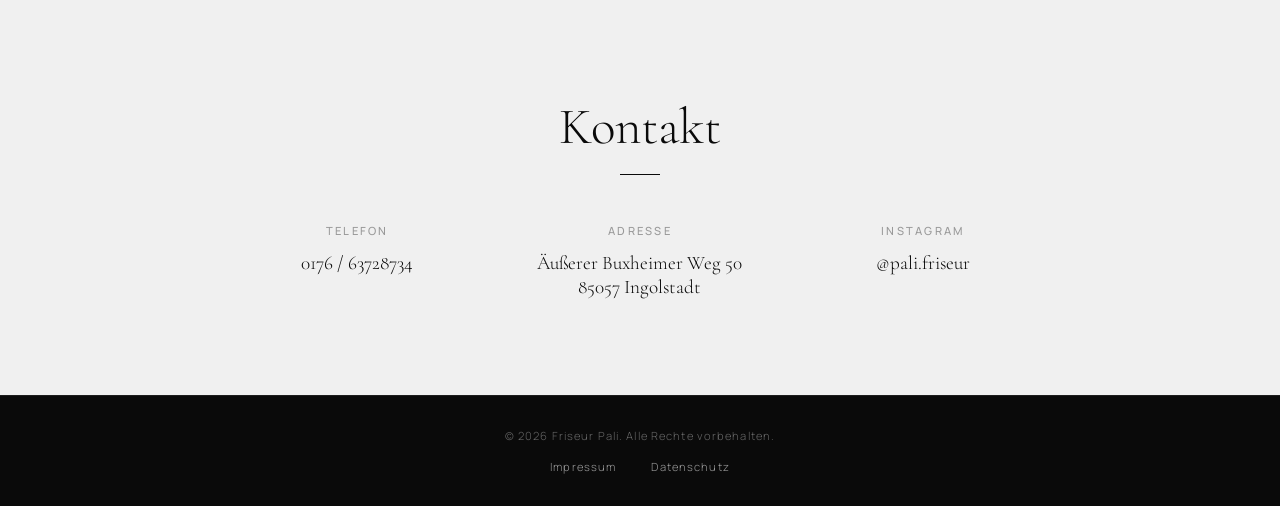
==== commit 5342c950: "Kleine Fehler behoben und Datenschutz verbessert - Schriften lokal gehostet statt von Google Fonts (" ====
--- a/index.html
+++ b/index.html
@@ -8,8 +8,8 @@
   <meta name="google-site-verification" content="SzxD8LN2hchojvJh5h3kL7DogZQliA0Rft6i_hQfP0A" />
   <link rel="icon" type="image/png" href="image.png">
   <link rel="apple-touch-icon" href="image.png">
-  <link rel="preconnect" href="https://fonts.googleapis.com">
-  <link href="https://fonts.googleapis.com/css2?family=Cormorant+Garamond:ital,wght@0,300;0,400;0,600;1,300;1,400&family=Manrope:wght@300;400;500;600&display=swap" rel="stylesheet">
+  <link rel="preload" href="fonts/manrope.woff2" as="font" type="font/woff2" crossorigin>
+  <link rel="stylesheet" href="fonts/fonts.css">
   <style>
     *, *::before, *::after { margin: 0; padding: 0; box-sizing: border-box; }
 
@@ -26,7 +26,7 @@
       --font-body: 'Manrope', sans-serif;
     }
 
-    html { scroll-behavior: smooth; }
+    html { scroll-behavior: smooth; scroll-padding-top: 76px; }
 
     body {
       font-family: var(--font-body);
@@ -129,6 +129,7 @@
     /*  HERO  */
     .hero {
       height: 100vh;
+      height: 100svh;
       display: flex;
       flex-direction: column;
       justify-content: center;
@@ -401,7 +402,7 @@
       gap: 1rem;
     }
 
-    .price-row:nth-child(odd) { border-right: 1px solid var(--gray-200); }
+    .price-row { box-shadow: 1px 0 0 var(--gray-200); }
 
     .price-row .label {
       flex: 1;
@@ -837,6 +838,16 @@
       border-top: 1px solid rgba(255,255,255,0.08);
     }
 
+    .footer-link {
+      color: var(--gray-400);
+      text-decoration: none;
+      letter-spacing: 0.1em;
+      font-size: 0.7rem;
+      margin: 0 1rem;
+      transition: color 0.3s;
+    }
+    .footer-link:hover { color: var(--white); }
+
     /*  SCROLL REVEAL  */
     .reveal {
       opacity: 0;
@@ -851,16 +862,18 @@
       .hamburger { display: flex; }
       .nav-links {
         position: fixed;
-        top: 0; right: -100%;
+        top: 0; right: 0;
         width: 75%; height: 100vh;
+        transform: translateX(100%);
+        visibility: hidden;
         background: rgba(10,10,10,0.98);
         flex-direction: column;
         justify-content: center;
         align-items: center;
         gap: 2rem;
-        transition: right 0.4s;
+        transition: transform 0.4s, visibility 0.4s;
       }
-      .nav-links.open { right: 0; }
+      .nav-links.open { transform: translateX(0); visibility: visible; }
       .nav-cta { display: none; }
       section { padding: 4rem 1.5rem; }
       .booking-section { padding: 4rem 1.5rem; }
@@ -872,19 +885,15 @@
       .insta-profile { flex-wrap: wrap; gap: 0.8rem; }
       .insta-follow { margin-left: 0; }
       .price-grid { grid-template-columns: 1fr; }
-      .price-row:nth-child(odd) { border-right: none; }
       .reviews-grid { grid-template-columns: 1fr; }
     }
   </style>
-  <link rel="stylesheet" href="refresh.css">
-  <meta name="theme-color" content="#243e36">
 </head>
 <body>
-  <a class="skip-link" href="#main-content">Zum Inhalt springen</a>
 
   <!-- NAV -->
   <nav>
-    <a href="#" class="nav-logo">
+    <a href="#" class="nav-logo" aria-label="Friseur Pali – zum Seitenanfang">
       <img src="image.png" alt="Pali Friseur Logo" class="nav-logo-img">
     </a>
     <ul class="nav-links" id="navLinks">
@@ -897,30 +906,23 @@
       <li><a href="#contact">Kontakt</a></li>
     </ul>
     <a href="#booking" class="nav-cta">Termin buchen</a>
-    <button class="hamburger" aria-label="Menü öffnen" aria-expanded="false" aria-controls="navLinks" onclick="toggleMenu()">
+    <button class="hamburger" id="hamburger" aria-label="Menü öffnen" aria-expanded="false" aria-controls="navLinks">
       <span></span><span></span><span></span>
     </button>
   </nav>
 
-  <main id="main-content">
   <!-- HERO -->
-  <section class="hero" aria-labelledby="hero-title">
+  <section class="hero">
+    <div class="hero-bg"></div>
     <div class="hero-content">
-      <p class="eyebrow">Friseur Pali · Ingolstadt</p>
-      <h1 id="hero-title">Dein Look.<br>Dein Stil.<br><em>Dein Moment.</em></h1>
-      <p class="hero-description">Dein Barbershop &amp; Damenfriseur in Ingolstadt. Ehrliches Handwerk, persönliche Beratung und ein Look, der zu dir passt.</p>
+      <h1>Friseur Pali</h1>
+      <div class="hero-line"></div>
+      <p>Barbershop &amp; Damenfriseur in Ingolstadt</p>
       <div class="hero-cta">
-        <a href="#booking">Termin vereinbaren <span aria-hidden="true">↗</span></a>
-        <a href="#services" class="hero-secondary">Salon entdecken <span aria-hidden="true">↓</span></a>
-      </div>
-      <div class="hero-detail"><span class="detail-dot" aria-hidden="true"></span> Für dich da: Di – Sa, 09:00 – 18:00 Uhr</div>
+        <a href="#booking">Termin vereinbaren</a>
+      </div>
     </div>
-    <figure class="hero-visual">
-      <img src="salon.jpeg" alt="Ein Blick in unseren Salon in Ingolstadt mit Stylingplätzen und Waschbereich" fetchpriority="high" width="1176" height="1568">
-      <figcaption><span>Ein guter Look beginnt hier.</span><span>Willkommen bei Pali <span aria-hidden="true">↗</span></span></figcaption>
-    </figure>
   </section>
-  <div class="salon-strip" aria-label="Unser Angebot"><span>Persönliche Beratung</span><span>Präzises Handwerk</span><span>Damen &amp; Herren</span><a href="#contact">Zuhause in Ingolstadt <span aria-hidden="true">↗</span></a></div>
 
   <!-- SERVICES -->
   <section id="services">
@@ -929,7 +931,7 @@
     <p class="services-subtitle reveal">Jeder Service beginnt mit einer Beratung. Wir nehmen uns Zeit für dich.</p>
     <div class="services-grid">
       <div class="service-card reveal">
-        <img src="damen.jpeg" alt="Damen Haarschnitt" class="service-img">
+        <img src="damen.jpeg" alt="Damen Haarschnitt" loading="lazy" class="service-img">
         <div class="service-card-body">
           <h3>Damen</h3>
           <p>Schnitt, Styling und Pflege – abgestimmt auf deinen Look.</p>
@@ -937,7 +939,7 @@
         </div>
       </div>
       <div class="service-card reveal">
-        <img src="herren.jpeg" alt="Herren Haarschnitt" class="service-img">
+        <img src="herren.jpeg" alt="Herren Haarschnitt" loading="lazy" class="service-img">
         <div class="service-card-body">
           <h3>Herren</h3>
           <p>Präzise Schnitte und klassische Pflege für den modernen Mann.</p>
@@ -945,7 +947,7 @@
         </div>
       </div>
       <div class="service-card reveal">
-        <img src="farbe.jpeg" alt="Haarfarbe Balayage" class="service-img">
+        <img src="farbe.jpeg" alt="Haarfarbe Balayage" loading="lazy" class="service-img">
         <div class="service-card-body">
           <h3>Farbe</h3>
           <p>Von natürlichen Highlights bis zu kreativen Looks.</p>
@@ -1039,7 +1041,7 @@
             <span class="price">26 €</span>
           </div>
         </div>
-        <div class="price-thanks">Vielen Dank für Ihr Vertrauen</div>
+        <div class="price-thanks">Vielen Dank für dein Vertrauen</div>
       </div>
 
       <!-- DAMEN -->
@@ -1181,7 +1183,7 @@
             <span class="price">ab 24 €</span>
           </div>
         </div>
-        <p class="price-note">Alle Preise verstehen sich ab – je nach Aufwand und Haarlänge. Bitte beachten Sie, dass für längeres und dickeres Haar ein Aufpreis berechnet wird.</p>
+        <p class="price-note">Alle Preise verstehen sich ab – je nach Aufwand und Haarlänge. Für längeres und dickeres Haar wird ein Aufpreis berechnet.</p>
       </div>
     </div>
   </section>
@@ -1193,7 +1195,7 @@
     <div class="reviews-grid">
       <div class="review-card reveal">
         <div class="review-stars">★★★★★</div>
-        <p class="review-text">„Super netter und sehr guter Frisör."</p>
+        <p class="review-text">„Super netter und sehr guter Frisör.“</p>
         <div class="review-author">
           <div class="review-avatar">L</div>
           <div>
@@ -1204,7 +1206,7 @@
       </div>
       <div class="review-card reveal">
         <div class="review-stars">★★★★★</div>
-        <p class="review-text">„Preis-/Leistung ist genial gut und der Umgang ist ausgesprochen freundlich."</p>
+        <p class="review-text">„Preis-/Leistung ist genial gut und der Umgang ist ausgesprochen freundlich.“</p>
         <div class="review-author">
           <div class="review-avatar">G</div>
           <div>
@@ -1215,7 +1217,7 @@
       </div>
       <div class="review-card reveal">
         <div class="review-stars">★★★★★</div>
-        <p class="review-text">„Aus Hamburg, hab spontan einen Friseur gesucht und genau den richtigen gefunden."</p>
+        <p class="review-text">„Aus Hamburg, hab spontan einen Friseur gesucht und genau den richtigen gefunden.“</p>
         <div class="review-author">
           <div class="review-avatar">V</div>
           <div>
@@ -1226,18 +1228,18 @@
       </div>
       <div class="review-card reveal">
         <div class="review-stars">★★★★★</div>
-        <p class="review-text">„Alles perfekt, super Friseur. Habe öfter hier bereits meine Haare schneiden lassen, jedes Mal top zufrieden. Man merkt richtig, dass sich das Personal Mühe gibt. Auch die Sauberkeit ist 1A. Kann jedem nur empfehlen, hier her zu kommen."</p>
+        <p class="review-text">„Alles perfekt, super Friseur. Habe öfter hier bereits meine Haare schneiden lassen, jedes Mal top zufrieden. Man merkt richtig, dass sich das Personal Mühe gibt. Auch die Sauberkeit ist 1A. Kann jedem nur empfehlen, hier her zu kommen.“</p>
         <div class="review-author">
           <div class="review-avatar">G</div>
           <div>
             <div class="review-name">Google Nutzer</div>
-            <div class="review-source">Google Bewertung · vor 6 Monaten</div>
+            <div class="review-source">Google Bewertung</div>
           </div>
         </div>
       </div>
     </div>
     <div class="reviews-cta reveal">
-      <a href="https://maps.app.goo.gl/Wamcm5dPCNEsefhC9" target="_blank">Bewertung hinterlassen →</a>
+      <a href="https://maps.app.goo.gl/Wamcm5dPCNEsefhC9" target="_blank" rel="noopener">Bewertung hinterlassen →</a>
     </div>
   </section>
 
@@ -1247,7 +1249,7 @@
     <div class="section-line reveal"></div>
     <p class="gallery-subtitle reveal">Entdecke unsere neuesten Looks direkt von Instagram.</p>
     <div class="insta-embed reveal">
-      <a href="https://instagram.com/pali.friseur" target="_blank" class="insta-profile">
+      <a href="https://instagram.com/pali.friseur" target="_blank" rel="noopener" class="insta-profile">
         <div class="insta-avatar"><img src="image.png" alt="Pali Friseur"></div>
         <div class="insta-info">
           <strong>Pali Friseur</strong>
@@ -1256,15 +1258,15 @@
         <span class="insta-follow">Folgen</span>
       </a>
       <div class="insta-grid">
-        <a href="https://instagram.com/pali.friseur" target="_blank" class="insta-grid-item"><img src="herren.jpeg" alt="Herrenschnitt"></a>
-        <a href="https://instagram.com/pali.friseur" target="_blank" class="insta-grid-item"><img src="damen.jpeg" alt="Damenschnitt"></a>
-        <a href="https://instagram.com/pali.friseur" target="_blank" class="insta-grid-item"><img src="farbe.jpeg" alt="Haarfarbe"></a>
-        <a href="https://instagram.com/pali.friseur" target="_blank" class="insta-grid-item"><img src="salon.jpeg" alt="Salon"></a>
-        <a href="https://instagram.com/pali.friseur" target="_blank" class="insta-grid-item"><img src="damen2.jpeg" alt="Damenschnitt"></a>
-        <a href="https://instagram.com/pali.friseur" target="_blank" class="insta-grid-item"><img src="herren2.jpeg" alt="Herrenschnitt"></a>
+        <a href="https://instagram.com/pali.friseur" target="_blank" rel="noopener" class="insta-grid-item"><img loading="lazy" src="herren.jpeg" alt="Herrenschnitt"></a>
+        <a href="https://instagram.com/pali.friseur" target="_blank" rel="noopener" class="insta-grid-item"><img loading="lazy" src="damen.jpeg" alt="Damenschnitt"></a>
+        <a href="https://instagram.com/pali.friseur" target="_blank" rel="noopener" class="insta-grid-item"><img loading="lazy" src="farbe.jpeg" alt="Haarfarbe"></a>
+        <a href="https://instagram.com/pali.friseur" target="_blank" rel="noopener" class="insta-grid-item"><img loading="lazy" src="salon.jpeg" alt="Salon"></a>
+        <a href="https://instagram.com/pali.friseur" target="_blank" rel="noopener" class="insta-grid-item"><img loading="lazy" src="damen2.jpeg" alt="Damenschnitt"></a>
+        <a href="https://instagram.com/pali.friseur" target="_blank" rel="noopener" class="insta-grid-item"><img loading="lazy" src="herren2.jpeg" alt="Herrenschnitt"></a>
       </div>
       <div class="insta-cta">
-        <a href="https://instagram.com/pali.friseur" target="_blank">Mehr auf Instagram →</a>
+        <a href="https://instagram.com/pali.friseur" target="_blank" rel="noopener">Mehr auf Instagram →</a>
       </div>
     </div>
   </section>
@@ -1274,7 +1276,7 @@
     <h2 class="section-title reveal">Über Uns</h2>
     <div class="section-line reveal"></div>
     <div class="about-wrapper reveal">
-      <img src="salon.jpeg" alt="Pali Friseur Salon" class="about-img">
+      <img src="salon.jpeg" alt="Pali Friseur Salon" loading="lazy" class="about-img">
       <div class="about-text">
         <p>Bei Friseur Pali glauben wir, dass ein guter Haarschnitt mehr ist als nur Technik – es ist ein Erlebnis. Unser Team verbindet Handwerk mit Leidenschaft, damit du dich bei uns wohlfühlst und mit einem Lächeln gehst.</p>
         <p>Ob klassischer Herrenschnitt, modernes Styling oder kreative Farbveränderung – wir sind für dich da.</p>
@@ -1300,8 +1302,8 @@
     <p class="booking-sub reveal">Ruf an, schreib uns oder komm einfach vorbei.</p>
     <div class="booking-buttons reveal">
       <a href="tel:+4917663728734" class="btn btn-white">Anrufen</a>
-      <a href="https://wa.me/4917663728734" class="btn btn-outline">WhatsApp</a>
-      <a href="https://instagram.com/pali.friseur" class="btn btn-outline">Instagram</a>
+      <a href="https://wa.me/4917663728734" target="_blank" rel="noopener" class="btn btn-outline">WhatsApp</a>
+      <a href="https://instagram.com/pali.friseur" target="_blank" rel="noopener" class="btn btn-outline">Instagram</a>
     </div>
   </section>
 
@@ -1316,29 +1318,28 @@
       </div>
       <div class="contact-item">
         <h4>Adresse</h4>
-        <p>Äußerer Buxheimer Weg 50<br>85057 Ingolstadt</p>
+        <a href="https://maps.app.goo.gl/Wamcm5dPCNEsefhC9" target="_blank" rel="noopener">Äußerer Buxheimer Weg 50<br>85057 Ingolstadt</a>
       </div>
       <div class="contact-item">
         <h4>Instagram</h4>
-        <a href="https://instagram.com/pali.friseur" target="_blank">@pali.friseur</a>
+        <a href="https://instagram.com/pali.friseur" target="_blank" rel="noopener">@pali.friseur</a>
       </div>
     </div>
   </section>
 
-  </main>
   <!-- FOOTER -->
   <footer>
     <div style="margin-bottom: 1rem;">
       &copy; 2026 Friseur Pali. Alle Rechte vorbehalten.
     </div>
-    <a href="#" onclick="document.getElementById('impressum-modal').style.display='flex'; return false;" style="color: var(--gray-400); text-decoration: none; letter-spacing: 0.1em; font-size: 0.7rem; margin: 0 1rem; transition: color 0.3s;" onmouseover="this.style.color='#fff'" onmouseout="this.style.color='#999'">Impressum</a>
-    <a href="#" onclick="document.getElementById('datenschutz-modal').style.display='flex'; return false;" style="color: var(--gray-400); text-decoration: none; letter-spacing: 0.1em; font-size: 0.7rem; margin: 0 1rem; transition: color 0.3s;" onmouseover="this.style.color='#fff'" onmouseout="this.style.color='#999'">Datenschutz</a>
+    <a href="#impressum" class="footer-link" onclick="openModal('impressum-modal'); return false;">Impressum</a>
+    <a href="#datenschutz" class="footer-link" onclick="openModal('datenschutz-modal'); return false;">Datenschutz</a>
   </footer>
 
   <!-- IMPRESSUM MODAL -->
-  <div id="impressum-modal" style="display:none; position:fixed; inset:0; background:rgba(0,0,0,0.75); z-index:999; align-items:center; justify-content:center; padding:1rem;" onclick="if(event.target===this)this.style.display='none'">
+  <div id="impressum-modal" role="dialog" aria-modal="true" style="display:none; position:fixed; inset:0; background:rgba(0,0,0,0.75); z-index:999; align-items:center; justify-content:center; padding:1rem;" onclick="if(event.target===this)closeModals()">
     <div style="background:#fff; max-width:680px; width:100%; max-height:85vh; overflow-y:auto; padding:3rem; position:relative;">
-      <button onclick="document.getElementById('impressum-modal').style.display='none'" style="position:absolute; top:1.2rem; right:1.5rem; background:none; border:none; font-size:1.8rem; cursor:pointer; color:#999; line-height:1;">&times;</button>
+      <button onclick="closeModals()" aria-label="Schließen" style="position:absolute; top:1.2rem; right:1.5rem; background:none; border:none; font-size:1.8rem; cursor:pointer; color:#999; line-height:1;">&times;</button>
       <h2 style="font-family:'Cormorant Garamond',serif; font-size:2.2rem; font-weight:300; margin-bottom:1rem;">Impressum</h2>
       <div style="width:40px; height:1px; background:#0a0a0a; margin-bottom:2rem;"></div>
       <p style="font-size:0.8rem; color:#666; margin-bottom:1.5rem;">Angaben gemäß § 5 DDG</p>
@@ -1371,82 +1372,90 @@
     </div>
   </div>
 
+
+  <!-- DATENSCHUTZ MODAL -->
+  <div id="datenschutz-modal" role="dialog" aria-modal="true" style="display:none; position:fixed; inset:0; background:rgba(0,0,0,0.75); z-index:999; align-items:center; justify-content:center; padding:1rem;" onclick="if(event.target===this)closeModals()">
+    <div style="background:#fff; max-width:720px; width:100%; max-height:88vh; overflow-y:auto; padding:3rem; position:relative;">
+      <button onclick="closeModals()" aria-label="Schließen" style="position:absolute; top:1.2rem; right:1.5rem; background:none; border:none; font-size:1.8rem; cursor:pointer; color:#999; line-height:1;">&times;</button>
+      <h2 style="font-family:'Cormorant Garamond',serif; font-size:2.2rem; font-weight:300; margin-bottom:1rem;">Datenschutzerklärung</h2>
+      <div style="width:40px; height:1px; background:#0a0a0a; margin-bottom:2rem;"></div>
+
+      <p style="font-size:0.85rem; line-height:1.9; color:#444; margin-bottom:1.5rem;"><strong>1. Datenschutz auf einen Blick</strong></p>
+      <p style="font-size:0.82rem; line-height:1.9; color:#444; margin-bottom:1rem;"><strong>Allgemeine Hinweise</strong><br>Die folgenden Hinweise geben einen einfachen Überblick darüber, was mit Ihren personenbezogenen Daten passiert, wenn Sie diese Website besuchen. Personenbezogene Daten sind alle Daten, mit denen Sie persönlich identifiziert werden können.</p>
+      <p style="font-size:0.82rem; line-height:1.9; color:#444; margin-bottom:1rem;"><strong>Datenerfassung auf dieser Website</strong><br>Die Datenverarbeitung auf dieser Website erfolgt durch den Websitebetreiber: Perparim Kurti, Äußerer Buxheimer Weg 50, 85057 Ingolstadt, E-Mail: friseur.pali@gmail.com</p>
+      <p style="font-size:0.82rem; line-height:1.9; color:#444; margin-bottom:1rem;">Ihre Daten werden automatisch beim Besuch der Website durch unsere IT-Systeme erfasst (technische Daten wie Internetbrowser, Betriebssystem, Uhrzeit des Seitenaufrufs).</p>
+      <p style="font-size:0.82rem; line-height:1.9; color:#444; margin-bottom:1.5rem;">Sie haben jederzeit das Recht auf Auskunft, Berichtigung oder Löschung Ihrer gespeicherten personenbezogenen Daten sowie das Recht auf Einschränkung der Verarbeitung, Widerspruch und Datenübertragbarkeit. Bei Fragen wenden Sie sich an: friseur.pali@gmail.com</p>
+
+      <p style="font-size:0.85rem; line-height:1.9; color:#444; margin-bottom:1rem;"><strong>2. Hosting</strong></p>
+      <p style="font-size:0.82rem; line-height:1.9; color:#444; margin-bottom:1rem;"><strong>IONOS</strong><br>Anbieter ist die IONOS SE, Elgendorfer Str. 57, 56410 Montabaur. Wenn Sie unsere Website besuchen, erfasst IONOS verschiedene Logfiles inklusive Ihrer IP-Adressen. Details entnehmen Sie der Datenschutzerklärung von IONOS: <a href="https://www.ionos.de/terms-gtc/terms-privacy" target="_blank" rel="noopener" style="color:#0a0a0a;">ionos.de/terms-gtc/terms-privacy</a></p>
+      <p style="font-size:0.82rem; line-height:1.9; color:#444; margin-bottom:1.5rem;">Die Verwendung von IONOS erfolgt auf Grundlage von Art. 6 Abs. 1 lit. f DSGVO. Wir haben einen Vertrag über Auftragsverarbeitung (AVV) mit IONOS geschlossen.</p>
+
+      <p style="font-size:0.85rem; line-height:1.9; color:#444; margin-bottom:1rem;"><strong>3. Allgemeine Hinweise und Pflichtinformationen</strong></p>
+      <p style="font-size:0.82rem; line-height:1.9; color:#444; margin-bottom:1rem;"><strong>Speicherdauer</strong><br>Soweit innerhalb dieser Datenschutzerklärung keine speziellere Speicherdauer genannt wurde, verbleiben Ihre personenbezogenen Daten bei uns, bis der Zweck für die Datenverarbeitung entfällt.</p>
+      <p style="font-size:0.82rem; line-height:1.9; color:#444; margin-bottom:1rem;"><strong>Beschwerderecht</strong><br>Im Falle von Verstößen gegen die DSGVO steht den Betroffenen ein Beschwerderecht bei einer Aufsichtsbehörde zu, insbesondere in dem Mitgliedstaat ihres gewöhnlichen Aufenthalts.</p>
+      <p style="font-size:0.82rem; line-height:1.9; color:#444; margin-bottom:1.5rem;"><strong>Widerspruchsrecht</strong><br>Sie haben das Recht, aus Gründen, die sich aus Ihrer besonderen Situation ergeben, jederzeit gegen die Verarbeitung Ihrer personenbezogenen Daten Widerspruch einzulegen (Art. 21 DSGVO).</p>
+
+      <p style="font-size:0.85rem; line-height:1.9; color:#444; margin-bottom:1rem;"><strong>4. Datenerfassung auf dieser Website</strong></p>
+      <p style="font-size:0.82rem; line-height:1.9; color:#444; margin-bottom:1rem;"><strong>Cookies</strong><br>Diese Website verwendet keine eigenen Cookies. Externe Dienste wie IONOS (Hosting) können technisch notwendige Cookies setzen. Sie können Ihren Browser so einstellen, dass Cookies generell abgelehnt werden.</p>
+      <p style="font-size:0.82rem; line-height:1.9; color:#444; margin-bottom:1.5rem;"><strong>Anfrage per E-Mail oder Telefon</strong><br>Wenn Sie uns per E-Mail oder Telefon kontaktieren, wird Ihre Anfrage inklusive aller daraus hervorgehenden personenbezogenen Daten zum Zwecke der Bearbeitung bei uns gespeichert. Rechtsgrundlage: Art. 6 Abs. 1 lit. b DSGVO. Die Daten verbleiben bei uns, bis Sie uns zur Löschung auffordern oder der Zweck entfällt.</p>
+
+      <p style="font-size:0.85rem; line-height:1.9; color:#444; margin-bottom:1rem;"><strong>5. Soziale Medien – Instagram</strong></p>
+      <p style="font-size:0.82rem; line-height:1.9; color:#444; margin-bottom:1.5rem;">Auf dieser Website sind Links und Funktionen des Dienstes Instagram eingebunden. Anbieter: Meta Platforms Ireland Limited, Merrion Road, Dublin 4, D04 X2K5, Irland. Wenn Sie auf den Instagram-Link klicken, wird eine direkte Verbindung zwischen Ihrem Endgerät und dem Instagram-Server hergestellt. Instagram erhält dadurch Informationen über den Besuch dieser Website. Die Nutzung erfolgt auf Grundlage Ihrer Einwilligung nach Art. 6 Abs. 1 lit. a DSGVO. Weitere Infos: <a href="https://privacycenter.instagram.com/policy/" target="_blank" rel="noopener" style="color:#0a0a0a;">privacycenter.instagram.com/policy</a></p>
+
+      <p style="font-size:0.85rem; line-height:1.9; color:#444; margin-bottom:1rem;"><strong>6. Analyse-Tools</strong></p>
+      <p style="font-size:0.82rem; line-height:1.9; color:#444; margin-bottom:1.5rem;"><strong>IONOS WebAnalytics</strong><br>Diese Website nutzt die Analysedienste von IONOS WebAnalytics. Dabei werden u.a. Besucherzahlen, Besucherverhalten und technische Daten anonymisiert erfasst. Cookies werden von IONOS WebAnalytics nicht gespeichert. Rechtsgrundlage: Art. 6 Abs. 1 lit. f DSGVO. Weitere Infos: <a href="https://www.ionos.de/terms-gtc/datenschutzerklaerung/" target="_blank" rel="noopener" style="color:#0a0a0a;">ionos.de/terms-gtc/datenschutzerklaerung</a></p>
+
+      <p style="font-size:0.75rem; color:#999; margin-top:1rem;">Quelle: eRecht24.de</p>
+    </div>
+  </div>
+
   <script>
     // Scroll reveal
     const reveals = document.querySelectorAll('.reveal');
     const observer = new IntersectionObserver((entries) => {
       entries.forEach(entry => {
-        if (entry.isIntersecting) entry.target.classList.add('visible');
+        if (entry.isIntersecting) {
+          entry.target.classList.add('visible');
+          observer.unobserve(entry.target);
+        }
       });
-    }, { threshold: 0.15 });
+    }, { threshold: 0, rootMargin: '0px 0px -60px 0px' });
     reveals.forEach(el => observer.observe(el));
 
-    function toggleMenu(force) {
-      const links = document.getElementById('navLinks');
-      const button = document.querySelector('.hamburger');
-      const open = typeof force === 'boolean' ? force : !links.classList.contains('open');
-      links.classList.toggle('open', open);
-      button.setAttribute('aria-expanded', String(open));
-      button.setAttribute('aria-label', open ? 'Menü schließen' : 'Menü öffnen');
-    }
-    document.querySelectorAll('.nav-links a').forEach(link => link.addEventListener('click', () => toggleMenu(false)));
-    document.addEventListener('keydown', event => {
-      if (event.key === 'Escape' && document.querySelector('.nav-links.open')) {
-        toggleMenu(false);
-        document.querySelector('.hamburger').focus();
-      }
+    // Mobile Menü
+    const navLinks = document.getElementById('navLinks');
+    const hamburger = document.getElementById('hamburger');
+    function setMenu(open) {
+      navLinks.classList.toggle('open', open);
+      hamburger.setAttribute('aria-expanded', open);
+      hamburger.setAttribute('aria-label', open ? 'Menü schließen' : 'Menü öffnen');
+    }
+    hamburger.addEventListener('click', () => setMenu(!navLinks.classList.contains('open')));
+    navLinks.querySelectorAll('a').forEach(a => a.addEventListener('click', () => setMenu(false)));
+
+    // Impressum / Datenschutz
+    function openModal(id) {
+      document.getElementById(id).style.display = 'flex';
+      document.body.style.overflow = 'hidden';
+    }
+    function closeModals() {
+      document.querySelectorAll('[role="dialog"]').forEach(m => m.style.display = 'none');
+      document.body.style.overflow = '';
+    }
+    document.addEventListener('keydown', e => {
+      if (e.key === 'Escape') { closeModals(); setMenu(false); }
     });
-    document.querySelectorAll('.price-tab').forEach(button => button.setAttribute('aria-pressed', String(button.classList.contains('active'))));
+    if (location.hash === '#impressum') openModal('impressum-modal');
+    if (location.hash === '#datenschutz') openModal('datenschutz-modal');
 
     // Price tabs
     function showPrices(type, btn) {
       document.querySelectorAll('.price-list').forEach(el => el.classList.remove('active'));
-      document.querySelectorAll('.price-tab').forEach(el => {
-        el.classList.remove('active');
-        el.setAttribute('aria-pressed', 'false');
-      });
-      document.getElementById(type + '-list').classList.add('active', 'visible');
+      document.querySelectorAll('.price-tab').forEach(el => el.classList.remove('active'));
+      document.getElementById(type + '-list').classList.add('active');
       btn.classList.add('active');
-      btn.setAttribute('aria-pressed', 'true');
     }
   </script>
 
-
-  <!-- DATENSCHUTZ MODAL -->
-  <div id="datenschutz-modal" style="display:none; position:fixed; inset:0; background:rgba(0,0,0,0.75); z-index:999; align-items:center; justify-content:center; padding:1rem;" onclick="if(event.target===this)this.style.display='none'">
-    <div style="background:#fff; max-width:720px; width:100%; max-height:88vh; overflow-y:auto; padding:3rem; position:relative;">
-      <button onclick="document.getElementById('datenschutz-modal').style.display='none'" style="position:absolute; top:1.2rem; right:1.5rem; background:none; border:none; font-size:1.8rem; cursor:pointer; color:#999; line-height:1;">&times;</button>
-      <h2 style="font-family:'Cormorant Garamond',serif; font-size:2.2rem; font-weight:300; margin-bottom:1rem;">Datenschutzerklärung</h2>
-      <div style="width:40px; height:1px; background:#0a0a0a; margin-bottom:2rem;"></div>
-
-      <p style="font-size:0.85rem; line-height:1.9; color:#444; margin-bottom:1.5rem;"><strong>1. Datenschutz auf einen Blick</strong></p>
-      <p style="font-size:0.82rem; line-height:1.9; color:#444; margin-bottom:1rem;"><strong>Allgemeine Hinweise</strong><br>Die folgenden Hinweise geben einen einfachen Überblick darüber, was mit Ihren personenbezogenen Daten passiert, wenn Sie diese Website besuchen. Personenbezogene Daten sind alle Daten, mit denen Sie persönlich identifiziert werden können.</p>
-      <p style="font-size:0.82rem; line-height:1.9; color:#444; margin-bottom:1rem;"><strong>Datenerfassung auf dieser Website</strong><br>Die Datenverarbeitung auf dieser Website erfolgt durch den Websitebetreiber: Perparim Kurti, Äußerer Buxheimer Weg 50, 85057 Ingolstadt, E-Mail: friseur.pali@gmail.com</p>
-      <p style="font-size:0.82rem; line-height:1.9; color:#444; margin-bottom:1rem;">Ihre Daten werden automatisch beim Besuch der Website durch unsere IT-Systeme erfasst (technische Daten wie Internetbrowser, Betriebssystem, Uhrzeit des Seitenaufrufs).</p>
-      <p style="font-size:0.82rem; line-height:1.9; color:#444; margin-bottom:1.5rem;">Sie haben jederzeit das Recht auf Auskunft, Berichtigung oder Löschung Ihrer gespeicherten personenbezogenen Daten sowie das Recht auf Einschränkung der Verarbeitung, Widerspruch und Datenübertragbarkeit. Bei Fragen wenden Sie sich an: friseur.pali@gmail.com</p>
-
-      <p style="font-size:0.85rem; line-height:1.9; color:#444; margin-bottom:1rem;"><strong>2. Hosting</strong></p>
-      <p style="font-size:0.82rem; line-height:1.9; color:#444; margin-bottom:1rem;"><strong>IONOS</strong><br>Anbieter ist die IONOS SE, Elgendorfer Str. 57, 56410 Montabaur. Wenn Sie unsere Website besuchen, erfasst IONOS verschiedene Logfiles inklusive Ihrer IP-Adressen. Details entnehmen Sie der Datenschutzerklärung von IONOS: <a href="https://www.ionos.de/terms-gtc/terms-privacy" target="_blank" style="color:#0a0a0a;">ionos.de/terms-gtc/terms-privacy</a></p>
-      <p style="font-size:0.82rem; line-height:1.9; color:#444; margin-bottom:1.5rem;">Die Verwendung von IONOS erfolgt auf Grundlage von Art. 6 Abs. 1 lit. f DSGVO. Wir haben einen Vertrag über Auftragsverarbeitung (AVV) mit IONOS geschlossen.</p>
-
-      <p style="font-size:0.85rem; line-height:1.9; color:#444; margin-bottom:1rem;"><strong>3. Allgemeine Hinweise und Pflichtinformationen</strong></p>
-      <p style="font-size:0.82rem; line-height:1.9; color:#444; margin-bottom:1rem;"><strong>Speicherdauer</strong><br>Soweit innerhalb dieser Datenschutzerklärung keine speziellere Speicherdauer genannt wurde, verbleiben Ihre personenbezogenen Daten bei uns, bis der Zweck für die Datenverarbeitung entfällt.</p>
-      <p style="font-size:0.82rem; line-height:1.9; color:#444; margin-bottom:1rem;"><strong>Beschwerderecht</strong><br>Im Falle von Verstößen gegen die DSGVO steht den Betroffenen ein Beschwerderecht bei einer Aufsichtsbehörde zu, insbesondere in dem Mitgliedstaat ihres gewöhnlichen Aufenthalts.</p>
-      <p style="font-size:0.82rem; line-height:1.9; color:#444; margin-bottom:1.5rem;"><strong>Widerspruchsrecht</strong><br>Sie haben das Recht, aus Gründen, die sich aus Ihrer besonderen Situation ergeben, jederzeit gegen die Verarbeitung Ihrer personenbezogenen Daten Widerspruch einzulegen (Art. 21 DSGVO).</p>
-
-      <p style="font-size:0.85rem; line-height:1.9; color:#444; margin-bottom:1rem;"><strong>4. Datenerfassung auf dieser Website</strong></p>
-      <p style="font-size:0.82rem; line-height:1.9; color:#444; margin-bottom:1rem;"><strong>Cookies</strong><br>Diese Website verwendet keine eigenen Cookies. Externe Dienste wie IONOS (Hosting) können technisch notwendige Cookies setzen. Sie können Ihren Browser so einstellen, dass Cookies generell abgelehnt werden.</p>
-      <p style="font-size:0.82rem; line-height:1.9; color:#444; margin-bottom:1.5rem;"><strong>Anfrage per E-Mail oder Telefon</strong><br>Wenn Sie uns per E-Mail oder Telefon kontaktieren, wird Ihre Anfrage inklusive aller daraus hervorgehenden personenbezogenen Daten zum Zwecke der Bearbeitung bei uns gespeichert. Rechtsgrundlage: Art. 6 Abs. 1 lit. b DSGVO. Die Daten verbleiben bei uns, bis Sie uns zur Löschung auffordern oder der Zweck entfällt.</p>
-
-      <p style="font-size:0.85rem; line-height:1.9; color:#444; margin-bottom:1rem;"><strong>5. Soziale Medien – Instagram</strong></p>
-      <p style="font-size:0.82rem; line-height:1.9; color:#444; margin-bottom:1.5rem;">Auf dieser Website sind Links und Funktionen des Dienstes Instagram eingebunden. Anbieter: Meta Platforms Ireland Limited, Merrion Road, Dublin 4, D04 X2K5, Irland. Wenn Sie auf den Instagram-Link klicken, wird eine direkte Verbindung zwischen Ihrem Endgerät und dem Instagram-Server hergestellt. Instagram erhält dadurch Informationen über den Besuch dieser Website. Die Nutzung erfolgt auf Grundlage Ihrer Einwilligung nach Art. 6 Abs. 1 lit. a DSGVO. Weitere Infos: <a href="https://privacycenter.instagram.com/policy/" target="_blank" style="color:#0a0a0a;">privacycenter.instagram.com/policy</a></p>
-
-      <p style="font-size:0.85rem; line-height:1.9; color:#444; margin-bottom:1rem;"><strong>6. Analyse-Tools</strong></p>
-      <p style="font-size:0.82rem; line-height:1.9; color:#444; margin-bottom:1.5rem;"><strong>IONOS WebAnalytics</strong><br>Diese Website nutzt die Analysedienste von IONOS WebAnalytics. Dabei werden u.a. Besucherzahlen, Besucherverhalten und technische Daten anonymisiert erfasst. Cookies werden von IONOS WebAnalytics nicht gespeichert. Rechtsgrundlage: Art. 6 Abs. 1 lit. f DSGVO. Weitere Infos: <a href="https://www.ionos.de/terms-gtc/datenschutzerklaerung/" target="_blank" style="color:#0a0a0a;">ionos.de/terms-gtc/datenschutzerklaerung</a></p>
-
-      <p style="font-size:0.75rem; color:#999; margin-top:1rem;">Quelle: eRecht24.de</p>
-    </div>
-  </div>
-
 </body>
-</html>
+</html>
--- a/fonts/fonts.css
+++ b/fonts/fonts.css
@@ -0,0 +1,73 @@
+/* Lokal gehostete Schriften (DSGVO: keine Verbindung zu Google-Servern) */
+@font-face {
+  font-family: 'Cormorant Garamond';
+  font-style: italic;
+  font-weight: 300;
+  font-display: swap;
+  src: url(cormorant-garamond-italic.woff2) format('woff2');
+  unicode-range: U+0000-00FF, U+0131, U+0152-0153, U+02BB-02BC, U+02C6, U+02DA, U+02DC, U+0304, U+0308, U+0329, U+2000-206F, U+20AC, U+2122, U+2191, U+2193, U+2212, U+2215, U+FEFF, U+FFFD;
+}
+@font-face {
+  font-family: 'Cormorant Garamond';
+  font-style: italic;
+  font-weight: 400;
+  font-display: swap;
+  src: url(cormorant-garamond-italic.woff2) format('woff2');
+  unicode-range: U+0000-00FF, U+0131, U+0152-0153, U+02BB-02BC, U+02C6, U+02DA, U+02DC, U+0304, U+0308, U+0329, U+2000-206F, U+20AC, U+2122, U+2191, U+2193, U+2212, U+2215, U+FEFF, U+FFFD;
+}
+@font-face {
+  font-family: 'Cormorant Garamond';
+  font-style: normal;
+  font-weight: 300;
+  font-display: swap;
+  src: url(cormorant-garamond.woff2) format('woff2');
+  unicode-range: U+0000-00FF, U+0131, U+0152-0153, U+02BB-02BC, U+02C6, U+02DA, U+02DC, U+0304, U+0308, U+0329, U+2000-206F, U+20AC, U+2122, U+2191, U+2193, U+2212, U+2215, U+FEFF, U+FFFD;
+}
+@font-face {
+  font-family: 'Cormorant Garamond';
+  font-style: normal;
+  font-weight: 400;
+  font-display: swap;
+  src: url(cormorant-garamond.woff2) format('woff2');
+  unicode-range: U+0000-00FF, U+0131, U+0152-0153, U+02BB-02BC, U+02C6, U+02DA, U+02DC, U+0304, U+0308, U+0329, U+2000-206F, U+20AC, U+2122, U+2191, U+2193, U+2212, U+2215, U+FEFF, U+FFFD;
+}
+@font-face {
+  font-family: 'Cormorant Garamond';
+  font-style: normal;
+  font-weight: 600;
+  font-display: swap;
+  src: url(cormorant-garamond.woff2) format('woff2');
+  unicode-range: U+0000-00FF, U+0131, U+0152-0153, U+02BB-02BC, U+02C6, U+02DA, U+02DC, U+0304, U+0308, U+0329, U+2000-206F, U+20AC, U+2122, U+2191, U+2193, U+2212, U+2215, U+FEFF, U+FFFD;
+}
+@font-face {
+  font-family: 'Manrope';
+  font-style: normal;
+  font-weight: 300;
+  font-display: swap;
+  src: url(manrope.woff2) format('woff2');
+  unicode-range: U+0000-00FF, U+0131, U+0152-0153, U+02BB-02BC, U+02C6, U+02DA, U+02DC, U+0304, U+0308, U+0329, U+2000-206F, U+20AC, U+2122, U+2191, U+2193, U+2212, U+2215, U+FEFF, U+FFFD;
+}
+@font-face {
+  font-family: 'Manrope';
+  font-style: normal;
+  font-weight: 400;
+  font-display: swap;
+  src: url(manrope.woff2) format('woff2');
+  unicode-range: U+0000-00FF, U+0131, U+0152-0153, U+02BB-02BC, U+02C6, U+02DA, U+02DC, U+0304, U+0308, U+0329, U+2000-206F, U+20AC, U+2122, U+2191, U+2193, U+2212, U+2215, U+FEFF, U+FFFD;
+}
+@font-face {
+  font-family: 'Manrope';
+  font-style: normal;
+  font-weight: 500;
+  font-display: swap;
+  src: url(manrope.woff2) format('woff2');
+  unicode-range: U+0000-00FF, U+0131, U+0152-0153, U+02BB-02BC, U+02C6, U+02DA, U+02DC, U+0304, U+0308, U+0329, U+2000-206F, U+20AC, U+2122, U+2191, U+2193, U+2212, U+2215, U+FEFF, U+FFFD;
+}
+@font-face {
+  font-family: 'Manrope';
+  font-style: normal;
+  font-weight: 600;
+  font-display: swap;
+  src: url(manrope.woff2) format('woff2');
+  unicode-range: U+0000-00FF, U+0131, U+0152-0153, U+02BB-02BC, U+02C6, U+02DA, U+02DC, U+0304, U+0308, U+0329, U+2000-206F, U+20AC, U+2122, U+2191, U+2193, U+2212, U+2215, U+FEFF, U+FFFD;
+}
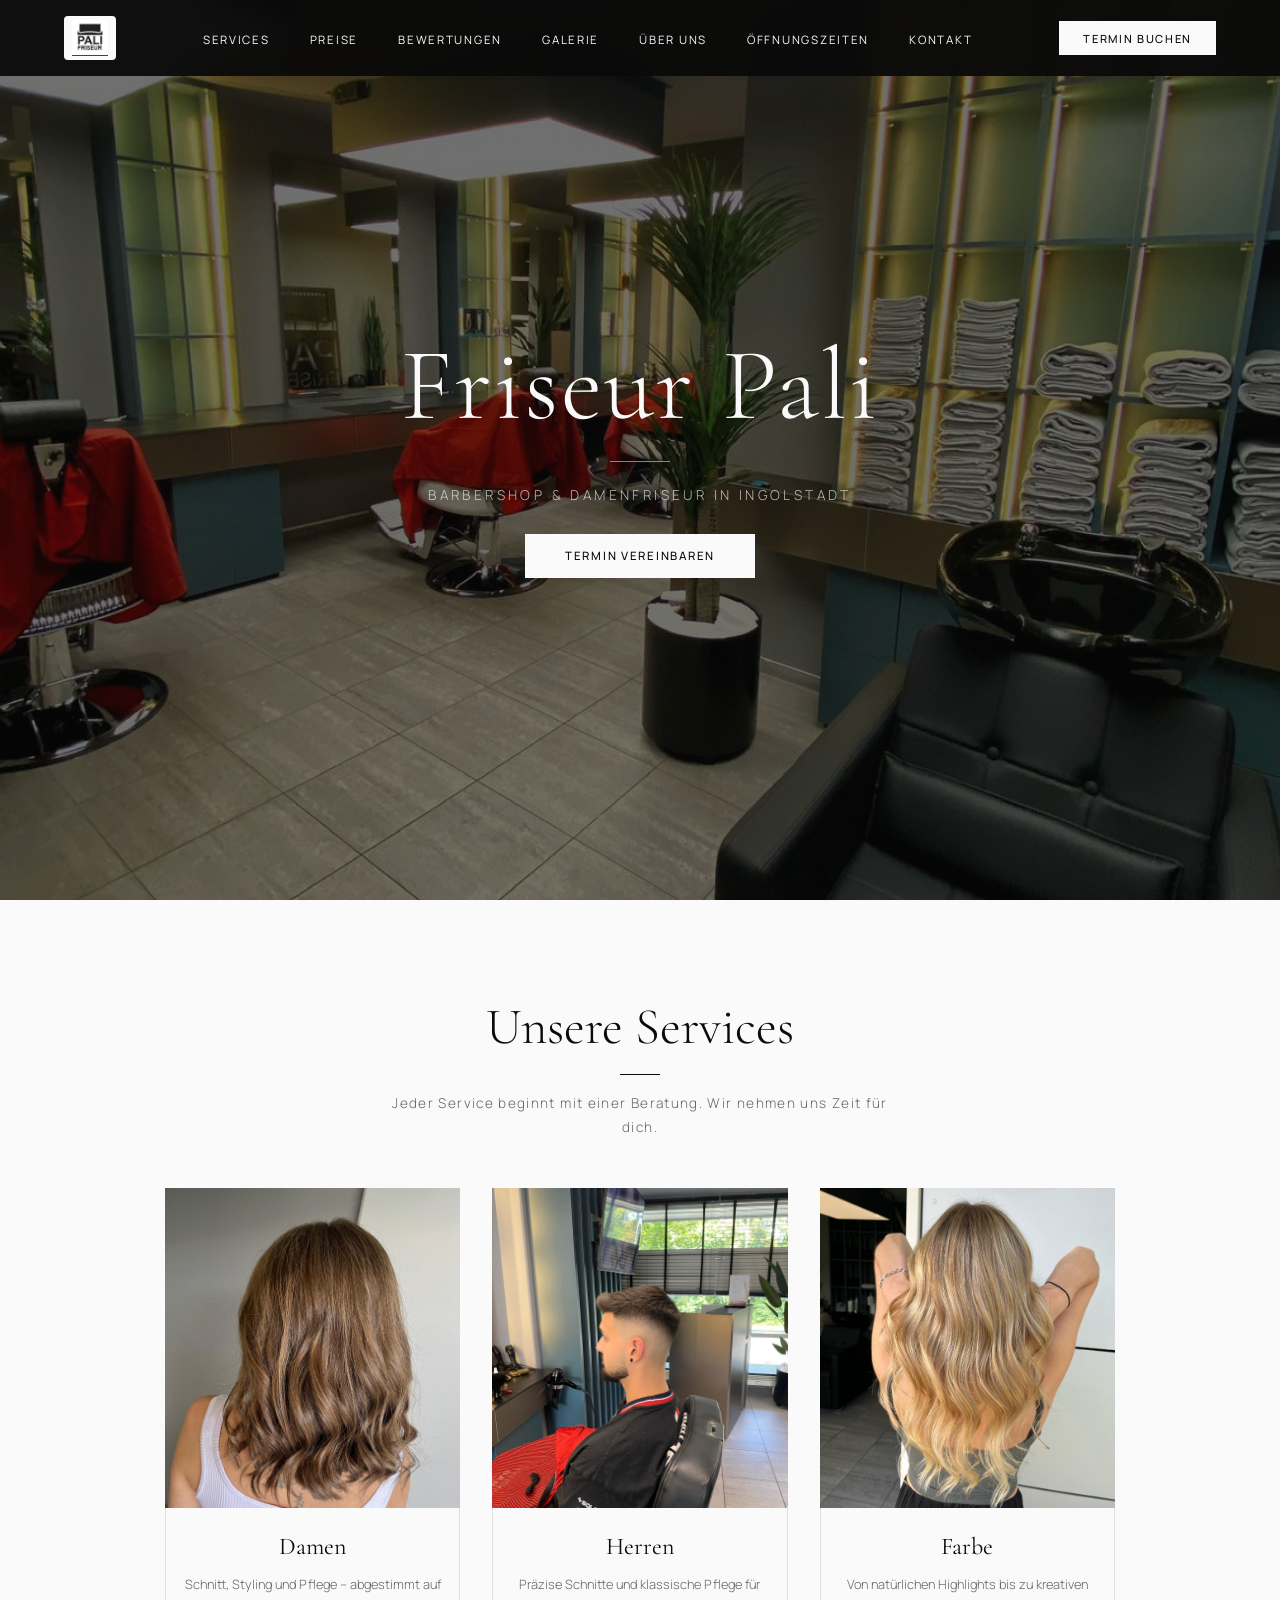
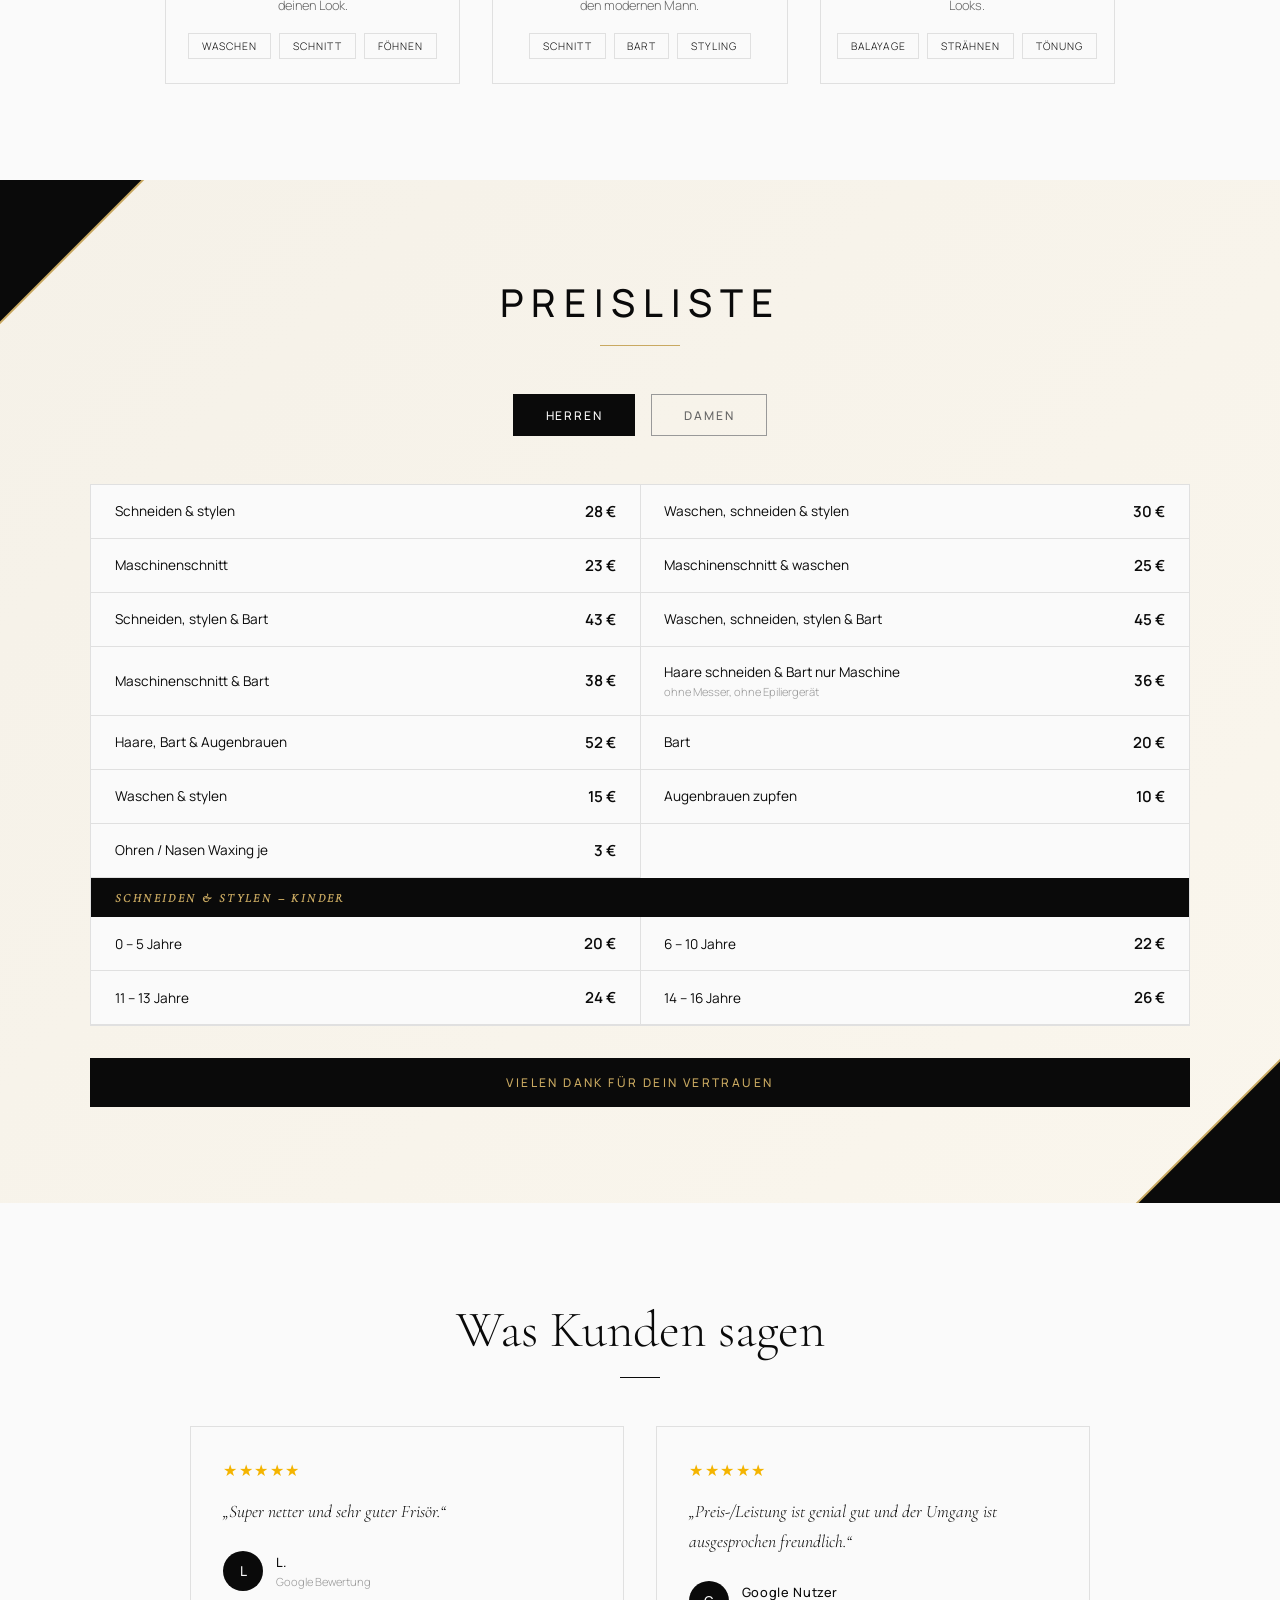
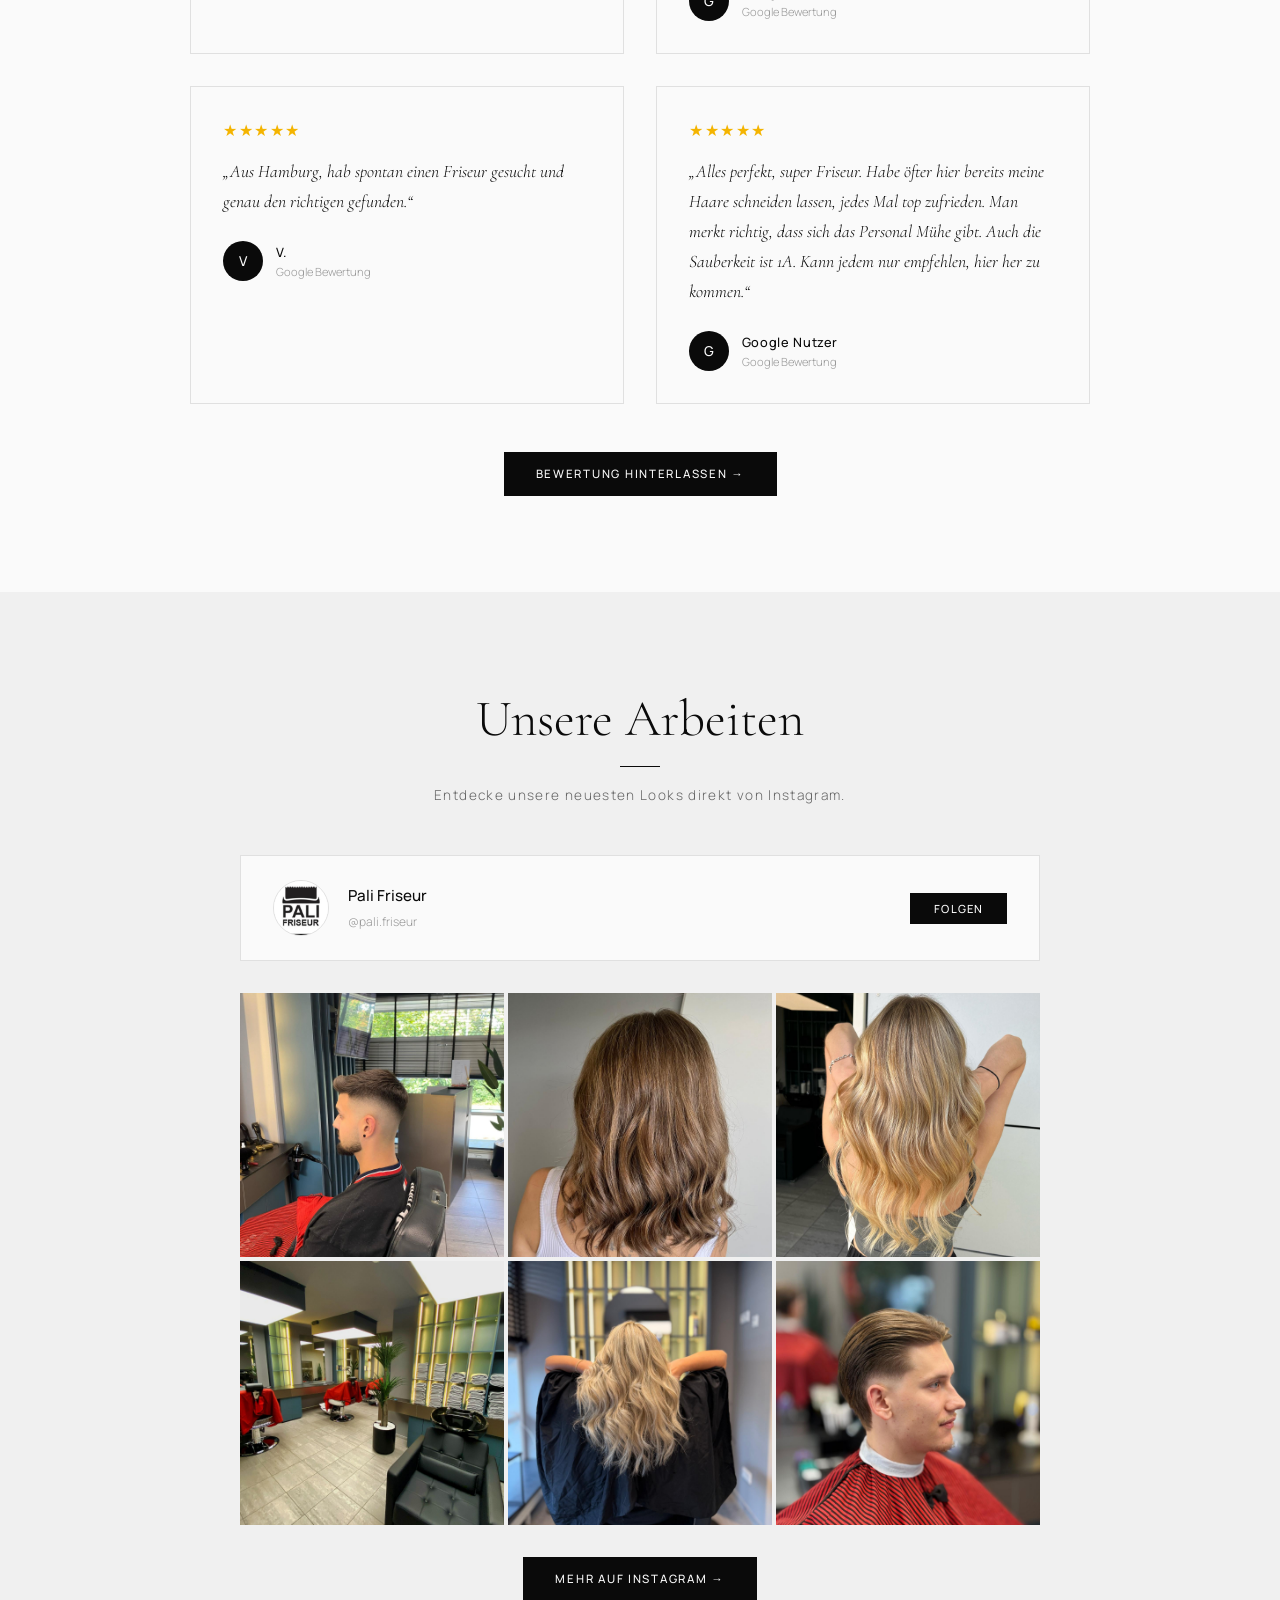
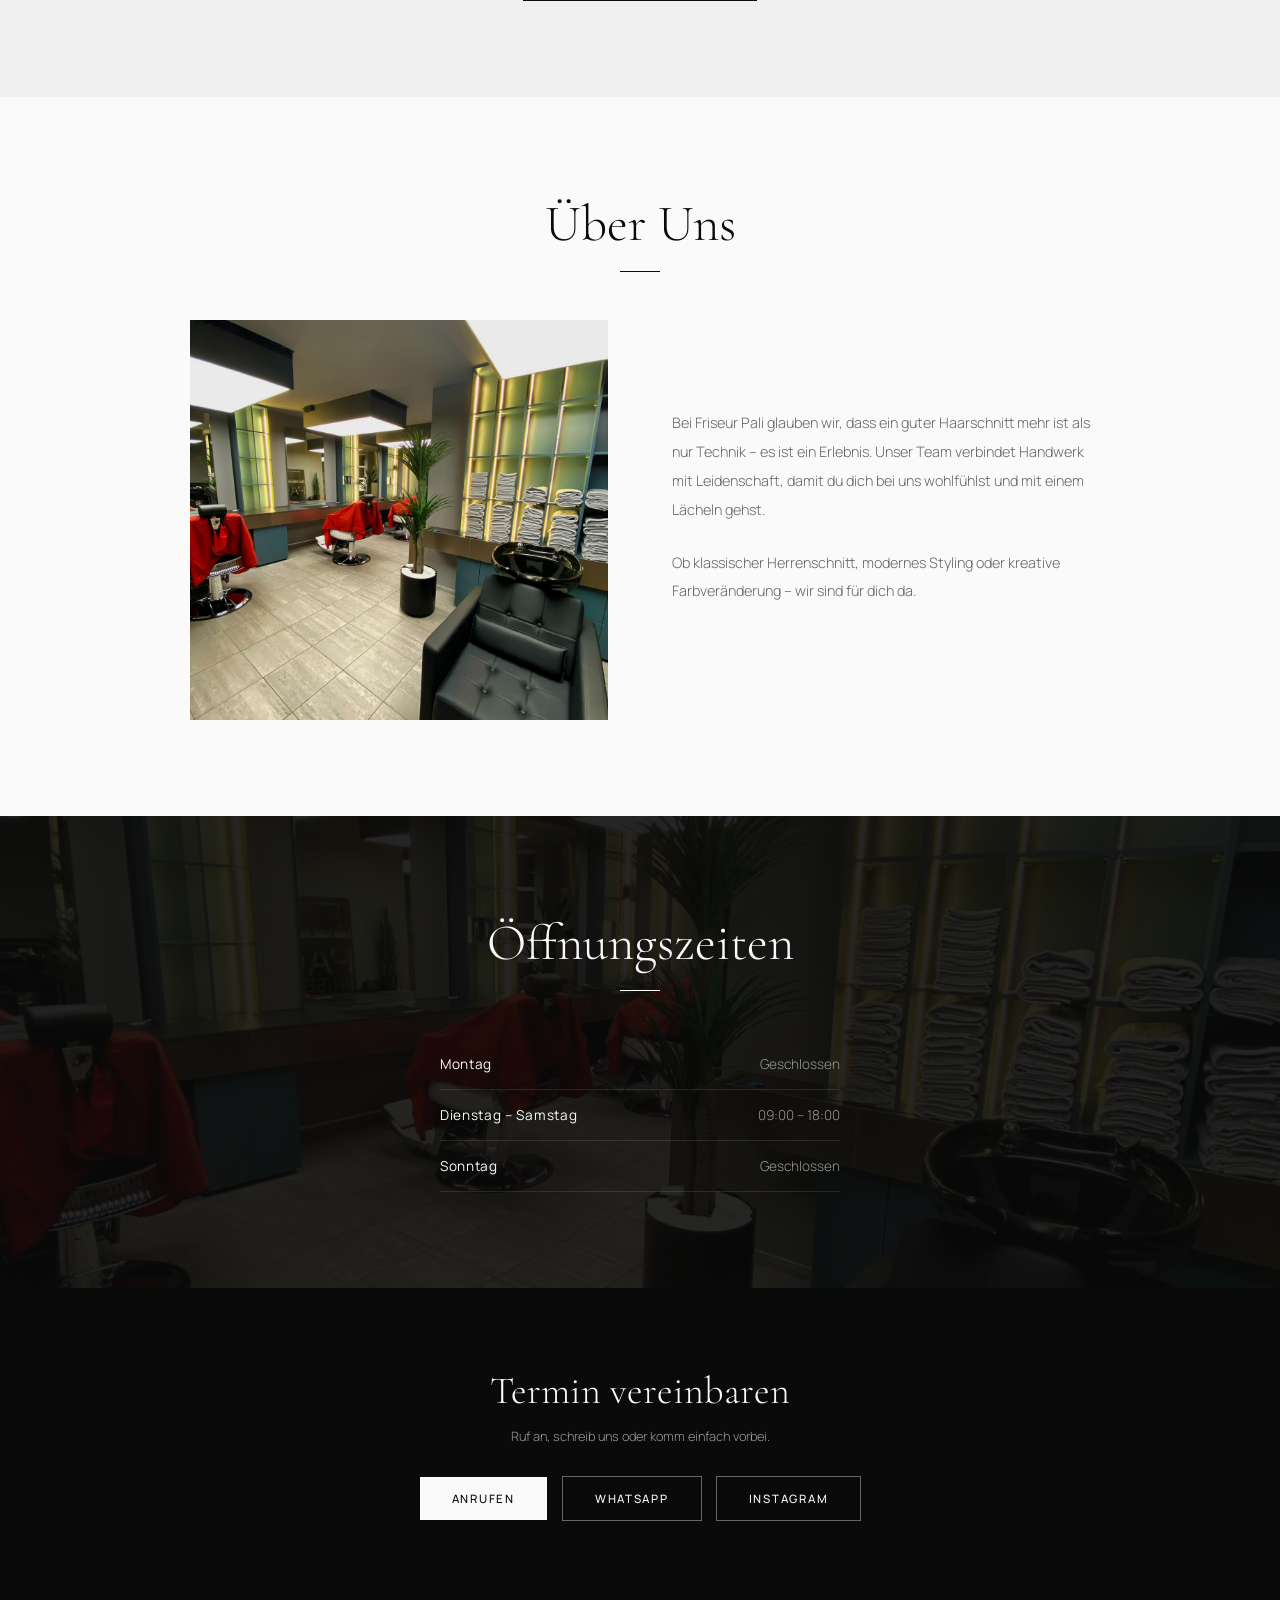
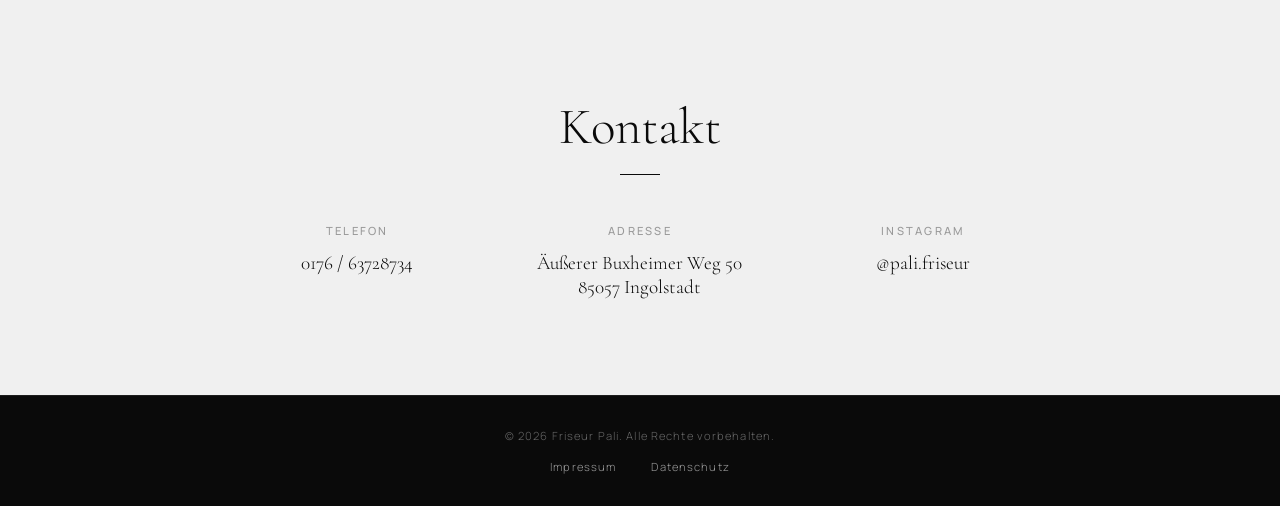
==== commit a97e6efc: "Datenschutzerklärung: Hosting auf GitHub Pages korrigiert - IONOS-Hosting und IONOS WebAnalytics ent" ====
--- a/index.html
+++ b/index.html
@@ -1387,8 +1387,8 @@
       <p style="font-size:0.82rem; line-height:1.9; color:#444; margin-bottom:1.5rem;">Sie haben jederzeit das Recht auf Auskunft, Berichtigung oder Löschung Ihrer gespeicherten personenbezogenen Daten sowie das Recht auf Einschränkung der Verarbeitung, Widerspruch und Datenübertragbarkeit. Bei Fragen wenden Sie sich an: friseur.pali@gmail.com</p>
 
       <p style="font-size:0.85rem; line-height:1.9; color:#444; margin-bottom:1rem;"><strong>2. Hosting</strong></p>
-      <p style="font-size:0.82rem; line-height:1.9; color:#444; margin-bottom:1rem;"><strong>IONOS</strong><br>Anbieter ist die IONOS SE, Elgendorfer Str. 57, 56410 Montabaur. Wenn Sie unsere Website besuchen, erfasst IONOS verschiedene Logfiles inklusive Ihrer IP-Adressen. Details entnehmen Sie der Datenschutzerklärung von IONOS: <a href="https://www.ionos.de/terms-gtc/terms-privacy" target="_blank" rel="noopener" style="color:#0a0a0a;">ionos.de/terms-gtc/terms-privacy</a></p>
-      <p style="font-size:0.82rem; line-height:1.9; color:#444; margin-bottom:1.5rem;">Die Verwendung von IONOS erfolgt auf Grundlage von Art. 6 Abs. 1 lit. f DSGVO. Wir haben einen Vertrag über Auftragsverarbeitung (AVV) mit IONOS geschlossen.</p>
+      <p style="font-size:0.82rem; line-height:1.9; color:#444; margin-bottom:1rem;"><strong>GitHub Pages</strong><br>Diese Website wird über GitHub Pages gehostet. Anbieter ist die GitHub, Inc., 88 Colin P. Kelly Jr. Street, San Francisco, CA 94107, USA. Beim Besuch dieser Website erfasst GitHub technische Zugriffsdaten (sog. Server-Logfiles), insbesondere Ihre IP-Adresse, Datum und Uhrzeit des Abrufs, die aufgerufene Seite sowie Browser und Betriebssystem. Diese Daten sind technisch erforderlich, um die Website auszuliefern und deren Sicherheit zu gewährleisten. Details entnehmen Sie der Datenschutzerklärung von GitHub: <a href="https://docs.github.com/de/site-policy/privacy-policies/github-general-privacy-statement" target="_blank" rel="noopener" style="color:#0a0a0a;">docs.github.com – GitHub General Privacy Statement</a></p>
+      <p style="font-size:0.82rem; line-height:1.9; color:#444; margin-bottom:1.5rem;">Die Nutzung von GitHub Pages erfolgt auf Grundlage von Art. 6 Abs. 1 lit. f DSGVO. Wir haben ein berechtigtes Interesse an einer zuverlässigen und sicheren Bereitstellung unserer Website. Dabei können Daten in die USA übertragen werden. GitHub ist nach dem EU-US Data Privacy Framework (DPF) zertifiziert, auf dessen Grundlage die Übermittlung erfolgt (Angemessenheitsbeschluss der EU-Kommission, Art. 45 DSGVO).</p>
 
       <p style="font-size:0.85rem; line-height:1.9; color:#444; margin-bottom:1rem;"><strong>3. Allgemeine Hinweise und Pflichtinformationen</strong></p>
       <p style="font-size:0.82rem; line-height:1.9; color:#444; margin-bottom:1rem;"><strong>Speicherdauer</strong><br>Soweit innerhalb dieser Datenschutzerklärung keine speziellere Speicherdauer genannt wurde, verbleiben Ihre personenbezogenen Daten bei uns, bis der Zweck für die Datenverarbeitung entfällt.</p>
@@ -1396,14 +1396,12 @@
       <p style="font-size:0.82rem; line-height:1.9; color:#444; margin-bottom:1.5rem;"><strong>Widerspruchsrecht</strong><br>Sie haben das Recht, aus Gründen, die sich aus Ihrer besonderen Situation ergeben, jederzeit gegen die Verarbeitung Ihrer personenbezogenen Daten Widerspruch einzulegen (Art. 21 DSGVO).</p>
 
       <p style="font-size:0.85rem; line-height:1.9; color:#444; margin-bottom:1rem;"><strong>4. Datenerfassung auf dieser Website</strong></p>
-      <p style="font-size:0.82rem; line-height:1.9; color:#444; margin-bottom:1rem;"><strong>Cookies</strong><br>Diese Website verwendet keine eigenen Cookies. Externe Dienste wie IONOS (Hosting) können technisch notwendige Cookies setzen. Sie können Ihren Browser so einstellen, dass Cookies generell abgelehnt werden.</p>
+      <p style="font-size:0.82rem; line-height:1.9; color:#444; margin-bottom:1rem;"><strong>Cookies</strong><br>Diese Website verwendet keine Cookies und setzt keine Analyse- oder Tracking-Tools ein.</p>
+      <p style="font-size:0.82rem; line-height:1.9; color:#444; margin-bottom:1rem;"><strong>Schriftarten</strong><br>Die auf dieser Website verwendeten Schriftarten sind lokal eingebunden. Beim Aufruf der Seite wird keine Verbindung zu Servern Dritter (z. B. Google) hergestellt.</p>
       <p style="font-size:0.82rem; line-height:1.9; color:#444; margin-bottom:1.5rem;"><strong>Anfrage per E-Mail oder Telefon</strong><br>Wenn Sie uns per E-Mail oder Telefon kontaktieren, wird Ihre Anfrage inklusive aller daraus hervorgehenden personenbezogenen Daten zum Zwecke der Bearbeitung bei uns gespeichert. Rechtsgrundlage: Art. 6 Abs. 1 lit. b DSGVO. Die Daten verbleiben bei uns, bis Sie uns zur Löschung auffordern oder der Zweck entfällt.</p>
 
       <p style="font-size:0.85rem; line-height:1.9; color:#444; margin-bottom:1rem;"><strong>5. Soziale Medien – Instagram</strong></p>
       <p style="font-size:0.82rem; line-height:1.9; color:#444; margin-bottom:1.5rem;">Auf dieser Website sind Links und Funktionen des Dienstes Instagram eingebunden. Anbieter: Meta Platforms Ireland Limited, Merrion Road, Dublin 4, D04 X2K5, Irland. Wenn Sie auf den Instagram-Link klicken, wird eine direkte Verbindung zwischen Ihrem Endgerät und dem Instagram-Server hergestellt. Instagram erhält dadurch Informationen über den Besuch dieser Website. Die Nutzung erfolgt auf Grundlage Ihrer Einwilligung nach Art. 6 Abs. 1 lit. a DSGVO. Weitere Infos: <a href="https://privacycenter.instagram.com/policy/" target="_blank" rel="noopener" style="color:#0a0a0a;">privacycenter.instagram.com/policy</a></p>
-
-      <p style="font-size:0.85rem; line-height:1.9; color:#444; margin-bottom:1rem;"><strong>6. Analyse-Tools</strong></p>
-      <p style="font-size:0.82rem; line-height:1.9; color:#444; margin-bottom:1.5rem;"><strong>IONOS WebAnalytics</strong><br>Diese Website nutzt die Analysedienste von IONOS WebAnalytics. Dabei werden u.a. Besucherzahlen, Besucherverhalten und technische Daten anonymisiert erfasst. Cookies werden von IONOS WebAnalytics nicht gespeichert. Rechtsgrundlage: Art. 6 Abs. 1 lit. f DSGVO. Weitere Infos: <a href="https://www.ionos.de/terms-gtc/datenschutzerklaerung/" target="_blank" rel="noopener" style="color:#0a0a0a;">ionos.de/terms-gtc/datenschutzerklaerung</a></p>
 
       <p style="font-size:0.75rem; color:#999; margin-top:1rem;">Quelle: eRecht24.de</p>
     </div>
